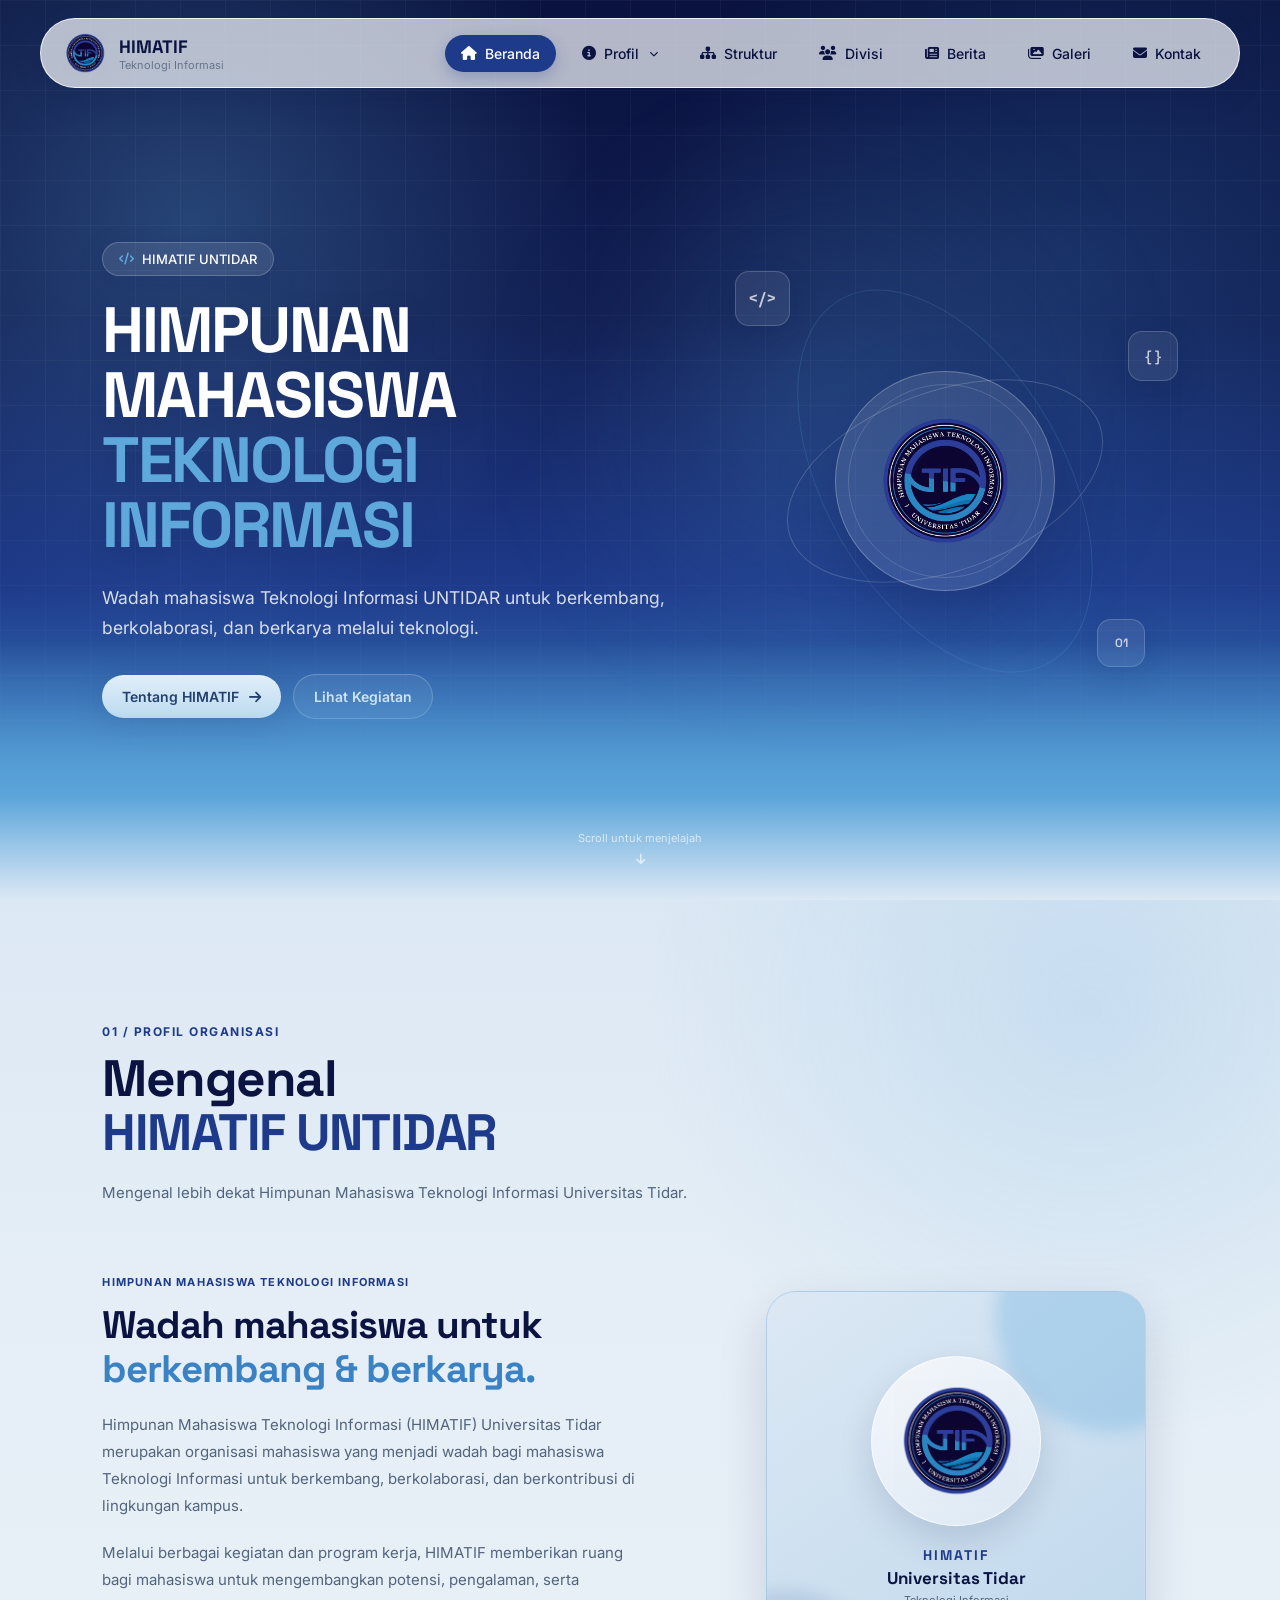
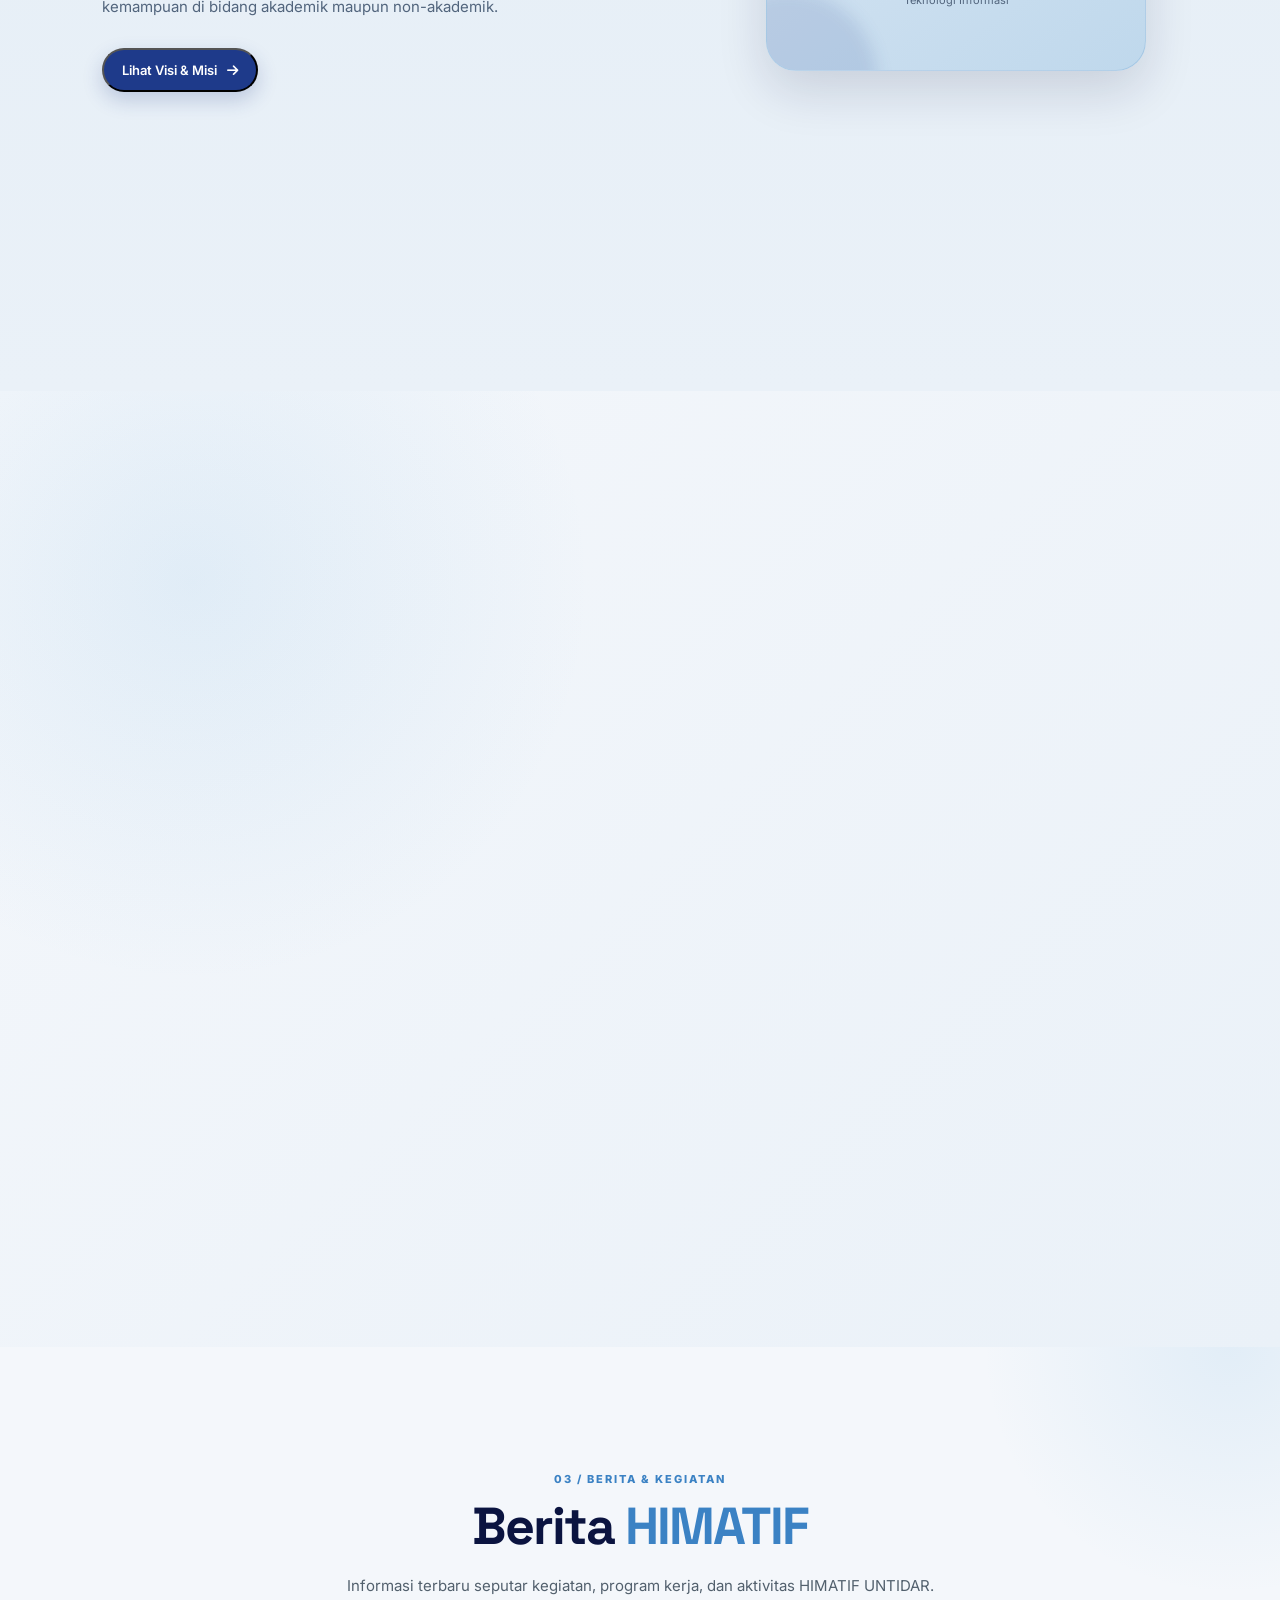
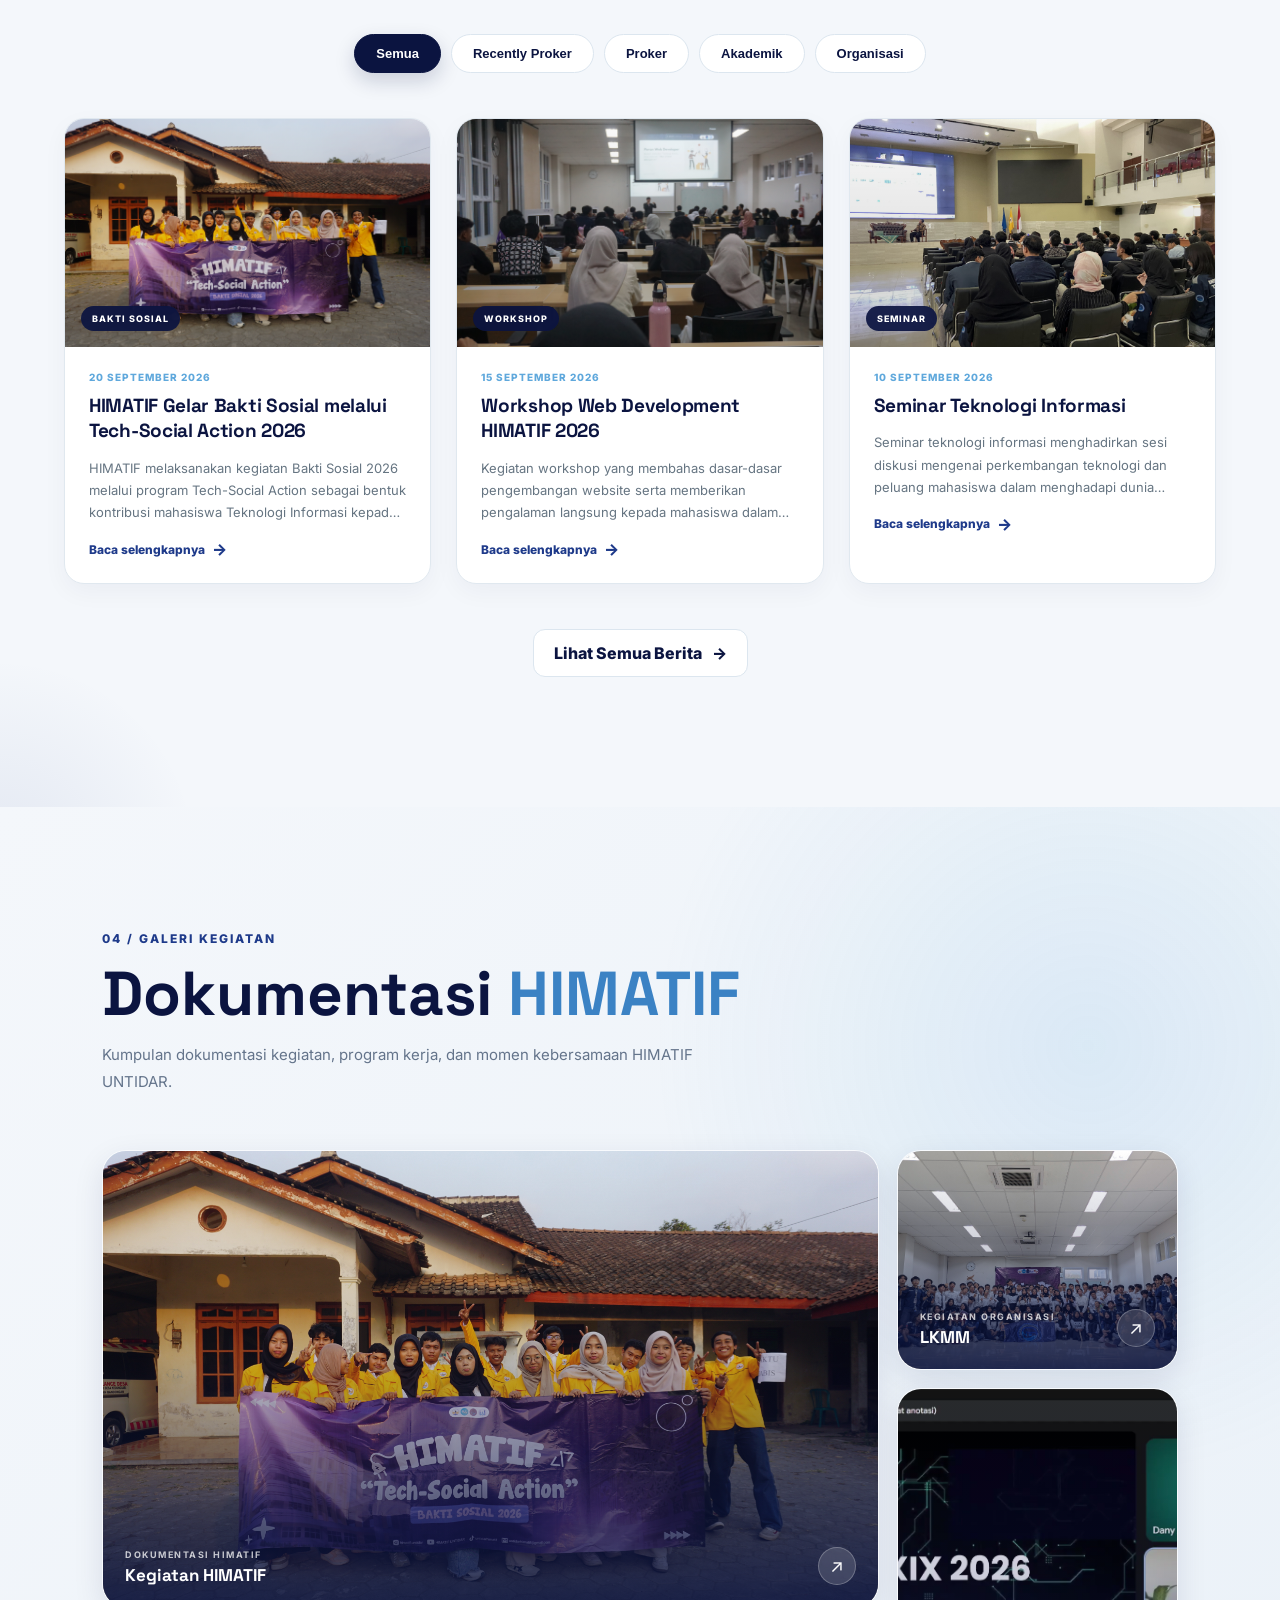
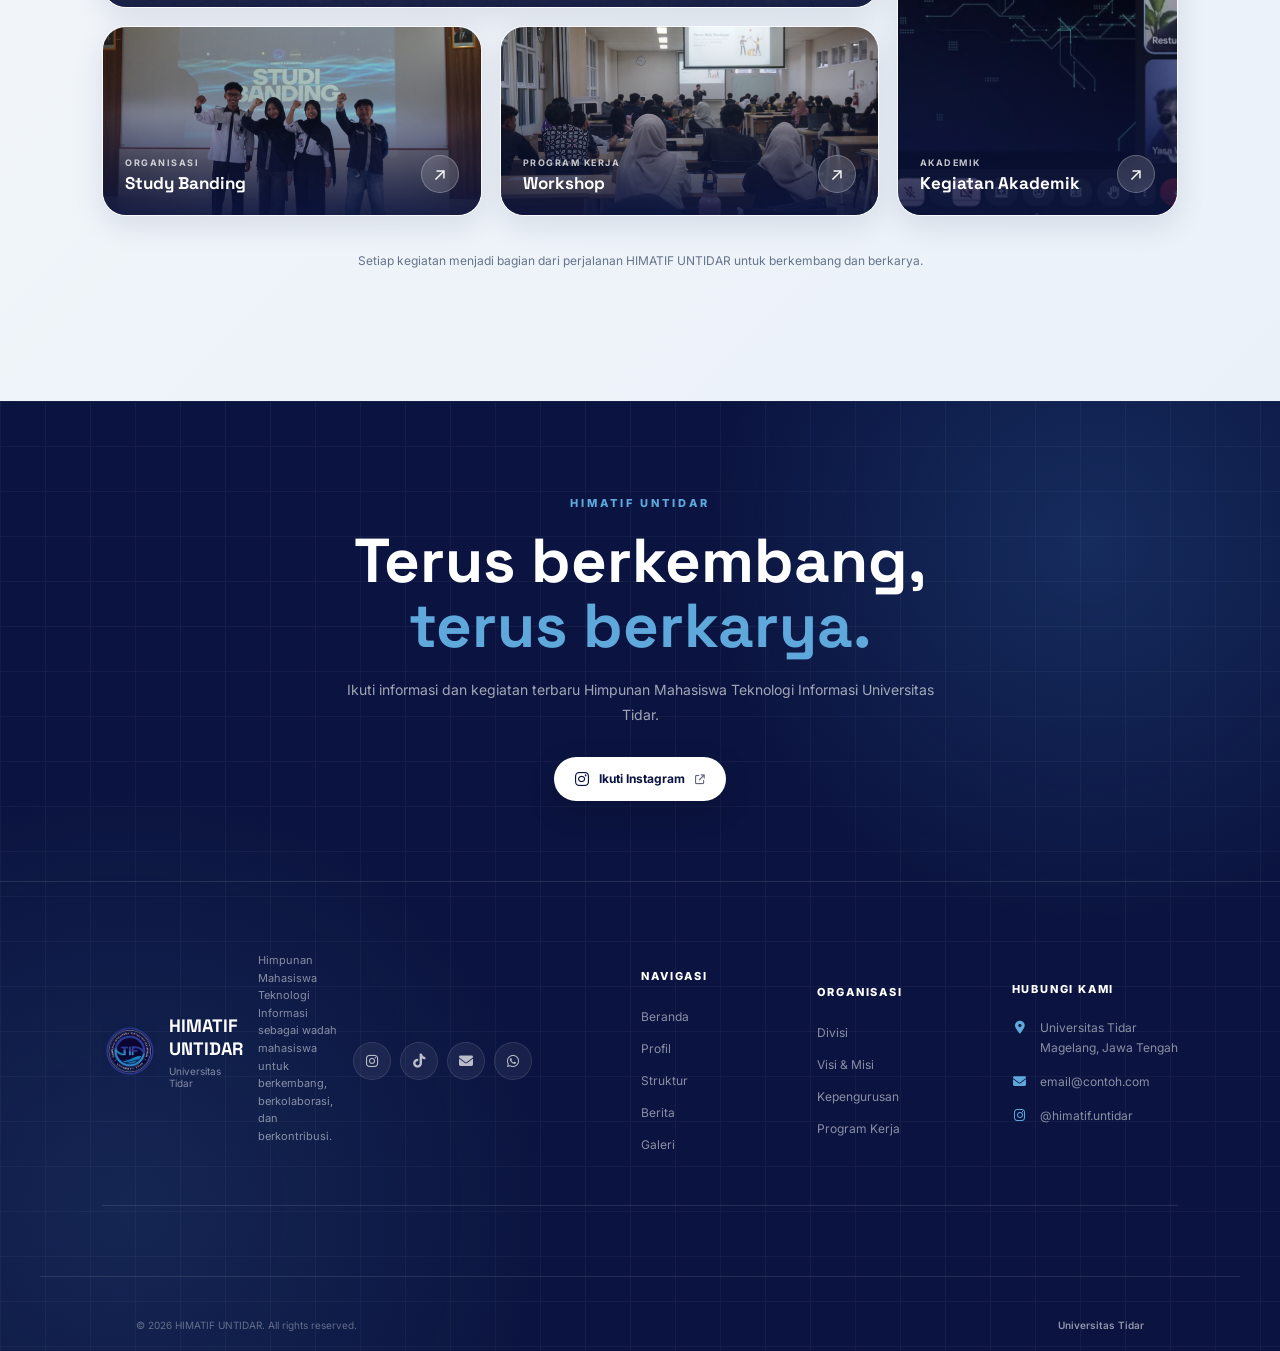
==== index.html @ c596a83c "Add files via upload" ====
<!doctype html>
<html lang="id">
  <head>
    <meta charset="UTF-8" />
    <meta name="viewport" content="width=device-width, initial-scale=1.0" />

    <title>HIMATIF UNTIDAR</title>

    <!-- Google Fonts -->
    <link rel="preconnect" href="https://fonts.googleapis.com" />
    <link rel="preconnect" href="https://fonts.gstatic.com" crossorigin />
    <link rel="shortcut icon" href="assets/14. LOGO HIMATIF.png" type="image/x-icon">

    <link
      href="https://fonts.googleapis.com/css2?family=Inter:wght@400;500;600;700&family=Space+Grotesk:wght@400;500;600;700&display=swap"
      rel="stylesheet"
    />

    <!-- Font Awesome -->
    <link
      rel="stylesheet"
      href="https://cdnjs.cloudflare.com/ajax/libs/font-awesome/6.7.0/css/all.min.css"
    />

    <!-- CSS -->
    <link rel="stylesheet" href="css/style.css" />
  </head>
  <body>
    <header>
      <nav class="dock" id="navbar">
        <!-- LOGO -->
        <a href="#beranda" class="logo">
          <img src="assets/14. LOGO HIMATIF.png" alt="Logo HMTI" />

          <div>
            <h3>HIMATIF</h3>
            <span>Teknologi Informasi</span>
          </div>
        </a>

        <!-- NAVIGATION MENU -->
        <ul class="nav-menu">
          <!-- BERANDA -->
          <li>
            <a href="#beranda" class="nav-link active">
              <i class="fa-solid fa-house"></i>
              <span>Beranda</span>
            </a>
          </li>

          <!-- PROFIL -->
          <li class="nav-dropdown">
            <a href="#profil" class="nav-link">
              <i class="fa-solid fa-circle-info"></i>
              <span>Profil</span>
              <i class="fa-solid fa-chevron-down dropdown-icon"></i>
            </a>

            <ul class="dropdown-menu">
              <li>
                <a href="#tentang">
                  <i class="fa-solid fa-building"></i>
                  <span>Tentang HIMATIF</span>
                </a>
              </li>

              <li>
                <a href="#" id="visionMissionNav">
                  <i class="fa-solid fa-bullseye"></i>
                  <span>Visi &amp; Misi</span>
                </a>
              </li>
            </ul>
          </li>

          <!-- STRUKTUR ORGANISASI -->
          <li>
            <a href="#struktur" class="nav-link">
              <i class="fa-solid fa-sitemap"></i>
              <span>Struktur</span>
            </a>
          </li>

          <!-- DIVISI -->
          <li>
            <a href="divisi.html" class="nav-link">
              <i class="fa-solid fa-users"></i>
              <span>Divisi</span>
            </a>
          </li>

          <!-- PROGRAM KERJA -->
          <li>
            <a href="#berita" class="nav-link">
              <i class="fa-solid fa-newspaper"></i>
              <span>Berita</span>
            </a>
          </li>

          <!-- DOKUMENTASI -->
          <li>
            <a href="#galeri" class="nav-link">
              <i class="fa-solid fa-images"></i>
              <span>Galeri</span>
            </a>
          </li>

          <!-- KONTAK -->
          <li>
            <a href="kontak.html" class="nav-link">
              <i class="fa-solid fa-envelope"></i>
              <span>Kontak</span>
            </a>
          </li>
        </ul>

        <!-- HAMBURGER -->
        <div class="hamburger" id="hamburger">
          <i class="fa-solid fa-bars"></i>
        </div>
      </nav>
    </header>

    <section class="hero" id="beranda">
      <!-- =========================
       HERO BACKGROUND
  ========================== -->

      <div class="hero-glow glow-left"></div>
      <div class="hero-glow glow-right"></div>

      <!-- =========================
       HERO CONTENT
  ========================== -->

      <div class="hero-content">
        <!-- Badge -->

        <div class="hero-badge">
          <i class="fa-solid fa-code"></i>
          HIMATIF UNTIDAR
        </div>

        <!-- Heading -->

        <h1>
          HIMPUNAN MAHASISWA
          <span>TEKNOLOGI INFORMASI</span>
        </h1>

        <!-- Description -->

        <p>
          Wadah mahasiswa Teknologi Informasi UNTIDAR untuk berkembang,
          berkolaborasi, dan berkarya melalui teknologi.
        </p>

        <!-- CTA -->

        <div class="hero-actions">
          <a href="#tentang" class="hero-button primary">
            Tentang HIMATIF
            <i class="fa-solid fa-arrow-right"></i>
          </a>

          <a href="#berita" class="hero-button secondary"> Lihat Kegiatan </a>
        </div>
      </div>

      <!-- =========================
       HERO VISUAL
  ========================== -->

      <div class="hero-visual">
        <!-- Decorative Elements -->

        <div class="hero-tech tech-1">&lt;/&gt;</div>

        <div class="hero-tech tech-2">{ }</div>

        <div class="hero-tech tech-3">01</div>

        <!-- Orbit -->

        <div class="hero-orbit orbit-1"></div>
        <div class="hero-orbit orbit-2"></div>

        <!-- Logo -->

        <div class="hero-logo">
          <img src="assets/14. LOGO HIMATIF.png" alt="Logo HMTI UNTIDAR" />
        </div>
      </div>

      <!-- =========================
       BOTTOM FADE
  ========================== -->

      <div class="hero-bottom"></div>

      <!-- =========================
       SCROLL INDICATOR
  ========================== -->

      <a href="#tentang" class="scroll-indicator">
        <span>Scroll untuk menjelajah</span>

        <i class="fa-solid fa-arrow-down"></i>
      </a>
    </section>
    <!-- ==========================================
     PROFIL ORGANISASI
========================================== -->

    <section class="about" id="tentang">
      <div class="about-container">
        <!-- ==========================================
         SECTION HEADER
    =========================================== -->

        <div class="section-heading reveal">
          <span class="section-number"> 01 / PROFIL ORGANISASI </span>

          <h2>
            Mengenal
            <span>HIMATIF UNTIDAR</span>
          </h2>

          <p>
            Mengenal lebih dekat Himpunan Mahasiswa Teknologi Informasi
            Universitas Tidar.
          </p>
        </div>

        <!-- ==========================================
              ABOUT CONTENT
    =========================================== -->

        <div class="about-content">
          <!-- TEXT -->
          <div class="about-text reveal-left">
            <span class="about-label">
              HIMPUNAN MAHASISWA TEKNOLOGI INFORMASI
            </span>

            <h3>
              Wadah mahasiswa untuk
              <span>berkembang & berkarya.</span>
            </h3>

            <p>
              Himpunan Mahasiswa Teknologi Informasi (HIMATIF) Universitas Tidar
              merupakan organisasi mahasiswa yang menjadi wadah bagi mahasiswa
              Teknologi Informasi untuk berkembang, berkolaborasi, dan
              berkontribusi di lingkungan kampus.
            </p>

            <p>
              Melalui berbagai kegiatan dan program kerja, HIMATIF memberikan ruang
              bagi mahasiswa untuk mengembangkan potensi, pengalaman, serta
              kemampuan di bidang akademik maupun non-akademik.
            </p>

            <button type="button" class="about-button" id="visionMissionButton">
              Lihat Visi & Misi
              <i class="fa-solid fa-arrow-right"></i>
            </button>
          </div>

          <!-- ==========================================
                  VISI & MISI MODAL
            ========================================== -->

          <div class="vision-modal" id="visionModal">
            <div class="vision-modal-overlay"></div>

            <div class="vision-modal-content">
              <button
                type="button"
                class="vision-modal-close"
                id="visionModalClose"
                aria-label="Tutup Visi dan Misi"
              >
                <i class="fa-solid fa-xmark"></i>
              </button>

              <div class="vision-modal-header">
                <span>HIMATIF UNTIDAR</span>

                <h2>Visi &amp; Misi</h2>

                <p>
                  Visi dan misi Himpunan Mahasiswa Teknologi Informasi
                  Universitas Tidar.
                </p>
              </div>

              <div class="vision-modal-images">
                <div class="vision-image">
                  <span>MISI</span>

                  <img
                    src="assets/13. MISI HIMATIF.png"
                    alt="Misi HMTI UNTIDAR"
                  />
                </div>

                <div class="vision-image">
                  <span>VISI</span>

                  <img
                    src="assets/12. VISI HIMATIF.png"
                    alt="Visi HMTI UNTIDAR"
                  />
                </div>
              </div>
            </div>
          </div>

          <!-- VISUAL -->
          <div class="about-visual reveal-right">
            <div class="about-card">
              <!-- Decorative circle -->
              <div class="about-decoration decoration-one"></div>
              <div class="about-decoration decoration-two"></div>

              <!-- Logo -->
              <div class="about-logo">
                <img
                  src="assets/14. LOGO HIMATIF.png"
                  alt="Logo HMTI UNTIDAR"
                />
              </div>

              <!-- Identity -->
              <div class="about-card-text">
                <span>HIMATIF</span>

                <strong> Universitas Tidar </strong>

                <small> Teknologi Informasi </small>
              </div>
            </div>
          </div>
        </div>

        <!-- ==========================================
         HIGHLIGHTS
    =========================================== -->

        <div class="about-highlights reveal">
          <!-- ITEM 1 -->
          <div class="highlight-item">
            <div class="highlight-icon">
              <i class="fa-solid fa-users"></i>
            </div>

            <div class="highlight-text">
              <strong>Mahasiswa</strong>

              <span> Wadah mahasiswa TI </span>
            </div>
          </div>

          <!-- ITEM 2 -->
          <div class="highlight-item">
            <div class="highlight-icon">
              <i class="fa-solid fa-code"></i>
            </div>

            <div class="highlight-text">
              <strong>Teknologi</strong>

              <span> Berorientasi pada TI </span>
            </div>
          </div>

          <!-- ITEM 3 -->
          <div class="highlight-item">
            <div class="highlight-icon">
              <i class="fa-solid fa-handshake"></i>
            </div>

            <div class="highlight-text">
              <strong>Kolaborasi</strong>

              <span> Berkembang bersama </span>
            </div>
          </div>
        </div>
      </div>
    </section>

    <!-- ==========================================
     STRUKTUR ORGANISASI
========================================== -->

    <section class="structure" id="struktur">
      <div class="structure-container">
        <!-- SECTION HEADING -->
        <div class="section-heading reveal">
          <span class="section-number">02 / STRUKTUR ORGANISASI</span>

          <h2>
            Struktur
            <span>Kepengurusan</span>
          </h2>

          <p>
            Mengenal jajaran pengurus HIMATIF UNTIDAR dalam menjalankan organisasi
            dan berbagai kegiatan.
          </p>
        </div>

        <!-- STRUCTURE GRID -->
        <!-- STRUCTURE CARDS -->
<div class="structure-grid">

  <!-- ========================= KETUA ========================= -->
  <article class="structure-card reveal">
    <div class="structure-card-inner">

      <!-- FRONT -->
      <div class="structure-card-front">
        <div class="structure-image">
          <img src="assets/1. Ketua.png" alt="Ketua HMTI UNTIDAR">
          <div class="structure-number">01</div>
          
        </div>

        
      </div>

      <!-- BACK -->
      <div class="structure-card-back">
        <span class="structure-position">KETUA</span>
        <h3>Nama Ketua</h3>

        <div class="biodata">
          <div class="biodata-item">
            <span>Nama Lengkap</span>
            <strong>Nama Ketua</strong>
          </div>

          <div class="biodata-item">
            <span>NIM</span>
            <strong>XXXXXXXX</strong>
          </div>

          <div class="biodata-item">
            <span>Program Studi</span>
            <strong>Teknologi Informasi</strong>
          </div>

          <div class="biodata-item">
            <span>Angkatan</span>
            <strong>2024</strong>
          </div>
        </div>
      </div>

    </div>
  </article>


  <!-- ====================== WAKIL KETUA ====================== -->
  <article class="structure-card reveal">
    <div class="structure-card-inner">

      <!-- FRONT -->
      <div class="structure-card-front">
        <div class="structure-image">
          <img src="assets/2. Wakil Ketua.png" alt="Wakil Ketua HMTI UNTIDAR">
          <div class="structure-number">02</div>
        </div>

       
      </div>

      <!-- BACK -->
      <div class="structure-card-back">
        <span class="structure-position">WAKIL KETUA</span>
        <h3>Nama Wakil Ketua</h3>

        <div class="biodata">
          <div class="biodata-item">
            <span>Nama Lengkap</span>
            <strong>Nama Wakil Ketua</strong>
          </div>

          <div class="biodata-item">
            <span>NIM</span>
            <strong>XXXXXXXX</strong>
          </div>

          <div class="biodata-item">
            <span>Program Studi</span>
            <strong>Teknologi Informasi</strong>
          </div>

          <div class="biodata-item">
            <span>Angkatan</span>
            <strong>2024</strong>
          </div>
        </div>
      </div>

    </div>
  </article>


  <!-- ======================= SEKRETARIS ======================= -->
  <article class="structure-card reveal">
    <div class="structure-card-inner">

      <!-- FRONT -->
      <div class="structure-card-front">
        <div class="structure-image">
          <img src="assets/4. Sekertaris.png" alt="Sekretaris HMTI UNTIDAR">
          <div class="structure-number">03</div>
        </div>

      </div>

      <!-- BACK -->
      <div class="structure-card-back">
        <span class="structure-position">SEKRETARIS</span>

        <div class="biodata">
          <div class="biodata-person">
            <span class="person-number">01</span>
            <strong>Nama Sekretaris 1</strong>
            <small>NIM : XXXXXXXX</small>
          </div>

          <div class="biodata-person">
            <span class="person-number">02</span>
            <strong>Nama Sekretaris 2</strong>
            <small>NIM : XXXXXXXX</small>
          </div>
        </div>
      </div>

    </div>
  </article>


  <!-- ======================== BENDAHARA ======================= -->
  <article class="structure-card reveal">
    <div class="structure-card-inner">

      <!-- FRONT -->
      <div class="structure-card-front">
        <div class="structure-image">
          <img src="assets/3. Bendahara.png" alt="Bendahara HMTI UNTIDAR">
          <div class="structure-number">04</div>
        </div>
      </div>

      <!-- BACK -->
      <div class="structure-card-back">
        <span class="structure-position">BENDAHARA</span>

        <div class="biodata">
          <div class="biodata-person">
            <span class="person-number">01</span>
            <strong>Nama Bendahara 1</strong>
            <small>NIM : XXXXXXXX</small>
          </div>

          <div class="biodata-person">
            <span class="person-number">02</span>
            <strong>Nama Bendahara 2</strong>
            <small>NIM : XXXXXXXX</small>
          </div>
        </div>
      </div>

    </div>
  </article>

</div>
    </section>


    <!-- =====================================================
     SECTION BERITA
===================================================== -->

<section class="news-section" id="berita">

    <div class="news-container">

        <!-- HEADER -->
        <div class="news-header">

            <span class="news-label">
                03 / BERITA & KEGIATAN
            </span>

            <h2>
                Berita <span>HIMATIF</span>
            </h2>

            <p>
                Informasi terbaru seputar kegiatan, program kerja,
                dan aktivitas HIMATIF UNTIDAR.
            </p>

        </div>


        <!-- FILTER -->
        <div class="news-filter" role="tablist">

            <button
                class="filter-btn active"
                data-filter="all"
                type="button"
            >
                Semua
            </button>

            <button
                class="filter-btn"
                data-filter="recent"
                type="button"
            >
                Recently Proker
            </button>

            <button
                class="filter-btn"
                data-filter="proker"
                type="button"
            >
                Proker
            </button>

            <button
                class="filter-btn"
                data-filter="akademik"
                type="button"
            >
                Akademik
            </button>

            <button
                class="filter-btn"
                data-filter="organisasi"
                type="button"
            >
                Organisasi
            </button>

        </div>


        <!-- NEWS GRID -->
        <div class="news-grid" id="newsGrid">


            <!-- ================= NEWS 1 ================= -->

            <article
                class="news-card"
                data-category="recent proker"
            >

                <div class="news-image">

                    <img
                        src="assets/Bakti Sosial.JPG"
                        alt="Bakti Sosial HMTI Tech-Social Action 2026"
                    >

                    <span class="news-category">
                        BAKTI SOSIAL
                    </span>

                </div>


                <div class="news-content">

                    <div class="news-date">
                        20 SEPTEMBER 2026
                    </div>

                    <h3>
                        HIMATIF Gelar Bakti Sosial
                        melalui Tech-Social Action 2026
                    </h3>

                    <p class="news-short">
                        HIMATIF melaksanakan kegiatan Bakti Sosial 2026
                        melalui program Tech-Social Action sebagai bentuk
                        kontribusi mahasiswa Teknologi Informasi kepada
                        masyarakat serta meningkatkan kepedulian sosial
                        mahasiswa.
                    </p>

                      <p class="news-full news-description">
                          HIMATIF melaksanakan kegiatan Bakti Sosial 2026
                          melalui program Tech-Social Action sebagai bentuk
                          kontribusi mahasiswa Teknologi Informasi kepada
                          masyarakat.

                          Kegiatan ini menjadi salah satu bentuk kepedulian
                          mahasiswa terhadap lingkungan sosial sekaligus
                          menjadi wadah bagi anggota HIMATIF untuk berkolaborasi
                          dan memberikan kontribusi nyata kepada masyarakat.

                          Melalui kegiatan ini, mahasiswa tidak hanya
                          mengembangkan kemampuan dalam berorganisasi,
                          tetapi juga belajar mengenai pentingnya kepedulian,
                          kerja sama, dan kontribusi sosial.
                      </p>

                      <button
                          class="news-read-more"
                          type="button"
                      >
                          Baca selengkapnya
                          <span>→</span>
                      </button>

                </div>

            </article>


            <!-- ================= NEWS 2 ================= -->

            <article
                class="news-card"
                data-category="recent proker proker"
            >

                <div class="news-image">

                    <img
                        src="assets/Workshop.JPG"
                        alt="Workshop HMTI"
                    >

                    <span class="news-category">
                        WORKSHOP
                    </span>

                </div>


                <div class="news-content">

                    <div class="news-date">
                        15 SEPTEMBER 2026
                    </div>

                    <h3>
                        Workshop Web Development
                        HIMATIF 2026
                    </h3>

                    <p class="news-short">
                        Kegiatan workshop yang membahas dasar-dasar
                        pengembangan website serta memberikan pengalaman
                        langsung kepada mahasiswa dalam membangun sebuah
                        website.
                    </p>

                      <p class="news-full news-description">
                          Lorem ipsum, dolor sit amet consectetur adipisicing elit.
                           Laboriosam veritatis laborum tenetur necessitatibus, natus suscipit tempore 
                           exercitationem ratione nostrum obcaecati rem perferendis explicabo non cumque hic 
                           tempora molestiae recusandae officia.
                          Molestiae doloribus consectetur suscipit adipisci, doloremque earum commodi libero 
                          blanditiis cum reiciendis voluptas eos ea repellendus architecto, reprehenderit quaerat 
                          temporibus exercitationem animi. Necessitatibus nulla maiores deserunt explicabo rem ullam 
                          temporibus.
                      </p>

                   <button
                          class="news-read-more"
                          type="button"
                      >
                          Baca selengkapnya
                          <span>→</span>
                      </button>

                </div>

            </article>


            <!-- ================= NEWS 3 ================= -->

            <article
                class="news-card"
                data-category="proker"
            >

                <div class="news-image">

                    <img
                        src="assets/Kuliah.jpg"
                        alt="Seminar Teknologi HMTI"
                    >

                    <span class="news-category">
                        SEMINAR
                    </span>

                </div>


                <div class="news-content">

                    <div class="news-date">
                        10 SEPTEMBER 2026
                    </div>

                    <h3>
                        Seminar Teknologi Informasi
                    </h3>

                    <p class="news-short">
                        Seminar teknologi informasi menghadirkan sesi
                        diskusi mengenai perkembangan teknologi dan
                        peluang mahasiswa dalam menghadapi dunia industri.
                    </p>

                   <p class="news-full news-description">
                          Lorem ipsum, dolor sit amet consectetur adipisicing elit.
                           Laboriosam veritatis laborum tenetur necessitatibus, natus suscipit tempore 
                           exercitationem ratione nostrum obcaecati rem perferendis explicabo non cumque hic 
                           tempora molestiae recusandae officia.
                          Molestiae doloribus consectetur suscipit adipisci, doloremque earum commodi libero 
                          blanditiis cum reiciendis voluptas eos ea repellendus architecto, reprehenderit quaerat 
                          temporibus exercitationem animi. Necessitatibus nulla maiores deserunt explicabo rem ullam 
                          temporibus.
                      </p>

                   <button
                          class="news-read-more"
                          type="button"
                      >
                          Baca selengkapnya
                          <span>→</span>
                      </button>

                </div>

            </article>


            <!-- ================= NEWS 4 ================= -->

            <article
                class="news-card"
                data-category="akademik"
            >

                <div class="news-image">

                    <img
                        src="assets/Sosialisasi Gemastik.png"
                        alt="Kegiatan akademik HMTI"
                    >

                    <span class="news-category">
                        AKADEMIK
                    </span>

                </div>


                <div class="news-content">

                    <div class="news-date">
                        05 SEPTEMBER 2026
                    </div>

                    <h3>
                        Sosialisasi GemastikI
                    </h3>

                    <p class="news-short">
                        Sharing session menjadi ruang bagi mahasiswa
                        untuk bertukar pengalaman mengenai perkuliahan,
                        pembelajaran, dan pengembangan kemampuan di bidang
                        Teknologi Informasi.
                    </p>

                    <p class="news-full news-description">
                          Lorem ipsum, dolor sit amet consectetur adipisicing elit.
                           Laboriosam veritatis laborum tenetur necessitatibus, natus suscipit tempore 
                           exercitationem ratione nostrum obcaecati rem perferendis explicabo non cumque hic 
                           tempora molestiae recusandae officia.
                          Molestiae doloribus consectetur suscipit adipisci, doloremque earum commodi libero 
                          blanditiis cum reiciendis voluptas eos ea repellendus architecto, reprehenderit quaerat 
                          temporibus exercitationem animi. Necessitatibus nulla maiores deserunt explicabo rem ullam 
                          temporibus.
                      </p>

                   <button
                          class="news-read-more"
                          type="button"
                      >
                          Baca selengkapnya
                          <span>→</span>
                      </button>

                </div>

            </article>


            <!-- ================= NEWS 5 ================= -->

            <article
                class="news-card"
                data-category="organisasi"
            >

                <div class="news-image">

                    <img
                        src="assets/Studi Banding.JPG"
                        alt="Kegiatan organisasi HMTI"
                    >

                    <span class="news-category">
                        ORGANISASI
                    </span>

                </div>


                <div class="news-content">

                    <div class="news-date">
                        28 AGUSTUS 2026
                    </div>

                    <h3>
                        Study Banding
                    </h3>

                    <p class="news-short">
                        Kegiatan organisasi menjadi salah satu sarana
                        untuk mempererat hubungan antaranggota serta
                        membangun lingkungan organisasi yang kolaboratif.
                    </p>

                    <p class="news-full news-description">
                          Lorem ipsum, dolor sit amet consectetur adipisicing elit.
                           Laboriosam veritatis laborum tenetur necessitatibus, natus suscipit tempore 
                           exercitationem ratione nostrum obcaecati rem perferendis explicabo non cumque hic 
                           tempora molestiae recusandae officia.
                          Molestiae doloribus consectetur suscipit adipisci, doloremque earum commodi libero 
                          blanditiis cum reiciendis voluptas eos ea repellendus architecto, reprehenderit quaerat 
                          temporibus exercitationem animi. Necessitatibus nulla maiores deserunt explicabo rem ullam 
                          temporibus.
                      </p>

                   <button
                          class="news-read-more"
                          type="button"
                      >
                          Baca selengkapnya
                          <span>→</span>
                      </button>

                </div>

            </article>


            <!-- ================= NEWS 6 ================= -->

            <article
                class="news-card"
                data-category="proker"
            >

                <div class="news-image">

                    <img
                        src="assets/LKMM.jpg"
                        alt="Event HMTI"
                    >

                    <span class="news-category">
                        EVENT
                    </span>

                </div>


                <div class="news-content">

                    <div class="news-date">
                        20 AGUSTUS 2026
                    </div>

                    <h3>
                        HIMATIF Mengadakan Event
                        Teknologi dan Kreativitas
                    </h3>

                    <p class="news-short">
                        Event HIMATIF menjadi wadah bagi mahasiswa untuk
                        menunjukkan kreativitas, bekerja sama, dan
                        mengembangkan kemampuan melalui kegiatan berbasis
                        teknologi.
                    </p>

                     <p class="news-full news-description">
                          Lorem ipsum, dolor sit amet consectetur adipisicing elit.
                           Laboriosam veritatis laborum tenetur necessitatibus, natus suscipit tempore 
                           exercitationem ratione nostrum obcaecati rem perferendis explicabo non cumque hic 
                           tempora molestiae recusandae officia.
                          Molestiae doloribus consectetur suscipit adipisci, doloremque earum commodi libero 
                          blanditiis cum reiciendis voluptas eos ea repellendus architecto, reprehenderit quaerat 
                          temporibus exercitationem animi. Necessitatibus nulla maiores deserunt explicabo rem ullam 
                          temporibus.
                      </p>

                   <button
                          class="news-read-more"
                          type="button"
                      >
                          Baca selengkapnya
                          <span>→</span>
                      </button>

                </div>

            </article>

        </div>


        <!-- EMPTY STATE -->

        <div
            class="news-empty"
            id="newsEmpty"
        >
            <span>×</span>

            <h3>
                Belum ada berita
            </h3>

            <p>
                Belum terdapat berita pada kategori ini.
            </p>
        </div>


        <!-- LOAD MORE / ALL NEWS -->

        <div class="news-more">

            <button
                type="button"
                class="news-more-btn"
                id="newsMoreBtn"
            >
                <span class="news-more-text">
                    Lihat Semua Berita
                </span>

                <span class="news-more-icon">
                    →
                </span>
            </button>

        </div>

    </div>

</section>
<!-- =====================================================
     SECTION GALERI
===================================================== -->

<section class="gallery-section" id="galeri">

    <div class="gallery-container">

        <!-- =================================================
             HEADER
        ================================================= -->

        <div class="gallery-header reveal">

            <span class="gallery-label">
                04 / GALERI KEGIATAN
            </span>

            <h2>
                Dokumentasi <span>HIMATIF</span>
            </h2>

            <p>
                Kumpulan dokumentasi kegiatan, program kerja,
                dan momen kebersamaan HIMATIF UNTIDAR.
            </p>

        </div>


        <!-- =================================================
             GALLERY GRID
        ================================================= -->

        <div class="gallery-grid">


            <!-- =================================================
                 GALLERY 01 — FEATURED
            ================================================= -->

            <article
                class="gallery-item gallery-item-1"
                data-title="Kegiatan HMTI"
                data-category="DOKUMENTASI HMTI"
            >

                <div class="gallery-slideshow">

                    <img
                        src="assets/Bakti Sosial.JPG"
                        alt="Bakti Sosial HMTI"
                        class="gallery-slide active"
                    >

                    <img
                        src="assets/LKMM.jpg"
                        alt="LKMM HMTI"
                        class="gallery-slide"
                    >

                    <img
                        src="assets/Workshop.JPG"
                        alt="Workshop HMTI"
                        class="gallery-slide"
                    >

                </div>

                <div class="gallery-overlay">

                    <div class="gallery-info">

                        <span>DOKUMENTASI HIMATIF</span>

                        <h3>
                            Kegiatan HIMATIF
                        </h3>

                    </div>

                    <span class="gallery-arrow">
                        ↗
                    </span>

                </div>

            </article>


            <!-- =================================================
                 GALLERY 02
            ================================================= -->

            <article
                class="gallery-item gallery-item-2"
                data-title="LKMM"
                data-category="KEGIATAN ORGANISASI"
            >

                <div class="gallery-slideshow">

                    <img
                        src="assets/LKMM.jpg"
                        alt="LKMM HMTI"
                        class="gallery-slide active"
                    >

                    <img
                        src="assets/Bakti Sosial.JPG"
                        alt="Bakti Sosial HMTI"
                        class="gallery-slide"
                    >

                    <img
                        src="assets/Sosialisasi Gemastik.png"
                        alt="Sosialisasi Gemastik HMTI"
                        class="gallery-slide"
                    >

                </div>

                <div class="gallery-overlay">

                    <div class="gallery-info">

                        <span>KEGIATAN ORGANISASI</span>

                        <h3>
                            LKMM
                        </h3>

                    </div>

                    <span class="gallery-arrow">
                        ↗
                    </span>

                </div>

            </article>


            <!-- =================================================
                 GALLERY 03
            ================================================= -->

            <article
                class="gallery-item gallery-item-3"
                data-title="Kegiatan Akademik"
                data-category="AKADEMIK"
            >

                <div class="gallery-slideshow">

                    <img
                        src="assets/Sosialisasi Gemastik.png"
                        alt="Sosialisasi Gemastik HMTI"
                        class="gallery-slide active"
                    >

                    <img
                        src="assets/Workshop.JPG"
                        alt="Workshop HMTI"
                        class="gallery-slide"
                    >

                    <img
                        src="assets/Kuliah.jpg"
                        alt="Seminar HMTI"
                        class="gallery-slide"
                    >

                </div>

                <div class="gallery-overlay">

                    <div class="gallery-info">

                        <span>AKADEMIK</span>

                        <h3>
                            Kegiatan Akademik
                        </h3>

                    </div>

                    <span class="gallery-arrow">
                        ↗
                    </span>

                </div>

            </article>


            <!-- =================================================
                 GALLERY 04
            ================================================= -->

            <article
                class="gallery-item gallery-item-4"
                data-title="Study Banding"
                data-category="ORGANISASI"
            >

                <div class="gallery-slideshow">

                    <img
                        src="assets/Studi Banding.JPG"
                        alt="Study Banding HMTI"
                        class="gallery-slide active"
                    >

                    <img
                        src="assets/Bakti Sosial.JPG"
                        alt="Bakti Sosial HMTI"
                        class="gallery-slide"
                    >

                    <img
                        src="assets/LKMM.jpg"
                        alt="LKMM HMTI"
                        class="gallery-slide"
                    >

                </div>

                <div class="gallery-overlay">

                    <div class="gallery-info">

                        <span>ORGANISASI</span>

                        <h3>
                            Study Banding
                        </h3>

                    </div>

                    <span class="gallery-arrow">
                        ↗
                    </span>

                </div>

            </article>


            <!-- =================================================
                 GALLERY 05
            ================================================= -->

            <article
                class="gallery-item gallery-item-5"
                data-title="Workshop"
                data-category="PROGRAM KERJA"
            >

                <div class="gallery-slideshow">

                    <img
                        src="assets/Workshop.JPG"
                        alt="Workshop HMTI"
                        class="gallery-slide active"
                    >

                    <img
                        src="assets/Kuliah.jpg"
                        alt="Seminar HMTI"
                        class="gallery-slide"
                    >

                    <img
                        src="assets/Sosialisasi Gemastik.png"
                        alt="Sosialisasi Gemastik HMTI"
                        class="gallery-slide"
                    >

                </div>

                <div class="gallery-overlay">

                    <div class="gallery-info">

                        <span>PROGRAM KERJA</span>

                        <h3>
                            Workshop
                        </h3>

                    </div>

                    <span class="gallery-arrow">
                        ↗
                    </span>

                </div>

            </article>

        </div>


        <!-- =================================================
             FOOTER
        ================================================= -->

        <div class="gallery-footer">

            <p>
                Setiap kegiatan menjadi bagian dari perjalanan
                HIMATIF UNTIDAR untuk berkembang dan berkarya.
            </p>

        </div>

    </div>

</section>


<!-- =====================================================
     GALLERY LIGHTBOX
===================================================== -->

<div
    class="gallery-lightbox"
    id="galleryLightbox"
>

    <button
        class="gallery-lightbox-close"
        id="galleryLightboxClose"
        type="button"
        aria-label="Tutup galeri"
    >
        <i class="fa-solid fa-xmark"></i>
    </button>


    <button
        class="gallery-lightbox-prev"
        id="galleryLightboxPrev"
        type="button"
        aria-label="Foto sebelumnya"
    >
        <i class="fa-solid fa-chevron-left"></i>
    </button>


    <div class="gallery-lightbox-content">

        <img
            src=""
            alt=""
            id="galleryLightboxImage"
        >

        <div class="gallery-lightbox-caption">

            <span id="galleryLightboxCategory">
                DOKUMENTASI HIMATIF
            </span>

            <h3 id="galleryLightboxTitle">
                Kegiatan HIMATIF
            </h3>

        </div>

    </div>


    <button
        class="gallery-lightbox-next"
        id="galleryLightboxNext"
        type="button"
        aria-label="Foto berikutnya"
    >
        <i class="fa-solid fa-chevron-right"></i>
    </button>

</div>

<!-- =====================================================
     FOOTER
===================================================== -->

<footer class="site-footer">

    <!-- =================================================
         FOOTER CTA
    ================================================= -->

    <div class="footer-cta">

        <div class="footer-cta-content">

            <span class="footer-cta-label">
                HIMATIF UNTIDAR
            </span>

            <h2>
                Terus berkembang,
                <span>terus berkarya.</span>
            </h2>

            <p>
                Ikuti informasi dan kegiatan terbaru
                Himpunan Mahasiswa Teknologi Informasi
                Universitas Tidar.
            </p>

            <a
                href="#"
                class="footer-cta-button"
                target="_blank"
            >
                <i class="fa-brands fa-instagram"></i>

                <span>
                    Ikuti Instagram
                </span>

                <i class="fa-solid fa-arrow-up-right-from-square"></i>
            </a>

        </div>

    </div>


    <!-- =================================================
         FOOTER MAIN
    ================================================= -->

    <div class="footer-main">

        <div class="footer-container">


            <!-- =================================================
                 BRAND
            ================================================= -->

            <div class="footer-brand">

                <a
                    href="#beranda"
                    class="footer-logo"
                >

                    <img
                        src="assets/14. LOGO HIMATIF.png"
                        alt="Logo HMTI UNTIDAR"
                    >

                    <div>

                        <h3>
                            HIMATIF UNTIDAR
                        </h3>

                        <span>
                            Universitas Tidar
                        </span>

                    </div>

                </a>


                <p class="footer-description">
                    Himpunan Mahasiswa Teknologi Informasi
                    sebagai wadah mahasiswa untuk berkembang,
                    berkolaborasi, dan berkontribusi.
                </p>


                <!-- SOCIAL MEDIA -->

                <div class="footer-social">

                    <a
                        href="#"
                        target="_blank"
                        aria-label="Instagram HMTI"
                    >
                        <i class="fa-brands fa-instagram"></i>
                    </a>


                    <a
                        href="#"
                        target="_blank"
                        aria-label="TikTok HMTI"
                    >
                        <i class="fa-brands fa-tiktok"></i>
                    </a>


                    <a
                        href="#"
                        target="_blank"
                        aria-label="Email HMTI"
                    >
                        <i class="fa-solid fa-envelope"></i>
                    </a>


                    <a
                        href="#"
                        target="_blank"
                        aria-label="WhatsApp HMTI"
                    >
                        <i class="fa-brands fa-whatsapp"></i>
                    </a>

                </div>

            </div>


            <!-- =================================================
                 NAVIGASI
            ================================================= -->

            <div class="footer-column">

                <h4>
                    NAVIGASI
                </h4>

                <ul>

                    <li>
                        <a href="#beranda">
                            Beranda
                        </a>
                    </li>

                    <li>
                        <a href="#tentang">
                            Profil
                        </a>
                    </li>

                    <li>
                        <a href="#struktur">
                            Struktur
                        </a>
                    </li>

                    <li>
                        <a href="#berita">
                            Berita
                        </a>
                    </li>

                    <li>
                        <a href="#galeri">
                            Galeri
                        </a>
                    </li>

                </ul>

            </div>


            <!-- =================================================
                 ORGANISASI
            ================================================= -->

            <div class="footer-column">

                <h4>
                    ORGANISASI
                </h4>

                <ul>

                    <li>
                        <a href="divisi.html">
                            Divisi
                        </a>
                    </li>

                    <li>
                        <a
                            href="#"
                            id="footerVisionMission"
                        >
                            Visi &amp; Misi
                        </a>
                    </li>

                    <li>
                        <a href="#struktur">
                            Kepengurusan
                        </a>
                    </li>

                    <li>
                        <a href="#berita">
                            Program Kerja
                        </a>
                    </li>

                </ul>

            </div>


            <!-- =================================================
                 KONTAK
            ================================================= -->

            <div class="footer-column footer-contact">

                <h4>
                    HUBUNGI KAMI
                </h4>


                <div class="footer-contact-item">

                    <i class="fa-solid fa-location-dot"></i>

                    <span>
                        Universitas Tidar<br>
                        Magelang, Jawa Tengah
                    </span>

                </div>


                <div class="footer-contact-item">

                    <i class="fa-solid fa-envelope"></i>

                    <a href="mailto:email@contoh.com">
                        email@contoh.com
                    </a>

                </div>


                <div class="footer-contact-item">

                    <i class="fa-brands fa-instagram"></i>

                    <a
                        href="#"
                        target="_blank"
                    >
                        @himatif.untidar
                    </a>

                </div>

            </div>

        </div>

    </div>


    <!-- =================================================
         FOOTER BOTTOM
    ================================================= -->

    <div class="footer-bottom">

        <div class="footer-bottom-container">

            <p>
                &copy;
                <span id="footerYear"></span>
                HIMATIF UNTIDAR.
                All rights reserved.
            </p>

            <span class="footer-university">
                Universitas Tidar
            </span>

        </div>

    </div>

</footer>



    <script src="js/script.js"></script>
  </body>
</html>
---- css/style.css ----
/* =====================================================
   HMTI UNTIDAR
   Profile Website
   Author : Hafidz
   File   : style.css
===================================================== */

/* =====================================================
   1. RESET
===================================================== */

* {
  margin: 0;
  padding: 0;
  box-sizing: border-box;
}

html {
  scroll-behavior: smooth;
}

body {
  min-height: 100vh;

  font-family: var(--font-body);
  color: var(--navy);

  background: var(--background);
}

body.modal-open {
  overflow: hidden;
}

/* =====================================================
   2. ROOT / DESIGN SYSTEM
===================================================== */

:root {
  /* ---------- Brand Colors ---------- */

  --navy: #0b1440;
  --blue-dark: #1e3a8a;
  --blue: #3b82c4;
  --blue-light: #5fa8dc;

  /* ---------- Neutral Colors ---------- */

  --white: #ffffff;
  --background: #f4f7fb;
  --gray: #64748b;

  /* ---------- Glass Effect ---------- */

  --glass: rgba(244, 247, 251, 0.72);
  --glass-border: rgba(255, 255, 255, 0.8);

  /* ---------- Shadow ---------- */

  --shadow-sm: 0 4px 12px rgba(11, 20, 64, 0.08);
  --shadow-md: 0 10px 30px rgba(11, 20, 64, 0.12);
  --shadow-lg: 0 15px 40px rgba(11, 20, 64, 0.16);

  /* ---------- Border Radius ---------- */

  --radius-sm: 10px;
  --radius-md: 20px;
  --radius-lg: 30px;
  --radius-full: 999px;

  /* ---------- Typography ---------- */

  --font-heading: "Space Grotesk", sans-serif;
  --font-body: "Inter", sans-serif;

  /* ---------- Transition ---------- */

  --transition-fast: 0.2s ease;
  --transition: 0.3s ease;
  --transition-slow: 0.5s ease;
}

/* =====================================================
   3. GLOBAL TYPOGRAPHY
===================================================== */

h1,
h2,
h3,
h4,
h5,
h6 {
  font-family: var(--font-heading);
}

a {
  text-decoration: none;
}

button,
a {
  -webkit-tap-highlight-color: transparent;
}
/* =====================================================
   4. HERO SECTION
===================================================== */

.hero {
  position: relative;

  min-height: 100vh;

  display: grid;
  grid-template-columns: 1.1fr 0.9fr;
  align-items: center;

  gap: 40px;

  padding: 140px 8% 160px;

  overflow: hidden;

  color: var(--white);

  background:
    radial-gradient(
      circle at 15% 25%,
      rgba(95, 168, 220, 0.3),
      transparent 32%
    ),
    radial-gradient(
      circle at 85% 30%,
      rgba(59, 130, 196, 0.22),
      transparent 35%
    ),
    linear-gradient(
      180deg,
      #0b1440 0%,
      #101c50 35%,
      #1e3a8a 65%,
      #3b82c4 88%,
      #5fa8dc 100%
    );

  isolation: isolate;
}

/* =====================================================
   HERO GRID
===================================================== */

.hero::before {
  content: "";

  position: absolute;

  inset: 0;

  z-index: -2;

  pointer-events: none;

  opacity: 0.07;

  background-image:
    linear-gradient(rgba(255, 255, 255, 0.5) 1px, transparent 1px),
    linear-gradient(90deg, rgba(255, 255, 255, 0.5) 1px, transparent 1px);

  background-size: 45px 45px;

  mask-image: linear-gradient(to bottom, black 0%, black 55%, transparent 100%);

  -webkit-mask-image: linear-gradient(
    to bottom,
    black 0%,
    black 55%,
    transparent 100%
  );
}

/* =====================================================
   HERO GLOW
===================================================== */

.hero::after {
  content: "";

  position: absolute;

  width: 650px;
  height: 650px;

  top: 45%;
  left: 65%;

  transform: translate(-50%, -50%);

  border-radius: 50%;

  background: radial-gradient(circle, rgba(95, 168, 220, 0.2), transparent 65%);

  filter: blur(50px);

  pointer-events: none;

  z-index: -1;
}

/* =====================================================
   HERO CONTENT
===================================================== */

.hero-content {
  position: relative;

  z-index: 3;

  width: 100%;

  max-width: 760px;

  text-align: left;

  justify-self: start;
}

/* =====================================================
   HERO BADGE
===================================================== */

.hero-badge {
  display: inline-flex;

  align-items: center;

  gap: 8px;

  margin-bottom: 22px;

  padding: 8px 16px;

  color: var(--white);

  font-family: var(--font-body);

  font-size: 13px;

  font-weight: 500;

  background: rgba(255, 255, 255, 0.1);

  border: 1px solid rgba(255, 255, 255, 0.2);

  border-radius: var(--radius-full);

  backdrop-filter: blur(12px);

  -webkit-backdrop-filter: blur(12px);

  box-shadow: 0 8px 30px rgba(11, 20, 64, 0.12);
}

.hero-badge i {
  color: var(--blue-light);

  font-size: 12px;
}

/* =====================================================
   HERO HEADING
===================================================== */

.hero h1 {
  max-width: 800px;

  color: var(--white);

  font-family: var(--font-heading);

  font-size: clamp(2.8rem, 5vw, 5rem);

  font-weight: 700;

  line-height: 1.02;

  letter-spacing: -2px;

  text-shadow: 0 8px 30px rgba(11, 20, 64, 0.2);
}

.hero h1 span {
  display: block;

  color: var(--blue-light);
}

/* =====================================================
   HERO DESCRIPTION
===================================================== */

.hero p {
  max-width: 600px;

  margin-top: 24px;

  color: rgba(255, 255, 255, 0.82);

  font-family: var(--font-body);

  font-size: clamp(0.95rem, 1.5vw, 1.1rem);

  font-weight: 400;

  line-height: 1.7;
}

/* =====================================================
   HERO ACTIONS
===================================================== */

.hero-actions {
  display: flex;

  align-items: center;

  gap: 12px;

  margin-top: 32px;
}

/* =====================================================
   HERO BUTTON
===================================================== */

.hero-button {
  display: inline-flex;

  align-items: center;
  justify-content: center;

  gap: 10px;

  padding: 13px 20px;

  border-radius: var(--radius-full);

  font-family: var(--font-body);

  font-size: 14px;

  font-weight: 600;

  transition:
    transform var(--transition),
    background var(--transition),
    box-shadow var(--transition);
}

.hero-button.primary {
  color: var(--navy);

  background: var(--white);

  box-shadow: 0 10px 30px rgba(11, 20, 64, 0.22);
}

.hero-button.primary:hover {
  transform: translateY(-4px);

  box-shadow: 0 15px 35px rgba(11, 20, 64, 0.3);
}

.hero-button.secondary {
  color: var(--white);

  background: rgba(255, 255, 255, 0.08);

  border: 1px solid rgba(255, 255, 255, 0.25);

  backdrop-filter: blur(12px);

  -webkit-backdrop-filter: blur(12px);
}

.hero-button.secondary:hover {
  background: rgba(255, 255, 255, 0.16);

  transform: translateY(-4px);
}

/* =====================================================
   HERO VISUAL
===================================================== */

.hero-visual {
  position: relative;

  width: min(100%, 480px);
  aspect-ratio: 1 / 1;

  justify-self: center;

  z-index: 2;
}

/* =====================================================
   HERO LOGO
===================================================== */

.hero-logo {
  position: absolute;

  top: 50%;
  left: 50%;

  width: 220px;
  height: 220px;

  display: flex;

  align-items: center;
  justify-content: center;

  transform: translate(-50%, -50%);

  background: rgba(255, 255, 255, 0.1);

  border: 1px solid rgba(255, 255, 255, 0.25);

  border-radius: 50%;

  backdrop-filter: blur(15px);

  -webkit-backdrop-filter: blur(15px);

  box-shadow: 0 20px 60px rgba(11, 20, 64, 0.25);

  animation: floatingLogo 5s ease-in-out infinite;
}

.hero-logo::before {
  content: "";

  position: absolute;

  inset: 12px;

  border: 1px solid rgba(255, 255, 255, 0.15);

  border-radius: 50%;
}

.hero-logo img {
  position: relative;

  width: 145px;
  height: 145px;

  object-fit: contain;
}

/* =====================================================
   LOGO FLOATING
===================================================== */

@keyframes floatingLogo {
  0%,
  100% {
    transform: translate(-50%, -50%) translateY(0);
  }

  50% {
    transform: translate(-50%, -50%) translateY(-12px);
  }
}

/* =====================================================
   ORBIT
===================================================== */

.hero-orbit {
  position: absolute;

  top: 50%;
  left: 50%;

  border: 1px solid rgba(255, 255, 255, 0.18);

  border-radius: 50%;

  transform: translate(-50%, -50%) rotate(-20deg);
}

.orbit-1 {
  width: 330px;
  height: 180px;

  animation: orbitRotate 15s linear infinite;
}

.orbit-2 {
  width: 420px;
  height: 240px;

  transform: translate(-50%, -50%) rotate(60deg);

  border-color: rgba(95, 168, 220, 0.2);

  animation: orbitRotateReverse 20s linear infinite;
}

/* =====================================================
   ORBIT ANIMATION
===================================================== */

@keyframes orbitRotate {
  from {
    transform: translate(-50%, -50%) rotate(-20deg);
  }

  to {
    transform: translate(-50%, -50%) rotate(340deg);
  }
}

@keyframes orbitRotateReverse {
  from {
    transform: translate(-50%, -50%) rotate(60deg);
  }

  to {
    transform: translate(-50%, -50%) rotate(-300deg);
  }
}

/* =====================================================
   FLOATING TECH ELEMENTS
===================================================== */

.hero-tech {
  position: absolute;

  display: flex;

  align-items: center;
  justify-content: center;

  color: rgba(255, 255, 255, 0.75);

  font-family: var(--font-heading);

  font-size: 14px;

  font-weight: 600;

  background: rgba(255, 255, 255, 0.08);

  border: 1px solid rgba(255, 255, 255, 0.18);

  border-radius: 14px;

  backdrop-filter: blur(10px);

  -webkit-backdrop-filter: blur(10px);

  box-shadow: 0 10px 30px rgba(11, 20, 64, 0.15);

  animation: floatingTech 4s ease-in-out infinite;
}

.tech-1 {
  top: 5%;
  left: 5%;

  width: 55px;
  height: 55px;

  font-size: 17px;

  animation-delay: -1s;
}

.tech-2 {
  top: 18%;
  right: 0;

  width: 50px;
  height: 50px;

  animation-delay: -2s;
}

.tech-3 {
  right: 7%;
  bottom: 10%;

  width: 48px;
  height: 48px;

  font-size: 12px;

  animation-delay: -3s;
}

@keyframes floatingTech {
  0%,
  100% {
    transform: translateY(0);
  }

  50% {
    transform: translateY(-12px);
  }
}

/* =====================================================
   HERO BOTTOM FADE
===================================================== */

.hero-bottom {
  position: absolute;
  right: 0;
  bottom: 0;
  left: 0;

  height: 260px;

  background: linear-gradient(
    to bottom,
    rgba(95, 168, 220, 0) 0%,
    rgba(95, 168, 220, 0.35) 25%,
    rgba(95, 168, 220, 0.7) 45%,
    rgba(95, 168, 220, 0.9) 60%,
    #dce8f4 100%
  );

  z-index: 4;
  pointer-events: none;
}

/* =====================================================
   SCROLL INDICATOR
===================================================== */

.scroll-indicator {
  position: absolute;

  bottom: 35px;
  left: 50%;

  z-index: 5;

  display: flex;

  flex-direction: column;

  align-items: center;

  gap: 8px;

  transform: translateX(-50%);

  color: rgba(255, 255, 255, 0.65);

  font-family: var(--font-body);

  font-size: 11px;

  white-space: nowrap;

  transition:
    color var(--transition),
    transform var(--transition);
}

.scroll-indicator i {
  font-size: 12px;

  animation: scrollArrow 1.8s ease-in-out infinite;
}

.scroll-indicator:hover {
  color: var(--white);

  transform: translateX(-50%) translateY(-3px);
}

@keyframes scrollArrow {
  0%,
  100% {
    transform: translateY(0);
  }

  50% {
    transform: translateY(5px);
  }
}

/* =====================================================
   TABLET
===================================================== */

@media (max-width: 992px) {
  .hero {
    grid-template-columns: 1fr 0.8fr;

    gap: 20px;

    padding: 130px 6% 150px;
  }

  .hero h1 {
    font-size: clamp(2.5rem, 5vw, 4rem);
  }

  .hero-visual {
    width: min(100%, 380px);
  }

  .hero-logo {
    width: 180px;
    height: 180px;
  }

  .hero-logo img {
    width: 120px;
    height: 120px;
  }

  .orbit-1 {
    width: 280px;
    height: 150px;
  }

  .orbit-2 {
    width: 350px;
    height: 200px;
  }
}

/* =====================================================
   MOBILE
===================================================== */

@media (max-width: 768px) {
  .hero {
    min-height: 100svh;

    display: flex;

    flex-direction: column;

    align-items: center;

    gap: 0;

    padding: 130px 24px 150px;

    text-align: center;
  }

  .hero-content {
    width: 100%;

    display: flex;

    flex-direction: column;

    align-items: center;

    text-align: center;
  }

  .hero h1 {
    font-size: clamp(2.2rem, 10vw, 3.5rem);

    letter-spacing: -1px;
  }

  .hero p {
    max-width: 520px;

    font-size: 0.95rem;
  }

  .hero-actions {
    justify-content: center;

    flex-wrap: wrap;
  }

  /* ---------- Visual ---------- */

  .hero-visual {
    width: 280px;

    margin-top: 60px;
  }

  .hero-logo {
    width: 145px;
    height: 145px;
  }

  .hero-logo img {
    width: 95px;
    height: 95px;
  }

  .orbit-1 {
    width: 220px;
    height: 120px;
  }

  .orbit-2 {
    width: 270px;
    height: 150px;
  }

  .tech-1 {
    width: 45px;
    height: 45px;
  }

  .tech-2 {
    width: 42px;
    height: 42px;
  }

  .tech-3 {
    width: 40px;
    height: 40px;
  }

  .hero-bottom {
    height: 200px;
  }

  .scroll-indicator {
    bottom: 25px;
  }
}

/* =====================================================
   SMALL PHONE
===================================================== */

@media (max-width: 420px) {
  .hero {
    padding: 120px 20px 130px;
  }

  .hero-badge {
    font-size: 12px;

    padding: 7px 13px;
  }

  .hero h1 {
    font-size: 2.1rem;

    line-height: 1.08;
  }

  .hero p {
    font-size: 0.88rem;
  }

  .hero-button {
    padding: 12px 17px;

    font-size: 13px;
  }

  .hero-visual {
    width: 240px;

    margin-top: 45px;
  }

  .hero-logo {
    width: 125px;
    height: 125px;
  }

  .hero-logo img {
    width: 82px;
    height: 82px;
  }

  .orbit-1 {
    width: 190px;
    height: 105px;
  }

  .orbit-2 {
    width: 230px;
    height: 130px;
  }

  .scroll-indicator span {
    display: none;
  }
}

/* =====================================================
   SMALL PHONE
===================================================== */

@media (max-width: 420px) {
  .hero {
    padding: 120px 20px 130px;
  }

  .hero-badge {
    font-size: 12px;

    padding: 7px 13px;
  }

  .hero h1 {
    font-size: 2.1rem;

    line-height: 1.08;
  }

  .hero p {
    font-size: 0.88rem;
  }

  .hero-button {
    padding: 12px 17px;

    font-size: 13px;
  }

  .hero-visual {
    width: 240px;
    height: 240px;

    margin-top: 45px;
  }

  .hero-logo {
    width: 125px;
    height: 125px;
  }

  .hero-logo img {
    width: 82px;
    height: 82px;
  }

  .orbit-1 {
    width: 190px;
    height: 105px;
  }

  .orbit-2 {
    width: 230px;
    height: 130px;
  }

  .scroll-indicator span {
    display: none;
  }
}
/* =====================================================
   SMALL PHONE
===================================================== */

@media (max-width: 420px) {
  .hero {
    padding-right: 20px;
    padding-left: 20px;
  }

  .hero::before {
    background-size: 25px 25px;
  }

  .hero h1 {
    font-size: 2rem;

    line-height: 1.1;
  }

  .hero p {
    font-size: 0.9rem;
  }
}

/* =====================================================
   5. NAVBAR
===================================================== */

header {
  position: fixed;

  top: 18px;
  left: 0;

  width: 100%;

  display: flex;
  justify-content: center;

  z-index: 999;
}

.dock {
  width: min(1200px, 94%);

  display: flex;
  align-items: center;
  justify-content: space-between;

  padding: 12px 22px;

  background: var(--glass);

  border: 1px solid var(--glass-border);
  border-radius: var(--radius-full);

  backdrop-filter: blur(18px);
  -webkit-backdrop-filter: blur(18px);

  box-shadow: var(--shadow-md);

  transition:
    padding var(--transition),
    background var(--transition),
    box-shadow var(--transition);
}

/* ---------- Navbar ketika Scroll ---------- */

.dock.scrolled {
  padding: 8px 18px;

  background: rgba(244, 247, 251, 0.85);

  box-shadow: var(--shadow-lg);
}

/* =====================================================
   6. LOGO
===================================================== */

.logo {
  display: flex;
  align-items: center;

  gap: 12px;

  color: var(--navy);
}

.logo img {
  width: 44px;
  height: 44px;

  object-fit: contain;

  transition: transform var(--transition);
}

.logo:hover img {
  transform: scale(1.08);
}

.logo h3 {
  color: var(--navy);

  font-family: var(--font-heading);
  font-size: 18px;
  font-weight: 700;
}

.logo span {
  display: block;

  color: var(--gray);

  font-family: var(--font-body);
  font-size: 11px;
}

/* =====================================================
   7. NAVIGATION MENU
===================================================== */

.nav-menu {
  display: flex;
  align-items: center;

  gap: 10px;

  list-style: none;
}

.nav-link {
  display: flex;
  align-items: center;
  justify-content: center;

  gap: 8px;

  padding: 10px 16px;

  border-radius: var(--radius-full);

  color: var(--navy);

  font-family: var(--font-body);
  font-size: 14px;
  font-weight: 500;

  transition:
    color var(--transition),
    background var(--transition),
    transform var(--transition),
    box-shadow var(--transition);
}

/* =====================================================
   8. NAVIGATION HOVER
===================================================== */

.nav-link:hover {
  color: var(--blue-dark);

  background: rgba(95, 168, 220, 0.15);

  transform: translateY(-5px) scale(1.05);

  box-shadow: var(--shadow-sm);
}

/* =====================================================
   9. ACTIVE NAVIGATION
===================================================== */

.nav-link.active {
  color: var(--white);

  background: var(--blue-dark);

  box-shadow: 0 6px 15px rgba(30, 58, 138, 0.25);
}

.nav-link.active:hover {
  color: var(--white);

  background: var(--blue);

  transform: translateY(-5px) scale(1.05);
}

/* ---------- Navigation Icon ---------- */

.nav-link i {
  font-size: 14px;

  transition: transform var(--transition);
}

.nav-link:hover i {
  transform: scale(1.1);
}

/* =====================================================
   NAVBAR DROPDOWN
===================================================== */

.nav-dropdown {
  position: relative;
}

/* Icon panah */
.dropdown-icon {
  margin-left: 2px;
  font-size: 9px !important;
  transition: transform var(--transition);
}

/* Putar panah saat hover */
.nav-dropdown:hover .dropdown-icon {
  transform: rotate(180deg);
}

/* =====================================================
   DROPDOWN MENU
===================================================== */

.dropdown-menu {
  position: absolute;
  top: calc(100% + 12px);
  left: 50%;

  width: 210px;

  display: flex;
  flex-direction: column;
  gap: 5px;

  padding: 8px;

  list-style: none;

  background: rgba(244, 247, 251, 0.9);
  border: 1px solid var(--glass-border);
  border-radius: var(--radius-md);

  backdrop-filter: blur(18px);
  -webkit-backdrop-filter: blur(18px);

  box-shadow: var(--shadow-lg);

  opacity: 0;
  visibility: hidden;

  transform: translateX(-50%) translateY(-8px);

  transition:
    opacity var(--transition),
    visibility var(--transition),
    transform var(--transition);
}

/* Dropdown muncul saat hover */
.nav-dropdown:hover .dropdown-menu {
  opacity: 1;
  visibility: visible;
  transform: translateX(-50%) translateY(0);
}

/* =====================================================
   DROPDOWN LINK
===================================================== */

.dropdown-menu a {
  display: flex;
  align-items: center;
  gap: 12px;

  padding: 11px 13px;

  color: var(--navy);

  font-family: var(--font-body);
  font-size: 13px;
  font-weight: 500;

  border-radius: var(--radius-sm);

  transition:
    color var(--transition-fast),
    background var(--transition-fast),
    transform var(--transition-fast);
}

.dropdown-menu a i {
  width: 18px;

  color: var(--blue-dark);

  font-size: 13px;

  text-align: center;

  transition: transform var(--transition-fast);
}

/* Hover dropdown item */
.dropdown-menu a:hover {
  color: var(--blue-dark);
  background: rgba(95, 168, 220, 0.15);
  transform: translateX(4px);
}

.dropdown-menu a:hover i {
  transform: scale(1.1);
}

/* =====================================================
   10. HAMBURGER
===================================================== */

.hamburger {
  display: none;

  width: 42px;
  height: 42px;

  align-items: center;
  justify-content: center;

  color: var(--navy);

  border-radius: 50%;

  cursor: pointer;

  transition:
    color var(--transition),
    background var(--transition),
    transform var(--transition);
}

.hamburger:hover {
  color: var(--blue-dark);

  background: rgba(95, 168, 220, 0.15);

  transform: scale(1.05);
}

/* =====================================================
   11. TABLET
===================================================== */

@media (max-width: 992px) {
  /* Hide subtitle */

  .logo span {
    display: none;
  }

  /* Icon-only navigation */

  .nav-link span {
    display: none;
  }

  .nav-link {
    width: 46px;
    height: 46px;

    padding: 0;
  }
  .dropdown-icon {
    display: none;
  }

  .dropdown-menu {
    width: 190px;
  }
}

/* =====================================================
   12. MOBILE
===================================================== */

@media (max-width: 768px) {
  /* ---------- Navbar ---------- */

  .dock {
    width: 92%;

    padding: 10px 16px;
  }

  /* ---------- Hamburger ---------- */

  .hamburger {
    display: flex;
  }

  /* ---------- Hide Logo Text ---------- */

  .logo div {
    display: none;
  }

  /* ---------- Mobile Menu ---------- */

  .nav-menu {
    position: absolute;

    top: 72px;
    left: 50%;

    width: 94%;

    display: flex;
    flex-direction: column;
    align-items: stretch;

    gap: 8px;

    padding: 18px;

    background: rgba(244, 247, 251, 0.88);

    border: 1px solid var(--glass-border);
    border-radius: var(--radius-lg);

    backdrop-filter: blur(20px);
    -webkit-backdrop-filter: blur(20px);

    box-shadow: var(--shadow-lg);

    opacity: 0;
    visibility: hidden;

    transform: translateX(-50%) translateY(-10px);

    transition:
      opacity var(--transition),
      visibility var(--transition),
      transform var(--transition);
  }

  /* ---------- Mobile Menu Active ---------- */

  .nav-menu.show {
    opacity: 1;
    visibility: visible;

    transform: translateX(-50%) translateY(0);
  }

  /* ---------- Mobile Navigation Link ---------- */

  .nav-link {
    width: 100%;

    justify-content: flex-start;

    padding: 14px 18px;

    border-radius: var(--radius-md);
  }

  .nav-link span {
    display: block;
  }

  .nav-link:hover {
    transform: translateX(5px);
  }

  .nav-dropdown {
    width: 100%;
  }

  .nav-dropdown > .nav-link {
    width: 100%;
  }

  .dropdown-icon {
    display: block;
    margin-left: auto;
    font-size: 10px !important;
  }

  .nav-dropdown.open .dropdown-icon {
    transform: rotate(180deg);
  }

  .dropdown-menu {
    position: static;

    width: 100%;

    margin-top: 5px;
    padding: 5px;

    background: rgba(255, 255, 255, 0.45);

    border: none;
    border-radius: var(--radius-sm);

    box-shadow: none;

    transform: none;

    opacity: 0;
    visibility: hidden;

    max-height: 0;
    overflow: hidden;

    transition:
      opacity var(--transition),
      max-height var(--transition),
      visibility var(--transition);
  }

  /*
     Pada mobile dropdown dibuka
     menggunakan class .open
  */
  .nav-dropdown.open .dropdown-menu {
    opacity: 1;
    visibility: visible;

    max-height: 150px;
  }

  .dropdown-menu a {
    padding: 11px 18px 11px 45px;

    font-size: 13px;
  }

  .dropdown-menu a:hover {
    transform: translateX(3px);
  }

  .nav-dropdown:hover .dropdown-menu {
    opacity: 0;
    visibility: hidden;
    transform: none;
  }

  .nav-dropdown.open .dropdown-menu {
    opacity: 1;
    visibility: visible;
  }
}

/* =====================================================
   13. SMALL PHONE
===================================================== */

@media (max-width: 420px) {
  header {
    top: 12px;
  }

  .dock {
    width: 94%;
  }

  .logo img {
    width: 38px;
    height: 38px;
  }

  .nav-menu {
    top: 66px;

    width: 96%;
  }
}

/* =====================================================
   PAGE LOAD ANIMATION
===================================================== */

.page-load {
  opacity: 0;
}

/* =====================================================
   NAVBAR ANIMATION
===================================================== */

header {
  animation: navbarEnter 0.8s ease forwards;
}

@keyframes navbarEnter {
  from {
    opacity: 0;
    transform: translateY(-25px);
  }

  to {
    opacity: 1;
    transform: translateY(0);
  }
}

/* =====================================================
   HERO CONTENT ANIMATION
===================================================== */

.hero-content {
  animation: heroContentEnter 1s ease 0.2s both;
}

@keyframes heroContentEnter {
  from {
    opacity: 0;
    transform: translateX(-40px);
  }

  to {
    opacity: 1;
    transform: translateX(0);
  }
}

/* =====================================================
   HERO VISUAL ANIMATION
===================================================== */

.hero-visual {
  animation: heroVisualEnter 1s ease 0.4s both;
}

@keyframes heroVisualEnter {
  from {
    opacity: 0;
    transform: translateX(40px);
  }

  to {
    opacity: 1;
    transform: translateX(0);
  }
}

/* =====================================================
   SCROLL INDICATOR
===================================================== */

.scroll-indicator {
  opacity: 0;

  animation: scrollIndicatorEnter 0.8s ease 1s forwards;
}

@keyframes scrollIndicatorEnter {
  from {
    opacity: 0;
  }

  to {
    opacity: 1;
  }
}

/* =====================================================
   REDUCE MOTION
===================================================== */

@media (prefers-reduced-motion: reduce) {
  *,
  *::before,
  *::after {
    animation-duration: 0.01ms !important;
    animation-iteration-count: 1 !important;
    transition-duration: 0.01ms !important;
  }
}

/* =====================================================
   ABOUT / PROFIL ORGANISASI
===================================================== */

.about {
  position: relative;
  overflow: hidden;
  padding: 120px 8% 130px;

  background:
    radial-gradient(
      circle at 85% 10%,
      rgba(95, 168, 220, 0.18),
      transparent 30%
    ),
    linear-gradient(180deg, #dce8f4 0%, #e5eef6 35%, #eaf1f8 100%);
}

.about-container {
  width: min(1200px, 100%);
  margin: 0 auto;
}

/* =====================================================
   SECTION HEADER
===================================================== */

.section-heading {
  max-width: 700px;
}

.section-number {
  display: inline-block;

  color: var(--blue-dark);

  font-family: var(--font-body);
  font-size: 12px;
  font-weight: 700;
  letter-spacing: 1.5px;
  text-transform: uppercase;
}

.section-heading h2 {
  margin-top: 12px;

  color: var(--navy);

  font-family: var(--font-heading);
  font-size: clamp(2.2rem, 4vw, 4rem);
  font-weight: 700;
  line-height: 1.05;
  letter-spacing: -1.5px;
}

.section-heading h2 span {
  display: block;
  color: var(--blue-dark);
}

.section-heading p {
  max-width: 600px;
  margin-top: 20px;

  color: #52657d;

  font-family: var(--font-body);
  font-size: 15px;
  line-height: 1.7;
}

/* =====================================================
   ABOUT CONTENT
===================================================== */

.about-content {
  display: grid;
  grid-template-columns: 1fr 0.8fr;
  align-items: center;

  gap: 80px;
  margin-top: 65px;
}

/* =====================================================
   ABOUT TEXT
===================================================== */

.about-label {
  display: inline-block;
  margin-bottom: 14px;

  color: var(--blue-dark);

  font-family: var(--font-body);
  font-size: 11px;
  font-weight: 700;
  letter-spacing: 1.2px;
}

.about-text h3 {
  max-width: 600px;

  color: var(--navy);

  font-family: var(--font-heading);
  font-size: clamp(1.8rem, 3vw, 2.7rem);
  line-height: 1.15;
  letter-spacing: -1px;
}

.about-text h3 span {
  color: var(--blue);
}

.about-text p {
  max-width: 620px;
  margin-top: 20px;

  color: #52657d;

  font-family: var(--font-body);
  font-size: 15px;
  line-height: 1.8;
}

/* =====================================================
   ABOUT BUTTON
===================================================== */

.about-button {
  display: inline-flex;
  align-items: center;
  gap: 10px;

  margin-top: 28px;
  padding: 12px 18px;

  color: var(--white);
  background: var(--blue-dark);

  border-radius: var(--radius-full);

  font-family: var(--font-body);
  font-size: 13px;
  font-weight: 600;

  box-shadow: 0 8px 20px rgba(30, 58, 138, 0.22);

  transition:
    transform var(--transition),
    background var(--transition),
    box-shadow var(--transition);
}

.about-button i {
  transition: transform var(--transition);
}

.about-button:hover {
  background: var(--blue);

  transform: translateY(-3px);

  box-shadow: 0 12px 25px rgba(30, 58, 138, 0.28);
}

.about-button:hover i {
  transform: translateX(4px);
}

/* =====================================================
   ABOUT VISUAL
===================================================== */

.about-visual {
  display: flex;
  justify-content: center;
}

/* =====================================================
   ABOUT CARD
===================================================== */

.about-card {
  position: relative;

  width: min(100%, 380px);
  aspect-ratio: 1 / 1;

  display: flex;
  flex-direction: column;
  align-items: center;
  justify-content: center;

  overflow: hidden;

  /* Blue-toned card */
  background: linear-gradient(145deg, #dce8f4 0%, #bfd8ec 100%);

  border: 1px solid rgba(59, 130, 196, 0.2);

  border-radius: var(--radius-lg);

  box-shadow: 0 20px 50px rgba(11, 20, 64, 0.14);

  transition:
    transform var(--transition-slow),
    box-shadow var(--transition-slow);
}

.about-card:hover {
  transform: translateY(-8px);

  box-shadow: 0 30px 65px rgba(11, 20, 64, 0.18);
}

/* =====================================================
   CARD DECORATION
===================================================== */

.about-decoration {
  position: absolute;

  border-radius: 50%;

  pointer-events: none;
}

.decoration-one {
  width: 230px;
  height: 230px;

  top: -90px;
  right: -80px;

  background: rgba(95, 168, 220, 0.3);

  filter: blur(8px);
}

.decoration-two {
  width: 180px;
  height: 180px;

  bottom: -100px;
  left: -70px;

  background: rgba(30, 58, 138, 0.12);

  filter: blur(8px);
}

/* =====================================================
   ABOUT LOGO
===================================================== */

.about-logo {
  position: relative;
  z-index: 2;

  width: 170px;
  height: 170px;

  display: flex;
  align-items: center;
  justify-content: center;

  /* Tidak putih penuh */
  background: linear-gradient(145deg, #f4f7fb, #dce8f4);

  border: 1px solid rgba(255, 255, 255, 0.65);

  border-radius: 50%;

  box-shadow: 0 15px 35px rgba(11, 20, 64, 0.13);

  transition: transform var(--transition);
}

.about-card:hover .about-logo {
  transform: scale(1.04);
}

.about-logo img {
  position: relative;

  width: 125px;
  height: 125px;

  object-fit: contain;
}

/* =====================================================
   CARD TEXT
===================================================== */

.about-card-text {
  position: relative;
  z-index: 2;

  display: flex;
  flex-direction: column;
  align-items: center;

  margin-top: 20px;
}

.about-card-text span {
  color: var(--blue-dark);

  font-family: var(--font-heading);
  font-size: 14px;
  font-weight: 700;
  letter-spacing: 2px;
}

.about-card-text strong {
  margin-top: 3px;

  color: var(--navy);

  font-family: var(--font-heading);
  font-size: 17px;
}

.about-card-text small {
  margin-top: 4px;

  color: #52657d;

  font-family: var(--font-body);
  font-size: 11px;
}

/* =====================================================
   HIGHLIGHTS
===================================================== */

.about-highlights {
  display: grid;
  grid-template-columns: repeat(3, 1fr);

  margin-top: 75px;

  border-top: 1px solid rgba(11, 20, 64, 0.12);

  border-bottom: 1px solid rgba(11, 20, 64, 0.12);
}

.highlight-item {
  display: flex;
  align-items: center;

  gap: 14px;

  padding: 25px 20px;

  transition:
    background var(--transition),
    transform var(--transition);
}

.highlight-item:hover {
  background: rgba(255, 255, 255, 0.25);

  transform: translateY(-3px);
}

.highlight-icon {
  width: 42px;
  height: 42px;

  flex-shrink: 0;

  display: flex;
  align-items: center;
  justify-content: center;

  color: var(--white);

  background: linear-gradient(135deg, var(--blue-dark), var(--blue));

  border-radius: 12px;

  box-shadow: 0 6px 15px rgba(30, 58, 138, 0.18);

  transition:
    color var(--transition),
    background var(--transition),
    transform var(--transition);
}

.highlight-item:hover .highlight-icon {
  color: var(--white);

  background: linear-gradient(135deg, var(--blue), var(--blue-light));

  transform: scale(1.05);
}

.highlight-icon i {
  font-size: 16px;
}

.highlight-text strong {
  display: block;

  color: var(--navy);

  font-family: var(--font-heading);
  font-size: 14px;
}

.highlight-text span {
  display: block;

  margin-top: 3px;

  color: #52657d;

  font-family: var(--font-body);
  font-size: 12px;
}

/* =====================================================
   SCROLL REVEAL
===================================================== */

.reveal,
.reveal-left,
.reveal-right {
  opacity: 0;

  transition:
    opacity 0.8s ease,
    transform 0.8s ease;
}

.reveal {
  transform: translateY(30px);
}

.reveal-left {
  transform: translateX(-50px);
}

.reveal-right {
  transform: translateX(50px);
}

.reveal.show,
.reveal-left.show,
.reveal-right.show {
  opacity: 1;

  transform: translate(0);
}

/* =====================================================
   TABLET
===================================================== */

@media (max-width: 992px) {
  .about {
    padding: 100px 6% 110px;
  }

  .about-content {
    gap: 50px;
  }

  .about-card {
    width: min(100%, 320px);
  }

  .about-logo {
    width: 145px;
    height: 145px;
  }

  .about-logo img {
    width: 105px;
    height: 105px;
  }
}

/* =====================================================
   MOBILE
===================================================== */

@media (max-width: 768px) {
  .about {
    padding: 90px 24px 100px;
  }

  .section-heading {
    text-align: center;
    margin: 0 auto;
  }

  .section-heading p {
    margin-left: auto;
    margin-right: auto;
  }

  .about-content {
    grid-template-columns: 1fr;

    gap: 55px;

    margin-top: 50px;
  }

  .about-text {
    text-align: center;
  }

  .about-label {
    font-size: 10px;
  }

  .about-text p {
    margin-left: auto;
    margin-right: auto;
  }

  .about-button {
    margin-top: 25px;
  }

  .about-visual {
    order: -1;
  }

  .about-card {
    width: min(100%, 330px);
  }

  .about-highlights {
    grid-template-columns: 1fr;

    margin-top: 60px;
  }

  .highlight-item {
    padding: 20px;
  }

  .highlight-item + .highlight-item {
    border-top: 1px solid rgba(11, 20, 64, 0.08);
  }
}

/* =====================================================
   SMALL MOBILE
===================================================== */

@media (max-width: 420px) {
  .about {
    padding: 80px 20px 90px;
  }

  .section-heading h2 {
    font-size: 2.1rem;
  }

  .about-text h3 {
    font-size: 1.7rem;
  }

  .about-text p {
    font-size: 14px;
  }

  .about-card {
    width: 280px;
  }

  .about-logo {
    width: 125px;
    height: 125px;
  }

  .about-logo img {
    width: 88px;
    height: 88px;
  }
}

/* =====================================================
   REDUCED MOTION
===================================================== */

@media (prefers-reduced-motion: reduce) {
  .reveal,
  .reveal-left,
  .reveal-right {
    opacity: 1;
    transform: none;
    transition: none;
  }
}

/* =====================================================
   VISI & MISI MODAL
===================================================== */

.vision-modal {
  position: fixed;
  inset: 0;

  z-index: 2000;

  display: flex;
  align-items: center;
  justify-content: center;

  padding: 30px;

  opacity: 0;
  visibility: hidden;

  transition:
    opacity var(--transition),
    visibility var(--transition);
}

/* =====================================================
   MODAL OVERLAY
===================================================== */

.vision-modal-overlay {
  position: absolute;
  inset: 0;

  background: rgba(11, 20, 64, 0.55);

  backdrop-filter: blur(8px);
  -webkit-backdrop-filter: blur(8px);
}

/* =====================================================
   MODAL CONTENT
===================================================== */

.vision-modal-content {
  position: relative;
  z-index: 2;

  width: min(100%, 1000px);
  max-height: 90vh;

  overflow-y: auto;

  padding: 40px;

  background: linear-gradient(145deg, #eaf1f8, #dce8f4);

  border: 1px solid rgba(255, 255, 255, 0.55);

  border-radius: var(--radius-lg);

  box-shadow: 0 30px 80px rgba(11, 20, 64, 0.3);

  transform: translateY(30px) scale(0.96);

  transition:
    transform var(--transition),
    opacity var(--transition);

  opacity: 0;
  scrollbar-width: none;
  -ms-overflow-style: none;
}

/* =====================================================
   MODAL SHOW
===================================================== */

.vision-modal.show {
  opacity: 1;
  visibility: visible;
}

.vision-modal.show .vision-modal-content {
  opacity: 1;

  transform: translateY(0) scale(1);
}

.vision-modal-content::-webkit-scrollbar {
  display: none;
}

/* =====================================================
   MODAL CLOSE BUTTON
===================================================== */

.vision-modal-close {
  position: absolute;

  top: 18px;
  right: 18px;

  width: 40px;
  height: 40px;

  display: flex;
  align-items: center;
  justify-content: center;

  color: var(--navy);

  background: rgba(255, 255, 255, 0.45);

  border: 1px solid rgba(11, 20, 64, 0.08);

  border-radius: 50%;

  cursor: pointer;

  transition:
    color var(--transition),
    background var(--transition),
    transform var(--transition);
}

.vision-modal-close:hover {
  color: var(--white);

  background: var(--blue-dark);

  transform: rotate(90deg);
}

.vision-modal-close i {
  font-size: 15px;
}

/* =====================================================
   MODAL HEADER
===================================================== */

.vision-modal-header {
  text-align: center;

  max-width: 600px;

  margin: 0 auto 35px;
}

.vision-modal-header span {
  display: inline-block;

  color: var(--blue);

  font-family: var(--font-body);
  font-size: 11px;
  font-weight: 700;

  letter-spacing: 1.5px;
}

.vision-modal-header h2 {
  margin-top: 8px;

  color: var(--navy);

  font-family: var(--font-heading);
  font-size: clamp(2rem, 4vw, 3rem);
  font-weight: 700;

  letter-spacing: -1px;
}

.vision-modal-header p {
  margin-top: 10px;

  color: #52657d;

  font-family: var(--font-body);
  font-size: 14px;
  line-height: 1.6;
}

/* =====================================================
   VISI & MISI IMAGES
===================================================== */

.vision-modal-images {
  display: grid;

  grid-template-columns: repeat(2, minmax(0, 1fr));

  gap: 25px;
}

.vision-image {
  position: relative;

  overflow: hidden;

  background: #d3e2ef;

  border: 1px solid rgba(59, 130, 196, 0.15);

  border-radius: var(--radius-md);

  box-shadow: 0 10px 30px rgba(11, 20, 64, 0.1);

  transition:
    transform var(--transition),
    box-shadow var(--transition);
}

.vision-image:hover {
  transform: translateY(-5px);

  box-shadow: 0 18px 40px rgba(11, 20, 64, 0.15);
}

/* LABEL */

.vision-image span {
  position: absolute;

  top: 14px;
  left: 14px;

  z-index: 2;

  padding: 6px 11px;

  color: var(--white);

  background: rgba(11, 20, 64, 0.8);

  border-radius: var(--radius-full);

  font-family: var(--font-body);
  font-size: 10px;
  font-weight: 700;

  letter-spacing: 1px;

  backdrop-filter: blur(8px);
  -webkit-backdrop-filter: blur(8px);
}

/* IMAGE */

.vision-image img {
  display: block;

  width: 100%;
  height: auto;

  object-fit: contain;

  transition: transform var(--transition-slow);
}

.vision-image:hover img {
  transform: scale(1.02);
}

/* =====================================================
   BODY LOCK
===================================================== */

body.modal-open {
  overflow: hidden;
}

/* =====================================================
   TABLET
===================================================== */

@media (max-width: 992px) {
  .vision-modal {
    padding: 25px;
  }

  .vision-modal-content {
    width: min(100%, 800px);

    padding: 35px;

    max-height: 88vh;
  }

  .vision-modal-images {
    gap: 18px;
  }
}

/* =====================================================
   MOBILE
===================================================== */

@media (max-width: 768px) {
  .vision-modal {
    align-items: flex-start;

    padding: 20px;

    overflow-y: auto;
  }

  .vision-modal-content {
    width: 100%;

    max-height: none;

    margin: auto 0;

    padding: 55px 20px 25px;

    border-radius: 24px;
  }

  /* HEADER */

  .vision-modal-header {
    margin-bottom: 25px;
  }

  .vision-modal-header h2 {
    font-size: 2rem;
  }

  .vision-modal-header p {
    font-size: 13px;
  }

  /* IMAGES */

  .vision-modal-images {
    grid-template-columns: 1fr;

    gap: 20px;
  }

  .vision-image {
    width: 100%;
  }

  /* CLOSE */

  .vision-modal-close {
    top: 14px;
    right: 14px;

    width: 38px;
    height: 38px;
  }
}

/* =====================================================
   SMALL MOBILE
===================================================== */

@media (max-width: 420px) {
  .vision-modal {
    padding: 12px;
  }

  .vision-modal-content {
    padding: 50px 15px 20px;

    border-radius: 20px;
  }

  .vision-modal-header {
    margin-bottom: 20px;
  }

  .vision-modal-header span {
    font-size: 10px;
  }

  .vision-modal-header h2 {
    font-size: 1.7rem;
  }

  .vision-modal-header p {
    font-size: 12px;
  }

  .vision-modal-images {
    gap: 15px;
  }

  .vision-image span {
    top: 10px;
    left: 10px;

    padding: 5px 9px;

    font-size: 9px;
  }
}

/* =====================================================
   STRUKTUR ORGANISASI
===================================================== */

.structure {
  position: relative;
  overflow: hidden;
  padding: 120px 8% 130px;
  background:
    radial-gradient(
      circle at 15% 20%,
      rgba(95, 168, 220, 0.12),
      transparent 30%
    ),
    linear-gradient(135deg, #f4f7fb 0%, #eaf1f8 100%);
}

.structure-container {
  width: min(1200px, 100%);
  margin: 0 auto;
}

/* =====================================================
   GRID
===================================================== */

.structure-grid {
  display: grid;
  grid-template-columns: repeat(4, 1fr);
  gap: 22px;
  margin-top: 65px;
}

/* =====================================================
   CARD
===================================================== */

.structure-card {
  position: relative;
  height: 430px;
  perspective: 1200px;
  cursor: pointer;
}

.structure-card-inner {
  position: relative;
  width: 100%;
  height: 100%;
  transform-style: preserve-3d;
  transition: transform 0.7s cubic-bezier(0.4, 0.2, 0.2, 1);
}

.structure-card.flipped .structure-card-inner {
  transform: rotateY(180deg);
}

/* =====================================================
   FRONT & BACK
===================================================== */

.structure-card-front,
.structure-card-back {
  position: absolute;
  inset: 0;
  width: 100%;
  height: 100%;
  border-radius: 22px;
  overflow: hidden;
  backface-visibility: hidden;
  -webkit-backface-visibility: hidden;
}

/* =====================================================
   FRONT
===================================================== */

.structure-card-front {
  background: #dce8f4;
  border: 1px solid rgba(59, 130, 196, 0.12);
  box-shadow: 0 10px 30px rgba(11, 20, 64, 0.08);
}

.structure-image {
  position: relative;
  width: 100%;
  height: 100%;
}

.structure-image img {
  width: 100%;
  height: 100%;
  object-fit: cover;
  display: block;
  transition: transform 0.5s ease;
}

.structure-card:hover .structure-image img {
  transform: scale(1.04);
}

/* Overlay jabatan */

.structure-image::after {
  content: "";
  position: absolute;
  inset: auto 0 0;
  height: 95px;
  background: linear-gradient(to top, rgba(11, 20, 64, 0.92), transparent);
}

.structure-front-title {
  position: absolute;
  left: 50%;
  bottom: 28px;
  transform: translateX(-50%);
  z-index: 2;

  width: 100%;
  padding: 0 10px;

  text-align: center;
  color: #fff;

  font-family: var(--font-heading);
  font-size: 1.15rem;
  font-weight: 700;
  letter-spacing: 2px;
}

/* Nomor */

.structure-number {
  position: absolute;
  top: 14px;
  right: 14px;

  width: 36px;
  height: 36px;

  display: flex;
  align-items: center;
  justify-content: center;

  border-radius: 50%;
  background: rgba(11, 20, 64, 0.8);
  color: #fff;

  font-size: 11px;
  font-weight: 700;
  z-index: 3;
}

/* =====================================================
   BACK
===================================================== */

.structure-card-back {
  display: flex;
  flex-direction: column;
  justify-content: center;

  padding: 28px 22px;

  background: linear-gradient(145deg, #eaf1f8, #cfe0ee);
  border: 1px solid rgba(59, 130, 196, 0.18);

  transform: rotateY(180deg);
  text-align: center;
}

.structure-card-back::before {
  content: "";
  position: absolute;
  width: 180px;
  height: 180px;
  top: -80px;
  right: -70px;
  border-radius: 50%;
  background: rgba(95, 168, 220, 0.18);
  filter: blur(8px);
}

.structure-card-back::after {
  content: "";
  position: absolute;
  width: 140px;
  height: 140px;
  bottom: -70px;
  left: -60px;
  border-radius: 50%;
  background: rgba(30, 58, 138, 0.08);
  filter: blur(8px);
}

.structure-position {
  position: relative;
  z-index: 2;
  color: var(--blue-dark);
  font-size: 11px;
  font-weight: 700;
  letter-spacing: 1.5px;
}

.structure-card-back h3 {
  position: relative;
  z-index: 2;
  margin: 8px 0 22px;
  color: var(--navy);
  font-family: var(--font-heading);
  font-size: 1.35rem;
  line-height: 1.2;
}

/* =====================================================
   BIODATA
===================================================== */

.biodata {
  position: relative;
  z-index: 2;
  display: flex;
  flex-direction: column;
  gap: 12px;
}

.biodata-item {
  display: flex;
  flex-direction: column;
  gap: 3px;
  padding-bottom: 10px;
  border-bottom: 1px solid rgba(11, 20, 64, 0.08);
  text-align: left;
}

.biodata-item span {
  font-size: 9px;
  color: var(--blue);
  text-transform: uppercase;
  letter-spacing: 0.8px;
}

.biodata-item strong {
  font-size: 13px;
  color: var(--navy);
}

/* Untuk sekretaris & bendahara */

.biodata-person {
  padding: 12px;
  border-radius: 12px;
  background: rgba(255, 255, 255, 0.45);
  border: 1px solid rgba(59, 130, 196, 0.12);
  text-align: left;
}

.person-number {
  font-size: 9px;
  font-weight: 700;
  color: var(--blue-dark);
}

.biodata-person strong {
  display: block;
  margin-top: 4px;
  font-size: 13px;
  color: var(--navy);
}

.biodata-person small {
  color: #52657d;
  font-size: 10px;
}

/* =====================================================
   REVEAL
===================================================== */

.reveal {
  opacity: 0;
  transform: translateY(30px);
  transition:
    opacity 0.8s ease,
    transform 0.8s ease;
}

.reveal.show {
  opacity: 1;
  transform: translateY(0);
}

.structure-card:nth-child(1) {
  transition-delay: 0.05s;
}
.structure-card:nth-child(2) {
  transition-delay: 0.15s;
}
.structure-card:nth-child(3) {
  transition-delay: 0.25s;
}
.structure-card:nth-child(4) {
  transition-delay: 0.35s;
}

/* =====================================================
   TABLET
===================================================== */

@media (max-width: 992px) {
  .structure {
    padding: 100px 6% 110px;
  }

  .structure-grid {
    grid-template-columns: repeat(2, 1fr);
    max-width: 650px;
    margin-inline: auto;
  }
}

/* =====================================================
   MOBILE
===================================================== */

@media (max-width: 768px) {
  .structure {
    padding: 90px 24px 100px;
  }

  .structure-grid {
    grid-template-columns: repeat(2, 1fr);
    gap: 16px;
  }

  .structure-card {
    height: 390px;
  }

  .structure-front-title {
    font-size: 1rem;
    bottom: 22px;
  }

  .structure-card-back {
    padding: 22px 18px;
  }

  .structure-card-back h3 {
    font-size: 1.15rem;
  }
}

/* =====================================================
   SMALL MOBILE
===================================================== */

@media (max-width: 480px) {
  .structure {
    padding: 80px 20px 90px;
  }

  .structure-grid {
    grid-template-columns: 1fr;
    max-width: 320px;
    margin-inline: auto;
  }

  .structure-card {
    height: 460px;
  }

  .structure-front-title {
    font-size: 1.2rem;
  }
}

/* =====================================================
   BERITA & KEGIATAN
===================================================== */

.news-section {
  position: relative;

  padding: 120px 0 130px;

  background: #f4f7fb;

  overflow: hidden;
}

/* Background decoration */

.news-section::before {
  content: "";

  position: absolute;

  width: 500px;
  height: 500px;

  top: -250px;
  right: -200px;

  border-radius: 50%;

  background: radial-gradient(
    circle,
    rgba(95, 168, 220, 0.12),
    transparent 70%
  );

  pointer-events: none;
}

.news-section::after {
  content: "";

  position: absolute;

  width: 400px;
  height: 400px;

  bottom: -250px;
  left: -200px;

  border-radius: 50%;

  background: radial-gradient(circle, rgba(30, 58, 138, 0.08), transparent 70%);

  pointer-events: none;
}

/* =====================================================
   CONTAINER
===================================================== */

.news-container {
  width: min(1180px, 90%);

  margin: auto;

  position: relative;

  z-index: 2;
}

/* =====================================================
   HEADER
===================================================== */

.news-header {
  max-width: 700px;

  margin: 0 auto 35px;

  text-align: center;
}

.news-label {
  display: inline-block;

  margin-bottom: 12px;

  color: #3b82c4;

  font-size: 11px;

  font-weight: 800;

  letter-spacing: 2px;
}

.news-header h2 {
  margin: 0;

  color: #0b1440;

  font-size: clamp(36px, 5vw, 52px);

  line-height: 1.1;

  letter-spacing: -2px;
}

.news-header h2 span {
  color: #3b82c4;
}

.news-header p {
  max-width: 650px;

  margin: 18px auto 0;

  color: #52606d;

  font-size: 15px;

  line-height: 1.7;
}

/* =====================================================
   FILTER
===================================================== */

.news-filter {
  display: flex;

  align-items: center;
  justify-content: center;

  flex-wrap: wrap;

  gap: 10px;

  margin-bottom: 45px;
}

.filter-btn {
  appearance: none;

  border: 1px solid #dce6ef;

  background: #ffffff;

  color: #0b1440;

  padding: 11px 21px;

  border-radius: 50px;

  font-size: 13px;

  font-weight: 700;

  cursor: pointer;

  transition:
    background 0.25s ease,
    color 0.25s ease,
    border-color 0.25s ease,
    transform 0.25s ease,
    box-shadow 0.25s ease;
}

.filter-btn:hover {
  color: #ffffff;

  background: #3b82c4;

  border-color: #3b82c4;

  transform: translateY(-2px);
}

.filter-btn.active {
  color: #ffffff;

  background: #0b1440;

  border-color: #0b1440;

  box-shadow: 0 8px 20px rgba(11, 20, 64, 0.18);
}

.filter-btn.active:hover {
  background: #1e3a8a;

  border-color: #1e3a8a;
}

/* =====================================================
   NEWS GRID
===================================================== */

.news-grid {
  display: grid;

  grid-template-columns: repeat(3, minmax(0, 1fr));

  gap: 25px;

  transition: opacity 0.2s ease;
}

/* =====================================================
   NEWS CARD
===================================================== */

.news-card {
  min-width: 0;

  background: #ffffff;

  border: 1px solid #e0e8ef;

  border-radius: 20px;

  overflow: hidden;

  box-shadow: 0 8px 25px rgba(11, 20, 64, 0.045);

  transition:
    transform 0.35s ease,
    box-shadow 0.35s ease,
    opacity 0.3s ease;
}

.news-card:hover {
  transform: translateY(-7px);

  box-shadow: 0 20px 45px rgba(11, 20, 64, 0.11);
}

/* =====================================================
   IMAGE
===================================================== */

.news-image {
  position: relative;

  width: 100%;

  aspect-ratio: 16 / 10;

  overflow: hidden;

  background: #dce6ef;
}

.news-image img {
  display: block;

  width: 100%;
  height: 100%;

  object-fit: cover;

  transition: transform 0.5s ease;
}

.news-card:hover .news-image img {
  transform: scale(1.05);
}

/* Image overlay */

.news-image::after {
  content: "";

  position: absolute;

  inset: 0;

  background: linear-gradient(
    to bottom,
    rgba(0, 0, 0, 0.02),
    rgba(0, 0, 0, 0.18)
  );

  pointer-events: none;
}

/* =====================================================
   CATEGORY
===================================================== */

.news-category {
  position: absolute;

  left: 16px;
  bottom: 16px;

  z-index: 2;

  padding: 7px 11px;

  border-radius: 50px;

  background: rgba(11, 20, 64, 0.92);

  color: #ffffff;

  font-size: 9px;

  font-weight: 800;

  letter-spacing: 1px;

  backdrop-filter: blur(8px);
}

/* =====================================================
   CONTENT
===================================================== */

.news-content {
  padding: 24px 24px 25px;
}

.news-date {
  margin-bottom: 10px;

  color: #5fa8dc;

  font-size: 10px;

  font-weight: 800;

  letter-spacing: 1px;
}

.news-content h3 {
  margin: 0;

  color: #0b1440;

  font-size: 19px;

  line-height: 1.35;

  letter-spacing: -0.3px;
}

/* =====================================================
   DESCRIPTION
===================================================== */

.news-description {
  margin: 13px 0 0;

  color: #667582;

  font-size: 13px;

  line-height: 1.7;

  display: -webkit-box;

  -webkit-line-clamp: 3;

  -webkit-box-orient: vertical;

  overflow: hidden;
}

/* =====================================================
   READ MORE
===================================================== */

.news-link {
  display: inline-flex;

  align-items: center;

  gap: 7px;

  margin-top: 20px;

  color: #1e3a8a;

  font-size: 12px;

  font-weight: 800;

  transition:
    gap 0.25s ease,
    color 0.25s ease;
}

.news-link span {
  font-size: 16px;

  line-height: 1;
}

.news-link:hover {
  gap: 11px;

  color: #3b82c4;
}

/* =====================================================
   HIDDEN CARD
===================================================== */

.news-card.hidden {
  display: none;
}

/* =====================================================
   EMPTY STATE
===================================================== */

.news-empty {
  display: none;

  padding: 60px 20px;

  text-align: center;
}

.news-empty.show {
  display: block;
}

.news-empty > span {
  display: flex;

  align-items: center;
  justify-content: center;

  width: 45px;
  height: 45px;

  margin: 0 auto 15px;

  border-radius: 50%;

  background: #e8f0f6;

  color: #3b82c4;

  font-size: 22px;
}

.news-empty h3 {
  margin: 0;

  color: #0b1440;

  font-size: 20px;
}

.news-empty p {
  margin-top: 7px;

  color: #71808c;

  font-size: 13px;
}

/* =====================================================
   MORE BUTTON
===================================================== */

.news-more {
  display: flex;

  justify-content: center;

  margin-top: 45px;
}

.news-more-btn {
  display: inline-flex;

  align-items: center;

  gap: 9px;

  padding: 13px 20px;

  border: 1px solid #dce6ef;

  border-radius: 10px;

  background: #ffffff;

  color: #0b1440;

  font-size: 12px;

  font-weight: 800;

  transition:
    background 0.25s ease,
    color 0.25s ease,
    transform 0.25s ease,
    border-color 0.25s ease;
}

.news-more-btn span {
  font-size: 16px;
}

.news-more-btn:hover {
  background: #0b1440;

  border-color: #0b1440;

  color: #ffffff;

  transform: translateY(-3px);
}

/* =====================================================
   NEWS MORE BUTTON
===================================================== */

.news-more {
  display: flex;
  justify-content: center;
  margin-top: 45px;
}

.news-more-btn {
  display: inline-flex;
  align-items: center;
  justify-content: center;
  gap: 10px;

  min-width: 190px;

  padding: 13px 20px;

  border: 1px solid #dce6ef;
  border-radius: 12px;

  background: #ffffff;
  color: #0b1440;

  font-family: var(--font-body);
  font-size: 12px;
  font-weight: 800;

  cursor: pointer;

  transition:
    background 0.25s ease,
    color 0.25s ease,
    border-color 0.25s ease,
    transform 0.25s ease,
    box-shadow 0.25s ease;
}

.news-more-btn:hover {
  background: #0b1440;
  border-color: #0b1440;
  color: #ffffff;

  transform: translateY(-3px);

  box-shadow: 0 10px 25px rgba(11, 20, 64, 0.15);
}

.news-more-icon {
  display: inline-flex;
  align-items: center;
  justify-content: center;

  font-size: 16px;

  transition: transform 0.3s ease;
}

/* Saat semua berita terbuka */

.news-more-btn.expanded .news-more-icon {
  transform: rotate(180deg);
}

/* =====================================================
   HIDDEN BY LIMIT
===================================================== */

.news-card.limit-hidden {
  display: none;
}

/* =====================================================
   CARD SHOW ANIMATION
===================================================== */

.news-card.show-more-animation {
  animation: showMoreNews 0.4s ease both;
}

@keyframes showMoreNews {
  from {
    opacity: 0;
    transform: translateY(15px);
  }

  to {
    opacity: 1;
    transform: translateY(0);
  }
}

/* =====================================================
   MOBILE
===================================================== */

@media (max-width: 650px) {
  .news-more {
    margin-top: 35px;
  }

  .news-more-btn {
    min-width: 180px;

    padding: 12px 18px;

    font-size: 11px;
  }
}

/* =====================================================
   FILTER ANIMATION
===================================================== */

.news-card.filter-show {
  animation: newsCardIn 0.45s ease both;
}

@keyframes newsCardIn {
  from {
    opacity: 0;

    transform: translateY(15px) scale(0.98);
  }

  to {
    opacity: 1;

    transform: translateY(0) scale(1);
  }
}

/* =====================================================
   TABLET
===================================================== */

@media (max-width: 1000px) {
  .news-section {
    padding: 100px 0 110px;
  }

  .news-grid {
    grid-template-columns: repeat(2, minmax(0, 1fr));

    gap: 20px;
  }

  .news-content {
    padding: 22px;
  }
}

/* =====================================================
   MOBILE
===================================================== */

@media (max-width: 650px) {
  .news-section {
    padding: 80px 0 90px;
  }

  .news-container {
    width: min(92%, 500px);
  }

  .news-header {
    margin-bottom: 28px;
  }

  .news-label {
    font-size: 9px;

    letter-spacing: 1.6px;
  }

  .news-header h2 {
    font-size: 36px;

    letter-spacing: -1.5px;
  }

  .news-header p {
    margin-top: 14px;

    font-size: 13px;

    line-height: 1.6;
  }

  /* Filter horizontal scroll */

  .news-filter {
    justify-content: flex-start;

    flex-wrap: nowrap;

    overflow-x: auto;

    padding: 4px 2px 12px;

    margin-bottom: 30px;

    scrollbar-width: none;

    -ms-overflow-style: none;
  }

  .news-filter::-webkit-scrollbar {
    display: none;
  }

  .filter-btn {
    flex: 0 0 auto;

    padding: 10px 17px;

    font-size: 11px;
  }

  /* One card per row */

  .news-grid {
    grid-template-columns: 1fr;

    gap: 20px;
  }

  .news-image {
    aspect-ratio: 16 / 10;
  }

  .news-content {
    padding: 21px;
  }

  .news-content h3 {
    font-size: 18px;
  }

  .news-description {
    font-size: 12.5px;

    -webkit-line-clamp: 3;
  }

  .news-link {
    margin-top: 17px;

    font-size: 11px;
  }

  .news-more {
    margin-top: 35px;
  }
}

/* =====================================================
   SMALL MOBILE
===================================================== */

@media (max-width: 400px) {
  .news-header h2 {
    font-size: 32px;
  }

  .filter-btn {
    padding: 9px 14px;

    font-size: 10px;
  }

  .news-category {
    left: 12px;
    bottom: 12px;

    padding: 6px 9px;

    font-size: 8px;
  }

  .news-content {
    padding: 18px;
  }
}

/* =====================================================
   NEWS DESCRIPTION
===================================================== */

.news-description {
  margin-top: 13px;

  color: #667582;

  font-size: 13px;

  line-height: 1.7;
}

/* Text pendek */

.news-short {
  margin: 13px 0 0;

  color: #667582;

  font-size: 13px;

  line-height: 1.7;

  display: -webkit-box;

  -webkit-line-clamp: 3;

  -webkit-box-orient: vertical;

  overflow: hidden;
}

/* Text lengkap */

.news-full {
  display: none;

  margin: 0;

  white-space: pre-line;
}

/* Saat card dibuka */

.news-card.expanded .news-short {
  display: none;
}

.news-card.expanded .news-full {
  display: block;

  animation: newsTextOpen 0.35s ease;
}

/* =====================================================
   READ MORE BUTTON
===================================================== */

.news-read-more {
  display: inline-flex;

  align-items: center;

  gap: 7px;

  margin-top: 18px;

  padding: 0;

  border: none;

  background: transparent;

  color: #1e3a8a;

  font-family: inherit;

  font-size: 12px;

  font-weight: 800;

  cursor: pointer;

  transition:
    color 0.25s ease,
    gap 0.25s ease;
}

.news-read-more span {
  font-size: 16px;

  line-height: 1;

  transition: transform 0.25s ease;
}

.news-read-more:hover {
  color: #3b82c4;

  gap: 11px;
}

/* Saat expanded */

.news-card.expanded .news-read-more span {
  transform: rotate(-90deg);
}

/* =====================================================
   EXPAND ANIMATION
===================================================== */

@keyframes newsTextOpen {
  from {
    opacity: 0;

    transform: translateY(-5px);
  }

  to {
    opacity: 1;

    transform: translateY(0);
  }
}

/* =====================================================
   SECTION GALERI
===================================================== */

.gallery-section {
  position: relative;

  overflow: hidden;

  padding: 120px 8% 130px;

  background:
    radial-gradient(
      circle at 85% 20%,
      rgba(95, 168, 220, 0.14),
      transparent 30%
    ),
    linear-gradient(135deg, #f4f7fb 0%, #eaf1f8 100%);
}

/* =====================================================
   CONTAINER
===================================================== */

.gallery-container {
  width: min(1200px, 100%);

  margin: 0 auto;

  position: relative;

  z-index: 2;
}

/* =====================================================
   HEADER
===================================================== */

.gallery-header {
  max-width: 700px;

  margin-bottom: 55px;
}

.gallery-label {
  display: inline-block;

  margin-bottom: 15px;

  color: var(--blue-dark);

  font-family: var(--font-body);

  font-size: 12px;

  font-weight: 800;

  letter-spacing: 2px;
}

.gallery-header h2 {
  margin-bottom: 15px;

  color: var(--navy);

  font-family: var(--font-heading);

  font-size: clamp(38px, 5vw, 62px);

  font-weight: 700;

  line-height: 1.05;
}

.gallery-header h2 span {
  color: var(--blue);
}

.gallery-header p {
  max-width: 600px;

  color: var(--gray);

  font-family: var(--font-body);

  font-size: 15px;

  line-height: 1.8;
}

/* =====================================================
   GALLERY GRID

   Layout:

   ┌──────────────────────┬─────────────┐
   │                      │             │
   │                      │     02      │
   │         01           │             │
   │                      ├─────────────┤
   │                      │             │
   ├────────────┬─────────┤     03      │
   │     04     │    05   │             │
   └────────────┴─────────┴─────────────┘
===================================================== */

.gallery-grid {
  display: grid;

  grid-template-columns:
    1.35fr
    1.35fr
    1fr;

  grid-template-rows:
    220px
    220px
    190px;

  gap: 18px;
}

/* =====================================================
   POSISI MASING-MASING FOTO
===================================================== */

/* FOTO 01 — BESAR */

.gallery-item-1 {
  grid-column: 1 / 3;

  grid-row: 1 / 3;
}

/* FOTO 02 — KANAN ATAS */

.gallery-item-2 {
  grid-column: 3;

  grid-row: 1;
}

/* FOTO 03 — KANAN BAWAH */

.gallery-item-3 {
  grid-column: 3;

  grid-row: 2 / 4;
}

/* FOTO 04 — KIRI BAWAH */

.gallery-item-4 {
  grid-column: 1;

  grid-row: 3;
}

/* FOTO 05 — TENGAH BAWAH */

.gallery-item-5 {
  grid-column: 2;

  grid-row: 3;
}

/* =====================================================
   GALLERY ITEM
===================================================== */

.gallery-item {
  position: relative;

  min-width: 0;

  overflow: hidden;

  border-radius: 24px;

  cursor: pointer;

  background: #dce8f4;

  border: 1px solid rgba(255, 255, 255, 0.8);

  box-shadow: 0 10px 30px rgba(11, 20, 64, 0.1);

  transition:
    transform 0.35s ease,
    box-shadow 0.35s ease;
}

.gallery-item:hover {
  transform: translateY(-6px);

  box-shadow: 0 20px 45px rgba(11, 20, 64, 0.18);
}

/* =====================================================
   SLIDESHOW
===================================================== */

.gallery-slideshow {
  position: absolute;

  inset: 0;

  width: 100%;
  height: 100%;

  overflow: hidden;
}

/* =====================================================
   IMAGE
===================================================== */

.gallery-slide {
  position: absolute;

  inset: 0;

  width: 100%;
  height: 100%;

  display: block;

  object-fit: cover;

  opacity: 0;

  transform: scale(1.05);

  transition:
    opacity 1s ease,
    transform 5s ease;
}

/* FOTO AKTIF */

.gallery-slide.active {
  opacity: 1;

  transform: scale(1);
}

/* =====================================================
   IMAGE OVERLAY
===================================================== */

.gallery-slideshow::after {
  content: "";

  position: absolute;

  inset: 0;

  z-index: 2;

  pointer-events: none;

  background: linear-gradient(
    to top,
    rgba(11, 20, 64, 0.88),
    rgba(11, 20, 64, 0.2) 55%,
    transparent 100%
  );
}

/* =====================================================
   OVERLAY CONTENT
===================================================== */

.gallery-overlay {
  position: absolute;

  inset: 0;

  z-index: 5;

  display: flex;

  align-items: flex-end;

  justify-content: space-between;

  padding: 22px;

  pointer-events: none;
}

/* =====================================================
   TEXT
===================================================== */

.gallery-info span {
  display: block;

  margin-bottom: 5px;

  color: rgba(255, 255, 255, 0.75);

  font-family: var(--font-body);

  font-size: 9px;

  font-weight: 700;

  letter-spacing: 1.5px;
}

.gallery-info h3 {
  color: #fff;

  font-family: var(--font-heading);

  font-size: 17px;

  font-weight: 700;

  line-height: 1.2;
}

/* =====================================================
   ARROW
===================================================== */

.gallery-arrow {
  display: flex;

  align-items: center;
  justify-content: center;

  width: 38px;
  height: 38px;

  flex-shrink: 0;

  color: #fff;

  font-size: 18px;

  border-radius: 50%;

  background: rgba(255, 255, 255, 0.15);

  border: 1px solid rgba(255, 255, 255, 0.25);

  backdrop-filter: blur(10px);

  transition:
    transform 0.3s ease,
    background 0.3s ease;
}

.gallery-item:hover .gallery-arrow {
  transform: translate(3px, -3px);

  background: rgba(255, 255, 255, 0.25);
}

/* =====================================================
   FOOTER
===================================================== */

.gallery-footer {
  margin-top: 35px;

  text-align: center;
}

.gallery-footer p {
  color: var(--gray);

  font-family: var(--font-body);

  font-size: 12px;

  line-height: 1.7;
}

/* =====================================================
   LIGHTBOX
===================================================== */

.gallery-lightbox {
  position: fixed;

  inset: 0;

  z-index: 2000;

  display: flex;

  align-items: center;

  justify-content: center;

  padding: 40px;

  background: rgba(5, 10, 30, 0.92);

  backdrop-filter: blur(15px);

  opacity: 0;

  visibility: hidden;

  transition:
    opacity 0.3s ease,
    visibility 0.3s ease;
}

.gallery-lightbox.show {
  opacity: 1;

  visibility: visible;
}

/* =====================================================
   LIGHTBOX CONTENT
===================================================== */

.gallery-lightbox-content {
  position: relative;

  width: min(1000px, 85vw);

  max-height: 90vh;

  display: flex;

  flex-direction: column;

  align-items: center;

  justify-content: center;
}

.gallery-lightbox-content img {
  width: 100%;

  max-height: 75vh;

  object-fit: contain;

  border-radius: 14px;

  box-shadow: 0 25px 80px rgba(0, 0, 0, 0.35);
}

/* =====================================================
   LIGHTBOX CAPTION
===================================================== */

.gallery-lightbox-caption {
  width: 100%;

  margin-top: 18px;

  text-align: center;
}

.gallery-lightbox-caption span {
  color: var(--blue-light);

  font-family: var(--font-body);

  font-size: 10px;

  font-weight: 700;

  letter-spacing: 2px;
}

.gallery-lightbox-caption h3 {
  margin-top: 5px;

  color: #fff;

  font-family: var(--font-heading);

  font-size: 20px;
}

/* =====================================================
   LIGHTBOX BUTTON
===================================================== */

.gallery-lightbox-close,
.gallery-lightbox-prev,
.gallery-lightbox-next {
  position: absolute;

  z-index: 10;

  display: flex;

  align-items: center;
  justify-content: center;

  width: 46px;
  height: 46px;

  border: 1px solid rgba(255, 255, 255, 0.15);

  border-radius: 50%;

  color: #fff;

  background: rgba(255, 255, 255, 0.08);

  backdrop-filter: blur(10px);

  cursor: pointer;

  transition:
    background 0.25s ease,
    transform 0.25s ease;
}

.gallery-lightbox-close:hover,
.gallery-lightbox-prev:hover,
.gallery-lightbox-next:hover {
  background: rgba(255, 255, 255, 0.18);
}

/* =====================================================
   CLOSE
===================================================== */

.gallery-lightbox-close {
  top: 30px;

  right: 35px;
}

.gallery-lightbox-close:hover {
  transform: rotate(90deg);
}

/* =====================================================
   PREVIOUS
===================================================== */

.gallery-lightbox-prev {
  left: 35px;

  top: 50%;

  transform: translateY(-50%);
}

.gallery-lightbox-prev:hover {
  transform: translateY(-50%) scale(1.08);
}

/* =====================================================
   NEXT
===================================================== */

.gallery-lightbox-next {
  right: 35px;

  top: 50%;

  transform: translateY(-50%);
}

.gallery-lightbox-next:hover {
  transform: translateY(-50%) scale(1.08);
}

/* =====================================================
   RESPONSIVE TABLET
===================================================== */

@media (max-width: 900px) {
  .gallery-section {
    padding: 100px 6% 110px;
  }

  .gallery-grid {
    grid-template-columns: 1fr 1fr;

    grid-template-rows:
      300px
      220px
      220px;
  }

  .gallery-item-1 {
    grid-column: 1 / 3;

    grid-row: 1;
  }

  .gallery-item-2 {
    grid-column: 1;

    grid-row: 2;
  }

  .gallery-item-3 {
    grid-column: 2;

    grid-row: 2;
  }

  .gallery-item-4 {
    grid-column: 1;

    grid-row: 3;
  }

  .gallery-item-5 {
    grid-column: 2;

    grid-row: 3;
  }
}

/* =====================================================
   RESPONSIVE MOBILE
===================================================== */

@media (max-width: 650px) {
  .gallery-section {
    padding: 90px 5% 100px;
  }

  .gallery-header {
    margin-bottom: 35px;
  }

  .gallery-header h2 {
    font-size: 40px;
  }

  .gallery-header p {
    font-size: 13px;
  }

  .gallery-grid {
    grid-template-columns: 1fr;

    grid-template-rows: repeat(5, 240px);

    gap: 14px;
  }

  .gallery-item-1 {
    grid-column: 1;

    grid-row: 1;
  }

  .gallery-item-2 {
    grid-column: 1;

    grid-row: 2;
  }

  .gallery-item-3 {
    grid-column: 1;

    grid-row: 3;
  }

  .gallery-item-4 {
    grid-column: 1;

    grid-row: 4;
  }

  .gallery-item-5 {
    grid-column: 1;

    grid-row: 5;
  }

  .gallery-overlay {
    padding: 18px;
  }

  .gallery-info h3 {
    font-size: 15px;
  }

  .gallery-lightbox {
    padding: 20px;
  }

  .gallery-lightbox-content {
    width: 90vw;
  }

  .gallery-lightbox-close {
    top: 20px;

    right: 20px;
  }

  .gallery-lightbox-prev {
    left: 10px;
  }

  .gallery-lightbox-next {
    right: 10px;
  }
}

/* =====================================================
   FOOTER
===================================================== */

.site-footer {
    position: relative;

    overflow: hidden;

    color: #ffffff;

    background:
        radial-gradient(
            circle at 85% 15%,
            rgba(59, 130, 196, .22),
            transparent 28%
        ),
        radial-gradient(
            circle at 10% 85%,
            rgba(95, 168, 220, .12),
            transparent 30%
        ),
        #0B1440;
}


/* =====================================================
   BACKGROUND GRID
===================================================== */

.site-footer::before {
    content: "";

    position: absolute;

    inset: 0;

    pointer-events: none;

    opacity: .045;

    background-image:
        linear-gradient(
            rgba(255,255,255,.8) 1px,
            transparent 1px
        ),
        linear-gradient(
            90deg,
            rgba(255,255,255,.8) 1px,
            transparent 1px
        );

    background-size: 45px 45px;
}


/* =====================================================
   FOOTER CTA
===================================================== */

.footer-cta {
    position: relative;

    padding: 90px 8% 80px;

    border-bottom:
        1px solid rgba(255,255,255,.10);
}


.footer-cta-content {
    position: relative;

    width: min(850px, 100%);

    margin: 0 auto;

    text-align: center;

    z-index: 2;
}


.footer-cta-label {
    display: inline-block;

    margin-bottom: 18px;

    color: var(--blue-light);

    font-family: var(--font-body);

    font-size: 11px;

    font-weight: 800;

    letter-spacing: 3px;
}


.footer-cta h2 {
    margin-bottom: 18px;

    color: #ffffff;

    font-family: var(--font-heading);

    font-size: clamp(38px, 5vw, 62px);

    line-height: 1.05;

    font-weight: 700;
}


.footer-cta h2 span {
    display: inline-block;

    color: var(--blue-light);
}


.footer-cta p {
    width: min(620px, 100%);

    margin: 0 auto 30px;

    color: rgba(255,255,255,.62);

    font-family: var(--font-body);

    font-size: 14px;

    line-height: 1.8;
}


/* =====================================================
   CTA BUTTON
===================================================== */

.footer-cta-button {
    display: inline-flex;

    align-items: center;

    gap: 10px;

    padding: 13px 20px;

    color: var(--navy);

    background: #ffffff;

    border: 1px solid rgba(255,255,255,.8);

    border-radius: var(--radius-full);

    font-family: var(--font-body);

    font-size: 12px;

    font-weight: 700;

    box-shadow:
        0 10px 30px rgba(0,0,0,.15);

    transition:
        transform .3s ease,
        background .3s ease,
        color .3s ease,
        box-shadow .3s ease;
}


.footer-cta-button i:first-child {
    font-size: 16px;
}


.footer-cta-button i:last-child {
    font-size: 10px;

    opacity: .65;

    transition:
        transform .3s ease;
}


.footer-cta-button:hover {
    color: #ffffff;

    background: var(--blue);

    transform:
        translateY(-4px);

    box-shadow:
        0 15px 35px rgba(59,130,196,.25);
}


.footer-cta-button:hover i:last-child {
    transform:
        translate(3px,-3px);
}


/* =====================================================
   FOOTER MAIN
===================================================== */

.footer-main {
    position: relative;

    padding: 70px 8%;

    z-index: 2;
}


.footer-container {
    width: min(1200px, 100%);

    margin: 0 auto;

    display: grid;

    grid-template-columns:
        2fr
        1fr
        1fr
        1.3fr;

    gap: 60px;
}


/* =====================================================
   FOOTER BRAND
===================================================== */

.footer-logo {
    display: inline-flex;

    align-items: center;

    gap: 12px;

    color: #ffffff;

    margin-bottom: 20px;
}


.footer-logo img {
    width: 48px;

    height: 48px;

    object-fit: contain;

    transition:
        transform .3s ease;
}


.footer-logo:hover img {
    transform:
        rotate(-5deg)
        scale(1.05);
}


.footer-logo h3 {
    color: #ffffff;

    font-family: var(--font-heading);

    font-size: 18px;

    font-weight: 700;
}


.footer-logo span {
    display: block;

    margin-top: 2px;

    color: rgba(255,255,255,.48);

    font-family: var(--font-body);

    font-size: 10px;
}


.footer-description {
    max-width: 330px;

    margin-bottom: 25px;

    color: rgba(255,255,255,.58);

    font-family: var(--font-body);

    font-size: 12px;

    line-height: 1.8;
}


/* =====================================================
   SOCIAL MEDIA
===================================================== */

.footer-social {
    display: flex;

    align-items: center;

    gap: 9px;
}


.footer-social a {
    display: flex;

    align-items: center;

    justify-content: center;

    width: 38px;

    height: 38px;

    color: rgba(255,255,255,.7);

    background: rgba(255,255,255,.06);

    border:
        1px solid rgba(255,255,255,.10);

    border-radius: 50%;

    font-size: 14px;

    transition:
        transform .3s ease,
        color .3s ease,
        background .3s ease,
        border-color .3s ease;
}


.footer-social a:hover {
    color: #ffffff;

    background: var(--blue);

    border-color: var(--blue);

    transform:
        translateY(-4px);
}


/* =====================================================
   FOOTER COLUMN
===================================================== */

.footer-column h4 {
    margin-bottom: 22px;

    color: #ffffff;

    font-family: var(--font-body);

    font-size: 11px;

    font-weight: 800;

    letter-spacing: 1.8px;
}


.footer-column ul {
    display: flex;

    flex-direction: column;

    gap: 12px;

    margin: 0;

    padding: 0;

    list-style: none;
}


.footer-column li a {
    color: rgba(255,255,255,.52);

    font-family: var(--font-body);

    font-size: 12px;

    transition:
        color .25s ease,
        transform .25s ease;
}


.footer-column li a:hover {
    color: var(--blue-light);

    transform:
        translateX(4px);
}


/* =====================================================
   CONTACT
===================================================== */

.footer-contact {
    display: flex;

    flex-direction: column;
}


.footer-contact-item {
    display: flex;

    align-items: flex-start;

    gap: 12px;

    margin-bottom: 15px;
}


.footer-contact-item > i {
    width: 16px;

    margin-top: 3px;

    color: var(--blue-light);

    font-size: 13px;

    text-align: center;
}


.footer-contact-item span,
.footer-contact-item a {
    color: rgba(255,255,255,.52);

    font-family: var(--font-body);

    font-size: 12px;

    line-height: 1.6;

    transition:
        color .25s ease;
}


.footer-contact-item a:hover {
    color: var(--blue-light);
}


/* =====================================================
   FOOTER BOTTOM
===================================================== */

.footer-bottom {
    position: relative;

    border-top:
        1px solid rgba(255,255,255,.10);

    z-index: 2;
}


.footer-bottom-container {
    width: min(1200px, 100%);

    margin: 0 auto;

    padding: 20px 8%;

    display: flex;

    align-items: center;

    justify-content: space-between;

    gap: 20px;
}


.footer-bottom p,
.footer-university {
    color: rgba(255,255,255,.38);

    font-family: var(--font-body);

    font-size: 10px;
}


.footer-university {
    color: rgba(255,255,255,.55);

    font-weight: 600;
}


/* =====================================================
   RESPONSIVE TABLET
===================================================== */

@media (max-width: 1000px) {

    .footer-container {
        grid-template-columns:
            1.5fr
            1fr
            1fr;

        gap: 45px;
    }


    .footer-brand {
        grid-column: 1 / 4;
    }


    .footer-description {
        max-width: 500px;
    }

}


/* =====================================================
   RESPONSIVE MOBILE
===================================================== */

@media (max-width: 650px) {

    .footer-cta {
        padding: 75px 6% 65px;
    }


    .footer-cta h2 {
        font-size: 38px;
    }


    .footer-cta p {
        font-size: 12px;
    }


    .footer-main {
        padding: 55px 7%;
    }


    .footer-container {
        display: grid;

        grid-template-columns: 1fr;

        gap: 40px;
    }


    .footer-brand {
        grid-column: auto;
    }


    .footer-column h4 {
        margin-bottom: 16px;
    }


    .footer-bottom-container {
        padding: 18px 7%;

        flex-direction: column;

        align-items: flex-start;

        gap: 7px;
    }

}


/* ==========================================
   CONTACT PAGE
========================================== */


/* ==========================================
   CONTACT SECTION
========================================== */

.contact-section {
    position: relative;

    padding: 120px 7%;

    background:
        radial-gradient(
            circle at 0% 30%,
            rgba(95,168,220,0.12),
            transparent 28%
        ),
        #f4f7fb;
}

.contact-container {
    width: min(1200px, 100%);
    margin: 0 auto;
}


/* ==========================================
   CONTACT HEADING
========================================== */

.contact-heading {
    max-width: 700px;
    margin-bottom: 55px;
}

.contact-heading h2 {
    font-size: clamp(2.3rem, 5vw, 4rem);
    line-height: 1;
}

.contact-heading h2 span {
    color: var(--blue);
}

.contact-heading p {
    max-width: 600px;
}


/* ==========================================
   CONTACT WRAPPER
========================================== */

.contact-wrapper {
    display: grid;

    grid-template-columns:
        minmax(0, 1.15fr)
        minmax(340px, 0.85fr);

    gap: 30px;

    align-items: stretch;
}


/* ==========================================
   CONTACT FORM CARD
========================================== */

.contact-form-card {
    padding: 40px;

    background: rgba(255,255,255,0.78);

    border: 1px solid rgba(59,130,196,0.10);
    border-radius: 28px;

    box-shadow:
        0 20px 60px rgba(11,20,64,0.08);

    backdrop-filter: blur(14px);
    -webkit-backdrop-filter: blur(14px);
}

.contact-card-heading {
    display: flex;
    align-items: flex-start;
    gap: 18px;

    margin-bottom: 35px;
}

.contact-card-number {
    display: inline-flex;
    align-items: center;
    justify-content: center;

    min-width: 42px;
    height: 42px;

    border-radius: 50%;

    background: var(--navy);
    color: #ffffff;

    font-family: var(--font-heading);
    font-size: 13px;
    font-weight: 700;
}

.contact-card-label {
    display: block;

    margin-bottom: 5px;

    color: var(--blue);

    font-size: 10px;
    font-weight: 800;

    letter-spacing: 2px;
}

.contact-card-heading h3 {
    color: var(--navy);

    font-size: 24px;
}


/* ==========================================
   FORM
========================================== */

.form-group {
    margin-bottom: 22px;
}

.form-group label {
    display: block;

    margin-bottom: 9px;

    color: var(--navy);

    font-size: 13px;
    font-weight: 700;
}

.input-wrapper,
.textarea-wrapper {
    position: relative;
}

.input-wrapper > i,
.textarea-wrapper > i {
    position: absolute;

    top: 50%;
    left: 18px;

    color: #94a3b8;

    font-size: 14px;

    transform: translateY(-50%);
    transition: color var(--transition);
}

.textarea-wrapper > i {
    top: 20px;
    transform: none;
}

.input-wrapper input,
.textarea-wrapper textarea {
    width: 100%;

    border: 1px solid #dbe4ef;
    border-radius: 14px;

    outline: none;

    background: #f8fafc;
    color: var(--navy);

    font-family: var(--font-body);
    font-size: 13px;

    transition:
        border-color var(--transition),
        background var(--transition),
        box-shadow var(--transition);
}

.input-wrapper input {
    height: 52px;
    padding: 0 18px 0 48px;
}

.textarea-wrapper textarea {
    min-height: 145px;

    padding: 17px 18px 17px 48px;

    resize: vertical;

    line-height: 1.7;
}

.input-wrapper input::placeholder,
.textarea-wrapper textarea::placeholder {
    color: #a1adba;
}

.input-wrapper input:focus,
.textarea-wrapper textarea:focus {
    border-color: var(--blue);

    background: #ffffff;

    box-shadow:
        0 0 0 4px rgba(59,130,196,0.10);
}

.input-wrapper:focus-within > i,
.textarea-wrapper:focus-within > i {
    color: var(--blue);
}


/* ==========================================
   FORM ERROR
========================================== */

.form-error {
    display: block;

    min-height: 0;

    margin-top: 6px;

    color: #dc2626;

    font-size: 11px;
}

.form-group.error input,
.form-group.error textarea {
    border-color: #dc2626;
}

.form-group.success input,
.form-group.success textarea {
    border-color: #22c55e;
}


/* ==========================================
   FORM STATUS
========================================== */

.form-status {
    min-height: 20px;

    margin-bottom: 12px;

    font-size: 12px;
    font-weight: 600;
}

.form-status.success {
    color: #15803d;
}

.form-status.error {
    color: #dc2626;
}


/* ==========================================
   SUBMIT BUTTON
========================================== */

.contact-submit {
    width: 100%;

    display: flex;
    align-items: center;
    justify-content: space-between;

    padding: 16px 20px;

    border: none;
    border-radius: 14px;

    background: var(--navy);
    color: #ffffff;

    font-family: var(--font-body);
    font-size: 13px;
    font-weight: 700;

    cursor: pointer;

    transition:
        background var(--transition),
        transform var(--transition),
        box-shadow var(--transition);
}

.contact-submit i {
    transition: transform var(--transition);
}

.contact-submit:hover {
    background: var(--blue-dark);

    transform: translateY(-2px);

    box-shadow:
        0 10px 25px rgba(30,58,138,0.20);
}

.contact-submit:hover i {
    transform: translateX(5px);
}


/* ==========================================
   CONTACT INFORMATION
========================================== */

.contact-info-card {
    position: relative;

    padding: 40px;

    overflow: hidden;

    border-radius: 28px;

    background:
        radial-gradient(
            circle at 100% 0%,
            rgba(95,168,220,0.25),
            transparent 30%
        ),
        linear-gradient(
            145deg,
            #0b1440,
            #14265d
        );

    color: #ffffff;

    box-shadow:
        0 20px 60px rgba(11,20,64,0.18);
}

.contact-info-card::before {
    content: "";

    position: absolute;

    width: 220px;
    height: 220px;

    right: -100px;
    bottom: -100px;

    border: 1px solid rgba(255,255,255,0.10);
    border-radius: 50%;
}

.contact-info-top {
    position: relative;
    z-index: 1;

    margin-bottom: 35px;
}

.contact-info-top .contact-card-number {
    margin-bottom: 20px;

    background: rgba(255,255,255,0.12);

    color: #8ec9ef;
}

.contact-info-top .contact-card-label {
    color: #8ec9ef;
}

.contact-info-top h3 {
    margin-top: 8px;

    color: #ffffff;

    font-size: 28px;
}

.contact-info-top p {
    margin-top: 12px;

    color: rgba(255,255,255,0.62);

    font-size: 13px;
    line-height: 1.7;
}


/* ==========================================
   CONTACT INFO ITEM
========================================== */

.contact-info-item {
    position: relative;
    z-index: 1;

    display: flex;
    align-items: flex-start;
    gap: 16px;

    padding: 18px 0;

    border-top: 1px solid rgba(255,255,255,0.10);

    color: #ffffff;
}

.contact-info-icon {
    flex-shrink: 0;

    width: 42px;
    height: 42px;

    display: flex;
    align-items: center;
    justify-content: center;

    border-radius: 12px;

    background: rgba(95,168,220,0.12);

    color: #8ec9ef;

    font-size: 14px;

    transition:
        background var(--transition),
        transform var(--transition);
}

.contact-info-item > div:nth-child(2) {
    min-width: 0;
}

.contact-info-item span {
    display: block;

    margin-bottom: 4px;

    color: #8ec9ef;

    font-size: 9px;
    font-weight: 800;

    letter-spacing: 2px;
}

.contact-info-item h4 {
    color: #ffffff;

    font-family: var(--font-body);
    font-size: 13px;
    font-weight: 600;

    word-break: break-word;
}

.contact-info-item p {
    margin-top: 3px;

    color: rgba(255,255,255,0.50);

    font-size: 11px;
    line-height: 1.5;
}

.contact-info-link {
    transition:
        background var(--transition),
        padding var(--transition);
}

.contact-info-link:hover {
    padding-left: 8px;
}

.contact-info-link:hover .contact-info-icon {
    background: rgba(95,168,220,0.22);

    transform: translateY(-2px);
}

.contact-external {
    margin-left: auto;

    padding-top: 8px;

    color: rgba(255,255,255,0.35);

    font-size: 11px;

    transition:
        color var(--transition),
        transform var(--transition);
}

.contact-info-link:hover .contact-external {
    color: #8ec9ef;

    transform: translate(3px, -3px);
}


/* ==========================================
   SOCIAL LINKS
========================================== */

.contact-social {
    position: relative;
    z-index: 1;

    display: flex;
    align-items: center;
    justify-content: space-between;

    margin-top: 15px;
    padding-top: 22px;

    border-top: 1px solid rgba(255,255,255,0.10);
}

.contact-social > span {
    color: rgba(255,255,255,0.45);

    font-size: 9px;
    font-weight: 800;

    letter-spacing: 2px;
}

.contact-social-links {
    display: flex;
    gap: 8px;
}

.contact-social-links a {
    width: 34px;
    height: 34px;

    display: flex;
    align-items: center;
    justify-content: center;

    border: 1px solid rgba(255,255,255,0.10);
    border-radius: 50%;

    color: rgba(255,255,255,0.65);

    font-size: 12px;

    transition:
        background var(--transition),
        color var(--transition),
        transform var(--transition);
}

.contact-social-links a:hover {
    background: #5fa8dc;

    color: #0b1440;

    transform: translateY(-4px);
}


/* ==========================================
   CONTACT CTA
========================================== */

.contact-cta {
    position: relative;

    overflow: hidden;

    padding: 110px 7%;

    background:
        linear-gradient(
            135deg,
            #07102f,
            #0b1440 50%,
            #1e3a8a
        );

    text-align: center;
}

.contact-cta-decoration {
    position: absolute;

    width: 500px;
    height: 500px;

    top: -300px;
    right: -100px;

    border: 1px solid rgba(255,255,255,0.08);
    border-radius: 50%;
}

.contact-cta-content {
    position: relative;
    z-index: 1;

    max-width: 750px;

    margin: 0 auto;
}

.contact-cta-content > span {
    color: #8ec9ef;

    font-size: 10px;
    font-weight: 800;

    letter-spacing: 3px;
}

.contact-cta h2 {
    margin-top: 15px;

    color: #ffffff;

    font-size: clamp(2.3rem, 5vw, 4rem);
    line-height: 1.05;
}

.contact-cta h2 strong {
    color: #5fa8dc;
}

.contact-cta p {
    max-width: 550px;

    margin: 20px auto 30px;

    color: rgba(255,255,255,0.62);

    font-size: 14px;
    line-height: 1.7;
}

.contact-cta-button {
    display: inline-flex;
    align-items: center;
    gap: 10px;

    padding: 13px 20px;

    border-radius: 999px;

    background: #ffffff;
    color: var(--navy);

    font-size: 12px;
    font-weight: 700;

    transition:
        transform var(--transition),
        box-shadow var(--transition);
}

.contact-cta-button:hover {
    transform: translateY(-4px);

    box-shadow:
        0 12px 30px rgba(0,0,0,0.20);
}


/* ==========================================
   CONTACT RESPONSIVE
========================================== */

@media (max-width: 900px) {

    .contact-wrapper {
        grid-template-columns: 1fr;
    }

    .contact-info-card {
        min-height: auto;
    }

}




@media (max-width: 768px) {

    .contact-section {
        padding: 80px 6%;
    }

    .contact-form-card,
    .contact-info-card {
        padding: 28px 22px;

        border-radius: 22px;
    }

    .contact-card-heading {
        margin-bottom: 28px;
    }

    .contact-info-top h3 {
        font-size: 24px;
    }

    .contact-cta {
        padding: 80px 7%;
    }

}


@media (max-width: 480px) {

    .contact-heading h2 {
        font-size: 2.3rem;
    }

    .contact-card-heading h3 {
        font-size: 20px;
    }

    .contact-info-item h4 {
        font-size: 12px;
    }

    .contact-social {
        align-items: flex-start;
        flex-direction: column;
        gap: 15px;
    }

}

/* =========================================================
   DIVISI PAGE
========================================================= */

.division-section {
    position: relative;
    min-height: 100vh;
    padding: 145px 7% 100px;
    background:
        radial-gradient(
            circle at 15% 20%,
            rgba(95, 168, 220, 0.13),
            transparent 30%
        ),
        radial-gradient(
            circle at 85% 75%,
            rgba(30, 58, 138, 0.08),
            transparent 30%
        ),
        var(--background);
    overflow: hidden;
}


/* =========================================================
   BACKGROUND DECORATION
========================================================= */

.division-section::before {
    content: "";
    position: absolute;

    width: 520px;
    height: 520px;

    top: -260px;
    right: -180px;

    border: 1px solid rgba(59, 130, 196, 0.08);
    border-radius: 50%;

    pointer-events: none;
}

.division-section::after {
    content: "";
    position: absolute;

    width: 380px;
    height: 380px;

    bottom: -220px;
    left: -180px;

    border: 1px solid rgba(95, 168, 220, 0.08);
    border-radius: 50%;

    pointer-events: none;
}


/* =========================================================
   CONTAINER
========================================================= */

.division-container {
    position: relative;
    z-index: 2;

    width: min(1200px, 100%);
    margin: 0 auto;
}


/* =========================================================
   HEADING
========================================================= */

.division-heading {
    max-width: 700px;
    margin: 0 auto 60px;
    text-align: center;
}

.division-heading .section-number {
    display: inline-block;

    margin-bottom: 14px;

    color: var(--blue);
    font-family: var(--font-body);
    font-size: 11px;
    font-weight: 700;

    letter-spacing: 2px;
}

.division-heading h1 {
    margin-bottom: 18px;

    color: var(--navy);
    font-family: var(--font-heading);
    font-size: clamp(38px, 5vw, 62px);
    font-weight: 700;
    line-height: 1.05;
}

.division-heading h1 span {
    color: var(--blue-dark);
}

.division-heading p {
    max-width: 620px;
    margin: 0 auto;

    color: var(--gray);
    font-family: var(--font-body);
    font-size: 14px;
    line-height: 1.8;
}


/* =========================================================
   DIVISION GRID
========================================================= */

.division-grid {
    display: grid;

    grid-template-columns: repeat(3, minmax(0, 1fr));

    gap: 26px;
}


/* =========================================================
   CARD
========================================================= */

.division-card {
    position: relative;

    height: 500px;

    perspective: 1400px;

    cursor: pointer;

    -webkit-tap-highlight-color: transparent;
}


/*
    Card nomor 7 berada di tengah
*/

.division-card-last {
    grid-column: 2;
}


/* =========================================================
   CARD INNER
========================================================= */

.division-card-inner {
    position: relative;

    width: 100%;
    height: 100%;

    transform-style: preserve-3d;

    transition:
        transform 0.8s cubic-bezier(0.4, 0.2, 0.2, 1);
}


/*
    Saat JavaScript memberikan class flipped
*/

.division-card.flipped .division-card-inner {
    transform: rotateY(180deg);
}


/* =========================================================
   FRONT & BACK
========================================================= */

.division-card-front,
.division-card-back {
    position: absolute;

    inset: 0;

    width: 100%;
    height: 100%;

    overflow: hidden;

    border-radius: 24px;

    backface-visibility: hidden;
    -webkit-backface-visibility: hidden;
}


/* =========================================================
   FRONT
========================================================= */

.division-card-front {
    background: #dce8f4;

    border: 1px solid rgba(59, 130, 196, 0.12);

    box-shadow:
        0 12px 35px rgba(11, 20, 64, 0.10);

    transition:
        box-shadow 0.35s ease,
        transform 0.35s ease;
}


.division-card:hover .division-card-front {
    box-shadow:
        0 20px 45px rgba(11, 20, 64, 0.17);
}


/* =========================================================
   FRONT IMAGE
========================================================= */

.division-card-front > img {
    display: block;

    width: 100%;
    height: 100%;

    object-fit: cover;

    transition:
        transform 0.6s ease;
}


.division-card:hover .division-card-front > img {
    transform: scale(1.035);
}


/* =========================================================
   FRONT OVERLAY
========================================================= */

.division-front-overlay {
    position: absolute;

    inset: 0;

    display: flex;
    flex-direction: column;
    justify-content: space-between;

    padding: 24px;

    background:
        linear-gradient(
            to bottom,
            rgba(11, 20, 64, 0.35),
            transparent 30%,
            transparent 55%,
            rgba(11, 20, 64, 0.88)
        );

    pointer-events: none;
}


/* =========================================================
   NUMBER
========================================================= */

.division-number {
    display: flex;
    align-items: center;
    justify-content: center;

    width: 42px;
    height: 42px;

    border: 1px solid rgba(255, 255, 255, 0.45);
    border-radius: 50%;

    background: rgba(11, 20, 64, 0.35);

    color: #ffffff;

    font-family: var(--font-heading);
    font-size: 12px;
    font-weight: 700;

    backdrop-filter: blur(8px);
    -webkit-backdrop-filter: blur(8px);
}


/* =========================================================
   FRONT INFO
========================================================= */

.division-front-info {
    display: flex;
    flex-direction: column;

    margin-top: auto;
}

.division-front-info span {
    margin-bottom: 5px;

    color: rgba(255, 255, 255, 0.70);

    font-family: var(--font-body);
    font-size: 10px;
    font-weight: 600;

    letter-spacing: 2px;
}

.division-front-info h2 {
    color: #ffffff;

    font-family: var(--font-heading);
    font-size: clamp(24px, 3vw, 32px);
    font-weight: 700;

    letter-spacing: 1px;
}


/* =========================================================
   FLIP ICON
========================================================= */

.division-flip-icon {
    position: absolute;

    right: 24px;
    bottom: 25px;

    display: flex;
    align-items: center;
    justify-content: center;

    width: 38px;
    height: 38px;

    border: 1px solid rgba(255, 255, 255, 0.30);
    border-radius: 50%;

    background: rgba(11, 20, 64, 0.35);

    color: #ffffff;

    font-size: 12px;

    backdrop-filter: blur(8px);
    -webkit-backdrop-filter: blur(8px);

    transition:
        transform 0.3s ease,
        background 0.3s ease;
}


.division-card:hover .division-flip-icon {
    transform: rotate(90deg);
}


/* =========================================================
   BACK
========================================================= */

.division-card-back {
    display: flex;
    flex-direction: column;

    padding: 34px 30px;

    background:
        radial-gradient(
            circle at 90% 10%,
            rgba(95, 168, 220, 0.22),
            transparent 35%
        ),
        linear-gradient(
            145deg,
            #0B1440,
            #1E3A8A
        );

    color: #ffffff;

    transform: rotateY(180deg);

    box-shadow:
        0 15px 40px rgba(11, 20, 64, 0.18);
}


/* =========================================================
   BACK NUMBER
========================================================= */

.division-back-number {
    position: absolute;

    top: 20px;
    right: 24px;

    color: rgba(255, 255, 255, 0.08);

    font-family: var(--font-heading);
    font-size: 80px;
    font-weight: 700;

    line-height: 1;
}


/* =========================================================
   BACK HEADER
========================================================= */

.division-label {
    position: relative;
    z-index: 2;

    margin-bottom: 7px;

    color: var(--blue-light);

    font-family: var(--font-body);
    font-size: 10px;
    font-weight: 700;

    letter-spacing: 2px;
}

.division-card-back h2 {
    position: relative;
    z-index: 2;

    color: #ffffff;

    font-family: var(--font-heading);
    font-size: 28px;
    font-weight: 700;
}


/* =========================================================
   LINE
========================================================= */

.division-line {
    width: 55px;
    height: 2px;

    margin: 18px 0 22px;

    background: var(--blue-light);
}


/* =========================================================
   CONTENT
========================================================= */

.division-content {
    position: relative;
    z-index: 2;

    display: flex;
    flex-direction: column;

    gap: 22px;

    overflow-y: auto;
    padding-right: 5px;

    scrollbar-width: none;
}

.division-content::-webkit-scrollbar {
    display: none;
}


/* =========================================================
   VISI & MISI
========================================================= */

.vision-block,
.mission-block {
    display: flex;
    flex-direction: column;
}

.vision-block > span,
.mission-block > span {
    display: flex;
    align-items: center;
    gap: 8px;

    margin-bottom: 8px;

    color: var(--blue-light);

    font-family: var(--font-body);
    font-size: 10px;
    font-weight: 700;

    letter-spacing: 1.5px;
}

.vision-block p {
    color: rgba(255, 255, 255, 0.76);

    font-family: var(--font-body);
    font-size: 12px;
    line-height: 1.7;
}


/* =========================================================
   MISSION LIST
========================================================= */

.mission-block ul {
    display: flex;
    flex-direction: column;

    gap: 9px;

    margin: 0;
    padding: 0 0 0 16px;
}

.mission-block li {
    color: rgba(255, 255, 255, 0.76);

    font-family: var(--font-body);
    font-size: 12px;
    line-height: 1.6;
}


/* =========================================================
   BACK HINT
========================================================= */

.division-back-hint {
    display: flex;
    align-items: center;
    gap: 7px;

    margin-top: auto;
    padding-top: 18px;

    color: rgba(255, 255, 255, 0.45);

    font-family: var(--font-body);
    font-size: 10px;
}


/* =========================================================
   FOOTER
========================================================= */

.footer {
    position: relative;

    padding: 55px 7% 25px;

    background: #07102f;

    color: #ffffff;

    overflow: hidden;
}

.footer::before {
    content: "";

    position: absolute;

    width: 420px;
    height: 420px;

    top: -300px;
    right: -120px;

    border: 1px solid rgba(95, 168, 220, 0.12);

    border-radius: 50%;

    pointer-events: none;
}


.footer-container {
    position: relative;
    z-index: 1;

    width: min(1200px, 100%);
    margin: 0 auto;

    display: flex;
    align-items: center;
    justify-content: space-between;

    gap: 40px;

    padding-bottom: 35px;

    border-bottom: 1px solid rgba(255, 255, 255, 0.10);
}


.footer-brand {
    display: flex;
    align-items: center;

    gap: 15px;

    max-width: 430px;
}


.footer-brand img {
    width: 55px;
    height: 55px;

    object-fit: contain;

    flex-shrink: 0;
}


.footer-brand h3 {
    margin-bottom: 5px;

    color: #ffffff;

    font-family: var(--font-heading);
    font-size: 18px;
    font-weight: 700;
}


.footer-brand p {
    max-width: 360px;

    color: rgba(255, 255, 255, 0.50);

    font-family: var(--font-body);
    font-size: 11px;

    line-height: 1.6;
}


.footer-links {
    display: flex;
    align-items: center;

    gap: 25px;
}


.footer-links a {
    position: relative;

    color: rgba(255, 255, 255, 0.55);

    font-family: var(--font-body);
    font-size: 12px;
    font-weight: 500;

    transition: color var(--transition);
}


.footer-links a::after {
    content: "";

    position: absolute;

    left: 0;
    bottom: -6px;

    width: 0;
    height: 1px;

    background: var(--blue-light);

    transition: width var(--transition);
}


.footer-links a:hover {
    color: #ffffff;
}


.footer-links a:hover::after {
    width: 100%;
}


.footer-bottom {
    position: relative;
    z-index: 1;

    width: min(1200px, 100%);
    margin: 0 auto;

    padding-top: 22px;

    display: flex;
    align-items: center;
    justify-content: space-between;
}


.footer-bottom p {
    color: rgba(255, 255, 255, 0.35);

    font-family: var(--font-body);
    font-size: 10px;
}


/* =========================================================
   TABLET
========================================================= */

@media (max-width: 992px) {

    .division-section {
        padding: 135px 5% 80px;
    }

    .division-grid {
        grid-template-columns: repeat(2, minmax(0, 1fr));
    }

    .division-card-last {
        grid-column: 1 / -1;

        width: calc(50% - 13px);
        margin: 0 auto;
    }

    .division-card {
        height: 470px;
    }

}


/* =========================================================
   MOBILE
========================================================= */

@media (max-width: 768px) {

    .division-section {
        padding: 115px 6% 65px;
    }

    .division-heading {
        margin-bottom: 40px;
    }

    .division-heading h1 {
        font-size: 42px;
    }

    .division-heading p {
        font-size: 13px;
    }


    .division-grid {
        grid-template-columns: 1fr;

        gap: 20px;
    }


    .division-card,
    .division-card-last {
        width: 100%;
        height: 480px;

        grid-column: auto;

        margin: 0;
    }


    .division-card-back {
        padding: 30px 25px;
    }


    .division-front-overlay {
        padding: 20px;
    }


    .division-front-info h2 {
        font-size: 27px;
    }


    .division-back-number {
        font-size: 65px;
    }


    .footer {
        padding: 45px 6% 22px;
    }


    .footer-container {
        align-items: flex-start;

        flex-direction: column;

        gap: 30px;
    }


    .footer-links {
        width: 100%;

        flex-wrap: wrap;

        gap: 15px 22px;
    }


    .footer-bottom {
        align-items: flex-start;

        flex-direction: column;

        gap: 10px;
    }

}


/* =========================================================
   SMALL MOBILE
========================================================= */

@media (max-width: 480px) {

    .division-section {
        padding: 105px 5% 55px;
    }


    .division-heading h1 {
        font-size: 35px;
    }


    .division-heading p {
        font-size: 12px;
    }


    .division-card {
        height: 450px;
    }


    .division-card-back {
        padding: 26px 22px;
    }


    .division-card-back h2 {
        font-size: 24px;
    }


    .division-line {
        margin: 14px 0 18px;
    }


    .vision-block p,
    .mission-block li {
        font-size: 11px;
    }


    .division-back-hint {
        font-size: 9px;
    }


    .footer-brand img {
        width: 48px;
        height: 48px;
    }


    .footer-brand h3 {
        font-size: 16px;
    }


    .footer-brand p {
        font-size: 10px;
    }


    .footer-links {
        gap: 13px 18px;
    }

}
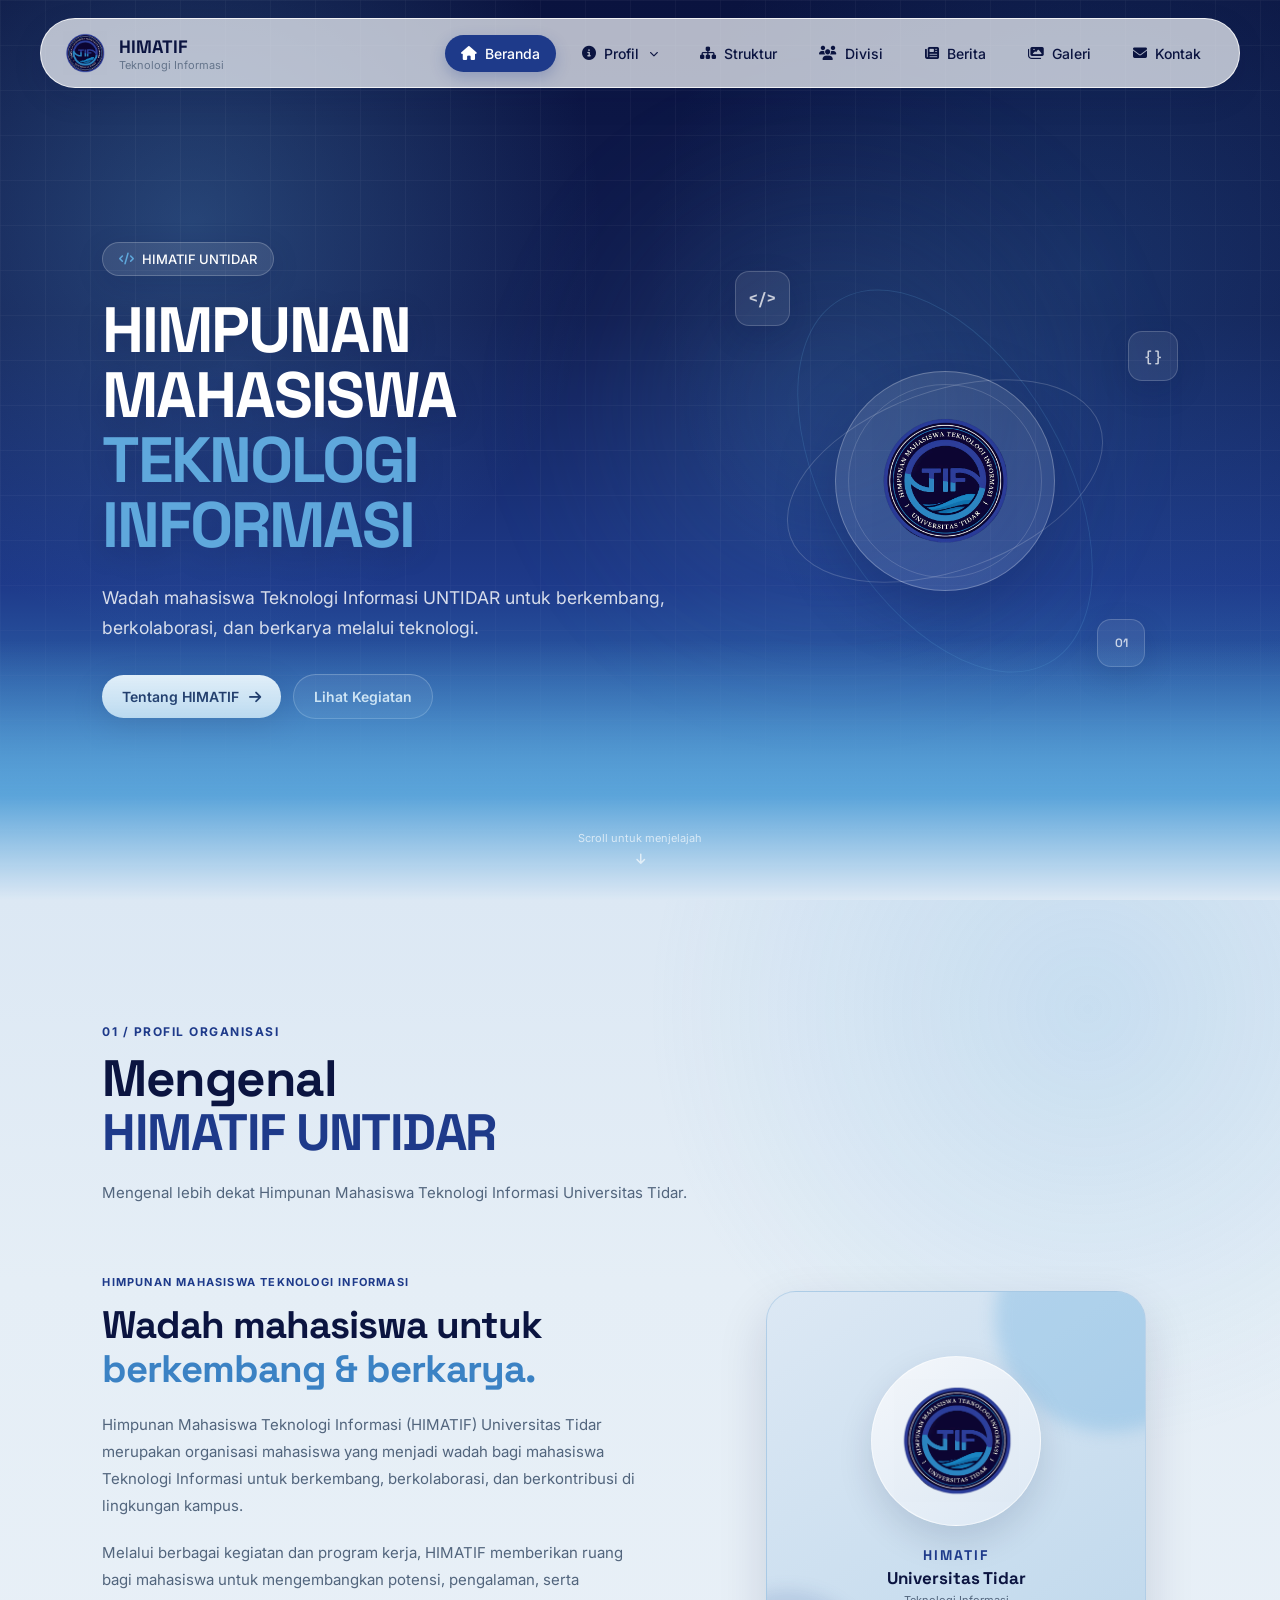
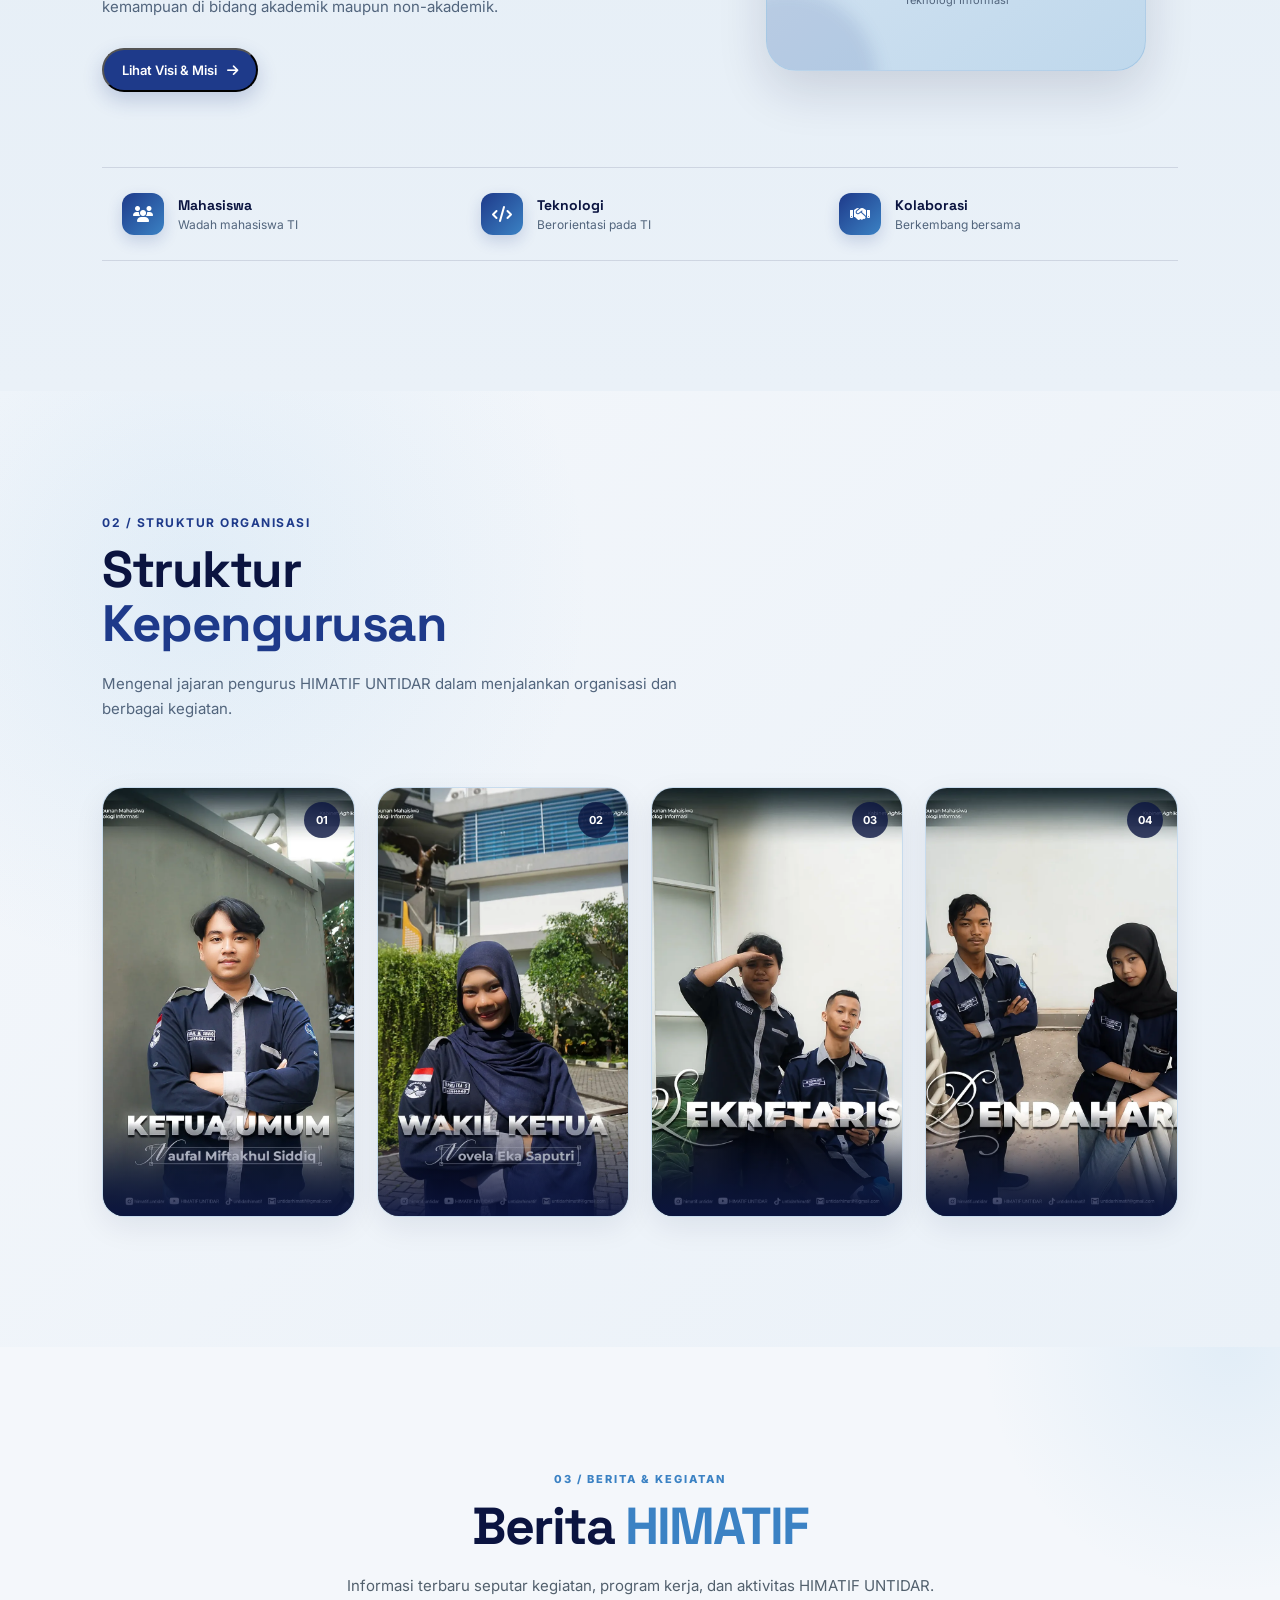
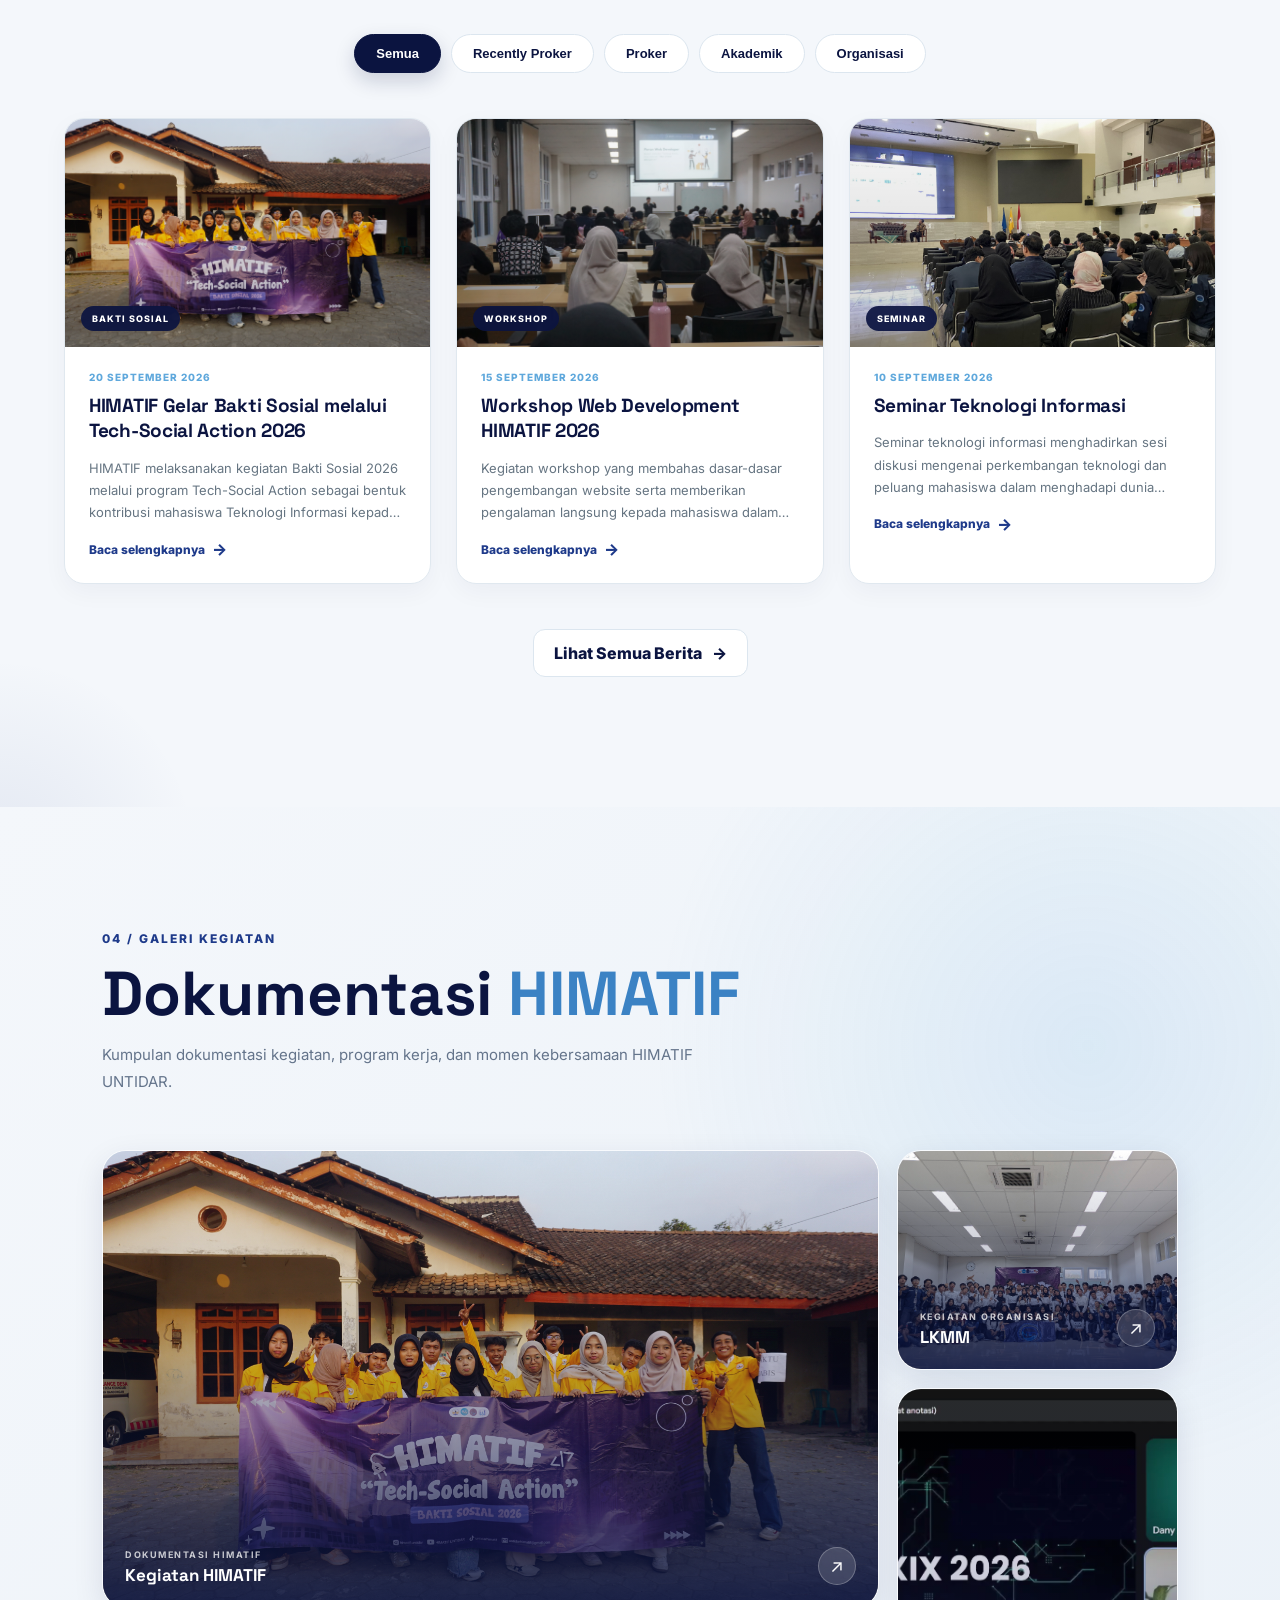
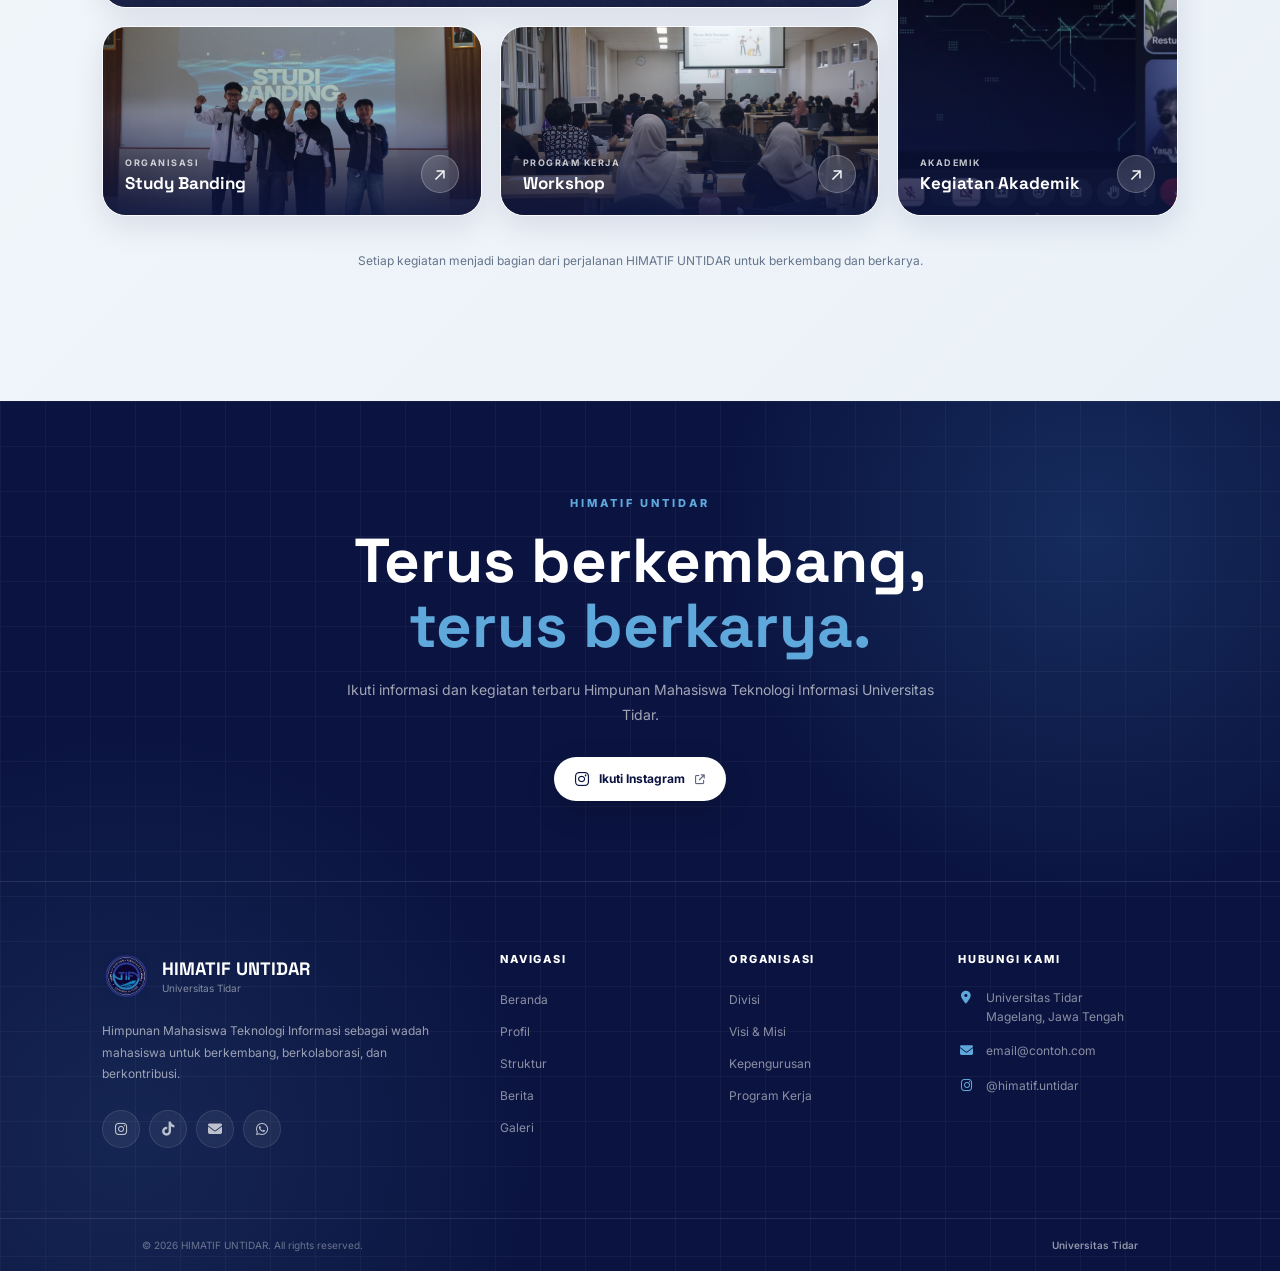
==== commit c4a3fc29: "Update index.html" ====
--- a/index.html
+++ b/index.html
@@ -297,19 +297,19 @@
 
               <div class="vision-modal-images">
                 <div class="vision-image">
+                  <span>VISI</span>
+
+                  <img
+                    src="assets/12. VISI HIMATIF.png"
+                    alt="Misi HMTI UNTIDAR"
+                  />
+                </div>
+
+                <div class="vision-image">
                   <span>MISI</span>
 
                   <img
                     src="assets/13. MISI HIMATIF.png"
-                    alt="Misi HMTI UNTIDAR"
-                  />
-                </div>
-
-                <div class="vision-image">
-                  <span>VISI</span>
-
-                  <img
-                    src="assets/12. VISI HIMATIF.png"
                     alt="Visi HMTI UNTIDAR"
                   />
                 </div>
--- a/css/style.css
+++ b/css/style.css
@@ -4679,1379 +4679,1268 @@
 ===================================================== */
 
 .site-footer {
-    position: relative;
-
-    overflow: hidden;
-
-    color: #ffffff;
-
-    background:
-        radial-gradient(
-            circle at 85% 15%,
-            rgba(59, 130, 196, .22),
-            transparent 28%
-        ),
-        radial-gradient(
-            circle at 10% 85%,
-            rgba(95, 168, 220, .12),
-            transparent 30%
-        ),
-        #0B1440;
-}
-
+  position: relative;
+
+  overflow: hidden;
+
+  color: #ffffff;
+
+  background:
+    radial-gradient(
+      circle at 85% 15%,
+      rgba(59, 130, 196, 0.22),
+      transparent 28%
+    ),
+    radial-gradient(
+      circle at 10% 85%,
+      rgba(95, 168, 220, 0.12),
+      transparent 30%
+    ),
+    #0b1440;
+}
 
 /* =====================================================
    BACKGROUND GRID
 ===================================================== */
 
 .site-footer::before {
-    content: "";
-
-    position: absolute;
-
-    inset: 0;
-
-    pointer-events: none;
-
-    opacity: .045;
-
-    background-image:
-        linear-gradient(
-            rgba(255,255,255,.8) 1px,
-            transparent 1px
-        ),
-        linear-gradient(
-            90deg,
-            rgba(255,255,255,.8) 1px,
-            transparent 1px
-        );
-
-    background-size: 45px 45px;
-}
-
+  content: "";
+
+  position: absolute;
+
+  inset: 0;
+
+  pointer-events: none;
+
+  opacity: 0.045;
+
+  background-image:
+    linear-gradient(rgba(255, 255, 255, 0.8) 1px, transparent 1px),
+    linear-gradient(90deg, rgba(255, 255, 255, 0.8) 1px, transparent 1px);
+
+  background-size: 45px 45px;
+}
 
 /* =====================================================
    FOOTER CTA
 ===================================================== */
 
 .footer-cta {
-    position: relative;
-
-    padding: 90px 8% 80px;
-
-    border-bottom:
-        1px solid rgba(255,255,255,.10);
-}
-
+  position: relative;
+
+  padding: 90px 8% 80px;
+
+  border-bottom: 1px solid rgba(255, 255, 255, 0.1);
+}
 
 .footer-cta-content {
-    position: relative;
-
-    width: min(850px, 100%);
-
-    margin: 0 auto;
-
-    text-align: center;
-
-    z-index: 2;
-}
-
+  position: relative;
+
+  width: min(850px, 100%);
+
+  margin: 0 auto;
+
+  text-align: center;
+
+  z-index: 2;
+}
 
 .footer-cta-label {
-    display: inline-block;
-
-    margin-bottom: 18px;
-
-    color: var(--blue-light);
-
-    font-family: var(--font-body);
-
-    font-size: 11px;
-
-    font-weight: 800;
-
-    letter-spacing: 3px;
-}
-
+  display: inline-block;
+
+  margin-bottom: 18px;
+
+  color: var(--blue-light);
+
+  font-family: var(--font-body);
+
+  font-size: 11px;
+
+  font-weight: 800;
+
+  letter-spacing: 3px;
+}
 
 .footer-cta h2 {
-    margin-bottom: 18px;
-
-    color: #ffffff;
-
-    font-family: var(--font-heading);
-
-    font-size: clamp(38px, 5vw, 62px);
-
-    line-height: 1.05;
-
-    font-weight: 700;
-}
-
+  margin-bottom: 18px;
+
+  color: #ffffff;
+
+  font-family: var(--font-heading);
+
+  font-size: clamp(38px, 5vw, 62px);
+
+  line-height: 1.05;
+
+  font-weight: 700;
+}
 
 .footer-cta h2 span {
-    display: inline-block;
-
-    color: var(--blue-light);
-}
-
+  display: inline-block;
+
+  color: var(--blue-light);
+}
 
 .footer-cta p {
-    width: min(620px, 100%);
-
-    margin: 0 auto 30px;
-
-    color: rgba(255,255,255,.62);
-
-    font-family: var(--font-body);
-
-    font-size: 14px;
-
-    line-height: 1.8;
-}
-
+  width: min(620px, 100%);
+
+  margin: 0 auto 30px;
+
+  color: rgba(255, 255, 255, 0.62);
+
+  font-family: var(--font-body);
+
+  font-size: 14px;
+
+  line-height: 1.8;
+}
 
 /* =====================================================
    CTA BUTTON
 ===================================================== */
 
 .footer-cta-button {
-    display: inline-flex;
-
-    align-items: center;
-
-    gap: 10px;
-
-    padding: 13px 20px;
-
-    color: var(--navy);
-
-    background: #ffffff;
-
-    border: 1px solid rgba(255,255,255,.8);
-
-    border-radius: var(--radius-full);
-
-    font-family: var(--font-body);
-
-    font-size: 12px;
-
-    font-weight: 700;
-
-    box-shadow:
-        0 10px 30px rgba(0,0,0,.15);
-
-    transition:
-        transform .3s ease,
-        background .3s ease,
-        color .3s ease,
-        box-shadow .3s ease;
-}
-
+  display: inline-flex;
+
+  align-items: center;
+
+  gap: 10px;
+
+  padding: 13px 20px;
+
+  color: var(--navy);
+
+  background: #ffffff;
+
+  border: 1px solid rgba(255, 255, 255, 0.8);
+
+  border-radius: var(--radius-full);
+
+  font-family: var(--font-body);
+
+  font-size: 12px;
+
+  font-weight: 700;
+
+  box-shadow: 0 10px 30px rgba(0, 0, 0, 0.15);
+
+  transition:
+    transform 0.3s ease,
+    background 0.3s ease,
+    color 0.3s ease,
+    box-shadow 0.3s ease;
+}
 
 .footer-cta-button i:first-child {
-    font-size: 16px;
-}
-
+  font-size: 16px;
+}
 
 .footer-cta-button i:last-child {
-    font-size: 10px;
-
-    opacity: .65;
-
-    transition:
-        transform .3s ease;
-}
-
+  font-size: 10px;
+
+  opacity: 0.65;
+
+  transition: transform 0.3s ease;
+}
 
 .footer-cta-button:hover {
-    color: #ffffff;
-
-    background: var(--blue);
-
-    transform:
-        translateY(-4px);
-
-    box-shadow:
-        0 15px 35px rgba(59,130,196,.25);
-}
-
+  color: #ffffff;
+
+  background: var(--blue);
+
+  transform: translateY(-4px);
+
+  box-shadow: 0 15px 35px rgba(59, 130, 196, 0.25);
+}
 
 .footer-cta-button:hover i:last-child {
-    transform:
-        translate(3px,-3px);
-}
-
+  transform: translate(3px, -3px);
+}
 
 /* =====================================================
    FOOTER MAIN
 ===================================================== */
 
 .footer-main {
-    position: relative;
-
-    padding: 70px 8%;
-
-    z-index: 2;
-}
-
+  position: relative;
+
+  padding: 70px 8%;
+
+  z-index: 2;
+}
 
 .footer-container {
-    width: min(1200px, 100%);
-
-    margin: 0 auto;
-
-    display: grid;
-
-    grid-template-columns:
-        2fr
-        1fr
-        1fr
-        1.3fr;
-
-    gap: 60px;
-}
-
+  width: min(1200px, 100%);
+
+  margin: 0 auto;
+
+  display: grid;
+
+  grid-template-columns:
+    2fr
+    1fr
+    1fr
+    1.3fr;
+
+  gap: 60px;
+}
 
 /* =====================================================
    FOOTER BRAND
 ===================================================== */
 
 .footer-logo {
-    display: inline-flex;
-
-    align-items: center;
-
-    gap: 12px;
-
-    color: #ffffff;
-
-    margin-bottom: 20px;
-}
-
+  display: inline-flex;
+
+  align-items: center;
+
+  gap: 12px;
+
+  color: #ffffff;
+
+  margin-bottom: 20px;
+}
 
 .footer-logo img {
-    width: 48px;
-
-    height: 48px;
-
-    object-fit: contain;
-
-    transition:
-        transform .3s ease;
-}
-
+  width: 48px;
+
+  height: 48px;
+
+  object-fit: contain;
+
+  transition: transform 0.3s ease;
+}
 
 .footer-logo:hover img {
-    transform:
-        rotate(-5deg)
-        scale(1.05);
-}
-
+  transform: rotate(-5deg) scale(1.05);
+}
 
 .footer-logo h3 {
-    color: #ffffff;
-
-    font-family: var(--font-heading);
-
-    font-size: 18px;
-
-    font-weight: 700;
-}
-
+  color: #ffffff;
+
+  font-family: var(--font-heading);
+
+  font-size: 18px;
+
+  font-weight: 700;
+}
 
 .footer-logo span {
-    display: block;
-
-    margin-top: 2px;
-
-    color: rgba(255,255,255,.48);
-
-    font-family: var(--font-body);
-
-    font-size: 10px;
-}
-
+  display: block;
+
+  margin-top: 2px;
+
+  color: rgba(255, 255, 255, 0.48);
+
+  font-family: var(--font-body);
+
+  font-size: 10px;
+}
 
 .footer-description {
-    max-width: 330px;
-
-    margin-bottom: 25px;
-
-    color: rgba(255,255,255,.58);
-
-    font-family: var(--font-body);
-
-    font-size: 12px;
-
-    line-height: 1.8;
-}
-
+  max-width: 330px;
+
+  margin-bottom: 25px;
+
+  color: rgba(255, 255, 255, 0.58);
+
+  font-family: var(--font-body);
+
+  font-size: 12px;
+
+  line-height: 1.8;
+}
 
 /* =====================================================
    SOCIAL MEDIA
 ===================================================== */
 
 .footer-social {
-    display: flex;
-
-    align-items: center;
-
-    gap: 9px;
-}
-
+  display: flex;
+
+  align-items: center;
+
+  gap: 9px;
+}
 
 .footer-social a {
-    display: flex;
-
-    align-items: center;
-
-    justify-content: center;
-
-    width: 38px;
-
-    height: 38px;
-
-    color: rgba(255,255,255,.7);
-
-    background: rgba(255,255,255,.06);
-
-    border:
-        1px solid rgba(255,255,255,.10);
-
-    border-radius: 50%;
-
-    font-size: 14px;
-
-    transition:
-        transform .3s ease,
-        color .3s ease,
-        background .3s ease,
-        border-color .3s ease;
-}
-
+  display: flex;
+
+  align-items: center;
+
+  justify-content: center;
+
+  width: 38px;
+
+  height: 38px;
+
+  color: rgba(255, 255, 255, 0.7);
+
+  background: rgba(255, 255, 255, 0.06);
+
+  border: 1px solid rgba(255, 255, 255, 0.1);
+
+  border-radius: 50%;
+
+  font-size: 14px;
+
+  transition:
+    transform 0.3s ease,
+    color 0.3s ease,
+    background 0.3s ease,
+    border-color 0.3s ease;
+}
 
 .footer-social a:hover {
-    color: #ffffff;
-
-    background: var(--blue);
-
-    border-color: var(--blue);
-
-    transform:
-        translateY(-4px);
-}
-
+  color: #ffffff;
+
+  background: var(--blue);
+
+  border-color: var(--blue);
+
+  transform: translateY(-4px);
+}
 
 /* =====================================================
    FOOTER COLUMN
 ===================================================== */
 
 .footer-column h4 {
-    margin-bottom: 22px;
-
-    color: #ffffff;
-
-    font-family: var(--font-body);
-
-    font-size: 11px;
-
-    font-weight: 800;
-
-    letter-spacing: 1.8px;
-}
-
+  margin-bottom: 22px;
+
+  color: #ffffff;
+
+  font-family: var(--font-body);
+
+  font-size: 11px;
+
+  font-weight: 800;
+
+  letter-spacing: 1.8px;
+}
 
 .footer-column ul {
-    display: flex;
-
-    flex-direction: column;
-
-    gap: 12px;
-
-    margin: 0;
-
-    padding: 0;
-
-    list-style: none;
-}
-
+  display: flex;
+
+  flex-direction: column;
+
+  gap: 12px;
+
+  margin: 0;
+
+  padding: 0;
+
+  list-style: none;
+}
 
 .footer-column li a {
-    color: rgba(255,255,255,.52);
-
-    font-family: var(--font-body);
-
-    font-size: 12px;
-
-    transition:
-        color .25s ease,
-        transform .25s ease;
-}
-
+  color: rgba(255, 255, 255, 0.52);
+
+  font-family: var(--font-body);
+
+  font-size: 12px;
+
+  transition:
+    color 0.25s ease,
+    transform 0.25s ease;
+}
 
 .footer-column li a:hover {
-    color: var(--blue-light);
-
-    transform:
-        translateX(4px);
-}
-
+  color: var(--blue-light);
+
+  transform: translateX(4px);
+}
 
 /* =====================================================
    CONTACT
 ===================================================== */
 
 .footer-contact {
-    display: flex;
-
-    flex-direction: column;
-}
-
+  display: flex;
+
+  flex-direction: column;
+}
 
 .footer-contact-item {
-    display: flex;
-
-    align-items: flex-start;
-
-    gap: 12px;
-
-    margin-bottom: 15px;
-}
-
+  display: flex;
+
+  align-items: flex-start;
+
+  gap: 12px;
+
+  margin-bottom: 15px;
+}
 
 .footer-contact-item > i {
-    width: 16px;
-
-    margin-top: 3px;
-
-    color: var(--blue-light);
-
-    font-size: 13px;
-
-    text-align: center;
-}
-
+  width: 16px;
+
+  margin-top: 3px;
+
+  color: var(--blue-light);
+
+  font-size: 13px;
+
+  text-align: center;
+}
 
 .footer-contact-item span,
 .footer-contact-item a {
-    color: rgba(255,255,255,.52);
-
-    font-family: var(--font-body);
-
-    font-size: 12px;
-
-    line-height: 1.6;
-
-    transition:
-        color .25s ease;
-}
-
+  color: rgba(255, 255, 255, 0.52);
+
+  font-family: var(--font-body);
+
+  font-size: 12px;
+
+  line-height: 1.6;
+
+  transition: color 0.25s ease;
+}
 
 .footer-contact-item a:hover {
-    color: var(--blue-light);
-}
-
+  color: var(--blue-light);
+}
 
 /* =====================================================
    FOOTER BOTTOM
 ===================================================== */
 
 .footer-bottom {
-    position: relative;
-
-    border-top:
-        1px solid rgba(255,255,255,.10);
-
-    z-index: 2;
-}
-
+  position: relative;
+
+  border-top: 1px solid rgba(255, 255, 255, 0.1);
+
+  z-index: 2;
+}
 
 .footer-bottom-container {
-    width: min(1200px, 100%);
-
-    margin: 0 auto;
-
-    padding: 20px 8%;
-
-    display: flex;
-
-    align-items: center;
-
-    justify-content: space-between;
-
-    gap: 20px;
-}
-
+  width: min(1200px, 100%);
+
+  margin: 0 auto;
+
+  padding: 20px 8%;
+
+  display: flex;
+
+  align-items: center;
+
+  justify-content: space-between;
+
+  gap: 20px;
+}
 
 .footer-bottom p,
 .footer-university {
-    color: rgba(255,255,255,.38);
-
-    font-family: var(--font-body);
-
-    font-size: 10px;
-}
-
+  color: rgba(255, 255, 255, 0.38);
+
+  font-family: var(--font-body);
+
+  font-size: 10px;
+}
 
 .footer-university {
-    color: rgba(255,255,255,.55);
-
-    font-weight: 600;
-}
-
+  color: rgba(255, 255, 255, 0.55);
+
+  font-weight: 600;
+}
 
 /* =====================================================
    RESPONSIVE TABLET
 ===================================================== */
 
 @media (max-width: 1000px) {
-
-    .footer-container {
-        grid-template-columns:
-            1.5fr
-            1fr
-            1fr;
-
-        gap: 45px;
-    }
-
-
-    .footer-brand {
-        grid-column: 1 / 4;
-    }
-
-
-    .footer-description {
-        max-width: 500px;
-    }
-
-}
-
+  .footer-container {
+    grid-template-columns:
+      1.5fr
+      1fr
+      1fr;
+
+    gap: 45px;
+  }
+
+  .footer-brand {
+    grid-column: 1 / 4;
+  }
+
+  .footer-description {
+    max-width: 500px;
+  }
+}
 
 /* =====================================================
    RESPONSIVE MOBILE
 ===================================================== */
 
 @media (max-width: 650px) {
-
-    .footer-cta {
-        padding: 75px 6% 65px;
-    }
-
-
-    .footer-cta h2 {
-        font-size: 38px;
-    }
-
-
-    .footer-cta p {
-        font-size: 12px;
-    }
-
-
-    .footer-main {
-        padding: 55px 7%;
-    }
-
-
-    .footer-container {
-        display: grid;
-
-        grid-template-columns: 1fr;
-
-        gap: 40px;
-    }
-
-
-    .footer-brand {
-        grid-column: auto;
-    }
-
-
-    .footer-column h4 {
-        margin-bottom: 16px;
-    }
-
-
-    .footer-bottom-container {
-        padding: 18px 7%;
-
-        flex-direction: column;
-
-        align-items: flex-start;
-
-        gap: 7px;
-    }
-
-}
-
+  .footer-cta {
+    padding: 75px 6% 65px;
+  }
+
+  .footer-cta h2 {
+    font-size: 38px;
+  }
+
+  .footer-cta p {
+    font-size: 12px;
+  }
+
+  .footer-main {
+    padding: 55px 7%;
+  }
+
+  .footer-container {
+    display: grid;
+
+    grid-template-columns: 1fr;
+
+    gap: 40px;
+  }
+
+  .footer-brand {
+    grid-column: auto;
+  }
+
+  .footer-column h4 {
+    margin-bottom: 16px;
+  }
+
+  .footer-bottom-container {
+    padding: 18px 7%;
+
+    flex-direction: column;
+
+    align-items: flex-start;
+
+    gap: 7px;
+  }
+}
 
 /* ==========================================
    CONTACT PAGE
 ========================================== */
 
-
 /* ==========================================
    CONTACT SECTION
 ========================================== */
 
 .contact-section {
-    position: relative;
-
-    padding: 120px 7%;
-
-    background:
-        radial-gradient(
-            circle at 0% 30%,
-            rgba(95,168,220,0.12),
-            transparent 28%
-        ),
-        #f4f7fb;
+  position: relative;
+
+  padding: 120px 7%;
+
+  background:
+    radial-gradient(
+      circle at 0% 30%,
+      rgba(95, 168, 220, 0.12),
+      transparent 28%
+    ),
+    #f4f7fb;
 }
 
 .contact-container {
-    width: min(1200px, 100%);
-    margin: 0 auto;
-}
-
+  width: min(1200px, 100%);
+  margin: 0 auto;
+}
 
 /* ==========================================
    CONTACT HEADING
 ========================================== */
 
 .contact-heading {
-    max-width: 700px;
-    margin-bottom: 55px;
+  max-width: 700px;
+  margin-bottom: 55px;
 }
 
 .contact-heading h2 {
-    font-size: clamp(2.3rem, 5vw, 4rem);
-    line-height: 1;
+  font-size: clamp(2.3rem, 5vw, 4rem);
+  line-height: 1;
 }
 
 .contact-heading h2 span {
-    color: var(--blue);
+  color: var(--blue);
 }
 
 .contact-heading p {
-    max-width: 600px;
-}
-
+  max-width: 600px;
+}
 
 /* ==========================================
    CONTACT WRAPPER
 ========================================== */
 
 .contact-wrapper {
-    display: grid;
-
-    grid-template-columns:
-        minmax(0, 1.15fr)
-        minmax(340px, 0.85fr);
-
-    gap: 30px;
-
-    align-items: stretch;
-}
-
+  display: grid;
+
+  grid-template-columns:
+    minmax(0, 1.15fr)
+    minmax(340px, 0.85fr);
+
+  gap: 30px;
+
+  align-items: stretch;
+}
 
 /* ==========================================
    CONTACT FORM CARD
 ========================================== */
 
 .contact-form-card {
-    padding: 40px;
-
-    background: rgba(255,255,255,0.78);
-
-    border: 1px solid rgba(59,130,196,0.10);
-    border-radius: 28px;
-
-    box-shadow:
-        0 20px 60px rgba(11,20,64,0.08);
-
-    backdrop-filter: blur(14px);
-    -webkit-backdrop-filter: blur(14px);
+  padding: 40px;
+
+  background: rgba(255, 255, 255, 0.78);
+
+  border: 1px solid rgba(59, 130, 196, 0.1);
+  border-radius: 28px;
+
+  box-shadow: 0 20px 60px rgba(11, 20, 64, 0.08);
+
+  backdrop-filter: blur(14px);
+  -webkit-backdrop-filter: blur(14px);
 }
 
 .contact-card-heading {
-    display: flex;
-    align-items: flex-start;
-    gap: 18px;
-
-    margin-bottom: 35px;
+  display: flex;
+  align-items: flex-start;
+  gap: 18px;
+
+  margin-bottom: 35px;
 }
 
 .contact-card-number {
-    display: inline-flex;
-    align-items: center;
-    justify-content: center;
-
-    min-width: 42px;
-    height: 42px;
-
-    border-radius: 50%;
-
-    background: var(--navy);
-    color: #ffffff;
-
-    font-family: var(--font-heading);
-    font-size: 13px;
-    font-weight: 700;
+  display: inline-flex;
+  align-items: center;
+  justify-content: center;
+
+  min-width: 42px;
+  height: 42px;
+
+  border-radius: 50%;
+
+  background: var(--navy);
+  color: #ffffff;
+
+  font-family: var(--font-heading);
+  font-size: 13px;
+  font-weight: 700;
 }
 
 .contact-card-label {
-    display: block;
-
-    margin-bottom: 5px;
-
-    color: var(--blue);
-
-    font-size: 10px;
-    font-weight: 800;
-
-    letter-spacing: 2px;
+  display: block;
+
+  margin-bottom: 5px;
+
+  color: var(--blue);
+
+  font-size: 10px;
+  font-weight: 800;
+
+  letter-spacing: 2px;
 }
 
 .contact-card-heading h3 {
-    color: var(--navy);
-
-    font-size: 24px;
-}
-
+  color: var(--navy);
+
+  font-size: 24px;
+}
 
 /* ==========================================
    FORM
 ========================================== */
 
 .form-group {
-    margin-bottom: 22px;
+  margin-bottom: 22px;
 }
 
 .form-group label {
-    display: block;
-
-    margin-bottom: 9px;
-
-    color: var(--navy);
-
-    font-size: 13px;
-    font-weight: 700;
+  display: block;
+
+  margin-bottom: 9px;
+
+  color: var(--navy);
+
+  font-size: 13px;
+  font-weight: 700;
 }
 
 .input-wrapper,
 .textarea-wrapper {
-    position: relative;
+  position: relative;
 }
 
 .input-wrapper > i,
 .textarea-wrapper > i {
-    position: absolute;
-
-    top: 50%;
-    left: 18px;
-
-    color: #94a3b8;
-
-    font-size: 14px;
-
-    transform: translateY(-50%);
-    transition: color var(--transition);
+  position: absolute;
+
+  top: 50%;
+  left: 18px;
+
+  color: #94a3b8;
+
+  font-size: 14px;
+
+  transform: translateY(-50%);
+  transition: color var(--transition);
 }
 
 .textarea-wrapper > i {
-    top: 20px;
-    transform: none;
+  top: 20px;
+  transform: none;
 }
 
 .input-wrapper input,
 .textarea-wrapper textarea {
-    width: 100%;
-
-    border: 1px solid #dbe4ef;
-    border-radius: 14px;
-
-    outline: none;
-
-    background: #f8fafc;
-    color: var(--navy);
-
-    font-family: var(--font-body);
-    font-size: 13px;
-
-    transition:
-        border-color var(--transition),
-        background var(--transition),
-        box-shadow var(--transition);
+  width: 100%;
+
+  border: 1px solid #dbe4ef;
+  border-radius: 14px;
+
+  outline: none;
+
+  background: #f8fafc;
+  color: var(--navy);
+
+  font-family: var(--font-body);
+  font-size: 13px;
+
+  transition:
+    border-color var(--transition),
+    background var(--transition),
+    box-shadow var(--transition);
 }
 
 .input-wrapper input {
-    height: 52px;
-    padding: 0 18px 0 48px;
+  height: 52px;
+  padding: 0 18px 0 48px;
 }
 
 .textarea-wrapper textarea {
-    min-height: 145px;
-
-    padding: 17px 18px 17px 48px;
-
-    resize: vertical;
-
-    line-height: 1.7;
+  min-height: 145px;
+
+  padding: 17px 18px 17px 48px;
+
+  resize: vertical;
+
+  line-height: 1.7;
 }
 
 .input-wrapper input::placeholder,
 .textarea-wrapper textarea::placeholder {
-    color: #a1adba;
+  color: #a1adba;
 }
 
 .input-wrapper input:focus,
 .textarea-wrapper textarea:focus {
-    border-color: var(--blue);
-
-    background: #ffffff;
-
-    box-shadow:
-        0 0 0 4px rgba(59,130,196,0.10);
+  border-color: var(--blue);
+
+  background: #ffffff;
+
+  box-shadow: 0 0 0 4px rgba(59, 130, 196, 0.1);
 }
 
 .input-wrapper:focus-within > i,
 .textarea-wrapper:focus-within > i {
-    color: var(--blue);
-}
-
+  color: var(--blue);
+}
 
 /* ==========================================
    FORM ERROR
 ========================================== */
 
 .form-error {
-    display: block;
-
-    min-height: 0;
-
-    margin-top: 6px;
-
-    color: #dc2626;
-
-    font-size: 11px;
+  display: block;
+
+  min-height: 0;
+
+  margin-top: 6px;
+
+  color: #dc2626;
+
+  font-size: 11px;
 }
 
 .form-group.error input,
 .form-group.error textarea {
-    border-color: #dc2626;
+  border-color: #dc2626;
 }
 
 .form-group.success input,
 .form-group.success textarea {
-    border-color: #22c55e;
-}
-
+  border-color: #22c55e;
+}
 
 /* ==========================================
    FORM STATUS
 ========================================== */
 
 .form-status {
-    min-height: 20px;
-
-    margin-bottom: 12px;
-
-    font-size: 12px;
-    font-weight: 600;
+  min-height: 20px;
+
+  margin-bottom: 12px;
+
+  font-size: 12px;
+  font-weight: 600;
 }
 
 .form-status.success {
-    color: #15803d;
+  color: #15803d;
 }
 
 .form-status.error {
-    color: #dc2626;
-}
-
+  color: #dc2626;
+}
 
 /* ==========================================
    SUBMIT BUTTON
 ========================================== */
 
 .contact-submit {
-    width: 100%;
-
-    display: flex;
-    align-items: center;
-    justify-content: space-between;
-
-    padding: 16px 20px;
-
-    border: none;
-    border-radius: 14px;
-
-    background: var(--navy);
-    color: #ffffff;
-
-    font-family: var(--font-body);
-    font-size: 13px;
-    font-weight: 700;
-
-    cursor: pointer;
-
-    transition:
-        background var(--transition),
-        transform var(--transition),
-        box-shadow var(--transition);
+  width: 100%;
+
+  display: flex;
+  align-items: center;
+  justify-content: space-between;
+
+  padding: 16px 20px;
+
+  border: none;
+  border-radius: 14px;
+
+  background: var(--navy);
+  color: #ffffff;
+
+  font-family: var(--font-body);
+  font-size: 13px;
+  font-weight: 700;
+
+  cursor: pointer;
+
+  transition:
+    background var(--transition),
+    transform var(--transition),
+    box-shadow var(--transition);
 }
 
 .contact-submit i {
-    transition: transform var(--transition);
+  transition: transform var(--transition);
 }
 
 .contact-submit:hover {
-    background: var(--blue-dark);
-
-    transform: translateY(-2px);
-
-    box-shadow:
-        0 10px 25px rgba(30,58,138,0.20);
+  background: var(--blue-dark);
+
+  transform: translateY(-2px);
+
+  box-shadow: 0 10px 25px rgba(30, 58, 138, 0.2);
 }
 
 .contact-submit:hover i {
-    transform: translateX(5px);
-}
-
+  transform: translateX(5px);
+}
 
 /* ==========================================
    CONTACT INFORMATION
 ========================================== */
 
 .contact-info-card {
-    position: relative;
-
-    padding: 40px;
-
-    overflow: hidden;
-
-    border-radius: 28px;
-
-    background:
-        radial-gradient(
-            circle at 100% 0%,
-            rgba(95,168,220,0.25),
-            transparent 30%
-        ),
-        linear-gradient(
-            145deg,
-            #0b1440,
-            #14265d
-        );
-
-    color: #ffffff;
-
-    box-shadow:
-        0 20px 60px rgba(11,20,64,0.18);
+  position: relative;
+
+  padding: 40px;
+
+  overflow: hidden;
+
+  border-radius: 28px;
+
+  background:
+    radial-gradient(
+      circle at 100% 0%,
+      rgba(95, 168, 220, 0.25),
+      transparent 30%
+    ),
+    linear-gradient(145deg, #0b1440, #14265d);
+
+  color: #ffffff;
+
+  box-shadow: 0 20px 60px rgba(11, 20, 64, 0.18);
 }
 
 .contact-info-card::before {
-    content: "";
-
-    position: absolute;
-
-    width: 220px;
-    height: 220px;
-
-    right: -100px;
-    bottom: -100px;
-
-    border: 1px solid rgba(255,255,255,0.10);
-    border-radius: 50%;
+  content: "";
+
+  position: absolute;
+
+  width: 220px;
+  height: 220px;
+
+  right: -100px;
+  bottom: -100px;
+
+  border: 1px solid rgba(255, 255, 255, 0.1);
+  border-radius: 50%;
 }
 
 .contact-info-top {
-    position: relative;
-    z-index: 1;
-
-    margin-bottom: 35px;
+  position: relative;
+  z-index: 1;
+
+  margin-bottom: 35px;
 }
 
 .contact-info-top .contact-card-number {
-    margin-bottom: 20px;
-
-    background: rgba(255,255,255,0.12);
-
-    color: #8ec9ef;
+  margin-bottom: 20px;
+
+  background: rgba(255, 255, 255, 0.12);
+
+  color: #8ec9ef;
 }
 
 .contact-info-top .contact-card-label {
-    color: #8ec9ef;
+  color: #8ec9ef;
 }
 
 .contact-info-top h3 {
-    margin-top: 8px;
-
-    color: #ffffff;
-
-    font-size: 28px;
+  margin-top: 8px;
+
+  color: #ffffff;
+
+  font-size: 28px;
 }
 
 .contact-info-top p {
-    margin-top: 12px;
-
-    color: rgba(255,255,255,0.62);
-
-    font-size: 13px;
-    line-height: 1.7;
-}
-
+  margin-top: 12px;
+
+  color: rgba(255, 255, 255, 0.62);
+
+  font-size: 13px;
+  line-height: 1.7;
+}
 
 /* ==========================================
    CONTACT INFO ITEM
 ========================================== */
 
 .contact-info-item {
-    position: relative;
-    z-index: 1;
-
-    display: flex;
-    align-items: flex-start;
-    gap: 16px;
-
-    padding: 18px 0;
-
-    border-top: 1px solid rgba(255,255,255,0.10);
-
-    color: #ffffff;
+  position: relative;
+  z-index: 1;
+
+  display: flex;
+  align-items: flex-start;
+  gap: 16px;
+
+  padding: 18px 0;
+
+  border-top: 1px solid rgba(255, 255, 255, 0.1);
+
+  color: #ffffff;
 }
 
 .contact-info-icon {
-    flex-shrink: 0;
-
-    width: 42px;
-    height: 42px;
-
-    display: flex;
-    align-items: center;
-    justify-content: center;
-
-    border-radius: 12px;
-
-    background: rgba(95,168,220,0.12);
-
-    color: #8ec9ef;
-
-    font-size: 14px;
-
-    transition:
-        background var(--transition),
-        transform var(--transition);
+  flex-shrink: 0;
+
+  width: 42px;
+  height: 42px;
+
+  display: flex;
+  align-items: center;
+  justify-content: center;
+
+  border-radius: 12px;
+
+  background: rgba(95, 168, 220, 0.12);
+
+  color: #8ec9ef;
+
+  font-size: 14px;
+
+  transition:
+    background var(--transition),
+    transform var(--transition);
 }
 
 .contact-info-item > div:nth-child(2) {
-    min-width: 0;
+  min-width: 0;
 }
 
 .contact-info-item span {
-    display: block;
-
-    margin-bottom: 4px;
-
-    color: #8ec9ef;
-
-    font-size: 9px;
-    font-weight: 800;
-
-    letter-spacing: 2px;
+  display: block;
+
+  margin-bottom: 4px;
+
+  color: #8ec9ef;
+
+  font-size: 9px;
+  font-weight: 800;
+
+  letter-spacing: 2px;
 }
 
 .contact-info-item h4 {
-    color: #ffffff;
-
-    font-family: var(--font-body);
-    font-size: 13px;
-    font-weight: 600;
-
-    word-break: break-word;
+  color: #ffffff;
+
+  font-family: var(--font-body);
+  font-size: 13px;
+  font-weight: 600;
+
+  word-break: break-word;
 }
 
 .contact-info-item p {
-    margin-top: 3px;
-
-    color: rgba(255,255,255,0.50);
-
-    font-size: 11px;
-    line-height: 1.5;
+  margin-top: 3px;
+
+  color: rgba(255, 255, 255, 0.5);
+
+  font-size: 11px;
+  line-height: 1.5;
 }
 
 .contact-info-link {
-    transition:
-        background var(--transition),
-        padding var(--transition);
+  transition:
+    background var(--transition),
+    padding var(--transition);
 }
 
 .contact-info-link:hover {
-    padding-left: 8px;
+  padding-left: 8px;
 }
 
 .contact-info-link:hover .contact-info-icon {
-    background: rgba(95,168,220,0.22);
-
-    transform: translateY(-2px);
+  background: rgba(95, 168, 220, 0.22);
+
+  transform: translateY(-2px);
 }
 
 .contact-external {
-    margin-left: auto;
-
-    padding-top: 8px;
-
-    color: rgba(255,255,255,0.35);
-
-    font-size: 11px;
-
-    transition:
-        color var(--transition),
-        transform var(--transition);
+  margin-left: auto;
+
+  padding-top: 8px;
+
+  color: rgba(255, 255, 255, 0.35);
+
+  font-size: 11px;
+
+  transition:
+    color var(--transition),
+    transform var(--transition);
 }
 
 .contact-info-link:hover .contact-external {
-    color: #8ec9ef;
-
-    transform: translate(3px, -3px);
-}
-
+  color: #8ec9ef;
+
+  transform: translate(3px, -3px);
+}
 
 /* ==========================================
    SOCIAL LINKS
 ========================================== */
 
 .contact-social {
-    position: relative;
-    z-index: 1;
-
-    display: flex;
-    align-items: center;
-    justify-content: space-between;
-
-    margin-top: 15px;
-    padding-top: 22px;
-
-    border-top: 1px solid rgba(255,255,255,0.10);
+  position: relative;
+  z-index: 1;
+
+  display: flex;
+  align-items: center;
+  justify-content: space-between;
+
+  margin-top: 15px;
+  padding-top: 22px;
+
+  border-top: 1px solid rgba(255, 255, 255, 0.1);
 }
 
 .contact-social > span {
-    color: rgba(255,255,255,0.45);
-
-    font-size: 9px;
-    font-weight: 800;
-
-    letter-spacing: 2px;
+  color: rgba(255, 255, 255, 0.45);
+
+  font-size: 9px;
+  font-weight: 800;
+
+  letter-spacing: 2px;
 }
 
 .contact-social-links {
-    display: flex;
-    gap: 8px;
+  display: flex;
+  gap: 8px;
 }
 
 .contact-social-links a {
-    width: 34px;
-    height: 34px;
-
-    display: flex;
-    align-items: center;
-    justify-content: center;
-
-    border: 1px solid rgba(255,255,255,0.10);
-    border-radius: 50%;
-
-    color: rgba(255,255,255,0.65);
-
-    font-size: 12px;
-
-    transition:
-        background var(--transition),
-        color var(--transition),
-        transform var(--transition);
+  width: 34px;
+  height: 34px;
+
+  display: flex;
+  align-items: center;
+  justify-content: center;
+
+  border: 1px solid rgba(255, 255, 255, 0.1);
+  border-radius: 50%;
+
+  color: rgba(255, 255, 255, 0.65);
+
+  font-size: 12px;
+
+  transition:
+    background var(--transition),
+    color var(--transition),
+    transform var(--transition);
 }
 
 .contact-social-links a:hover {
-    background: #5fa8dc;
-
-    color: #0b1440;
-
-    transform: translateY(-4px);
-}
-
+  background: #5fa8dc;
+
+  color: #0b1440;
+
+  transform: translateY(-4px);
+}
 
 /* ==========================================
    CONTACT CTA
 ========================================== */
 
 .contact-cta {
-    position: relative;
-
-    overflow: hidden;
-
-    padding: 110px 7%;
-
-    background:
-        linear-gradient(
-            135deg,
-            #07102f,
-            #0b1440 50%,
-            #1e3a8a
-        );
-
-    text-align: center;
+  position: relative;
+
+  overflow: hidden;
+
+  padding: 110px 7%;
+
+  background: linear-gradient(135deg, #07102f, #0b1440 50%, #1e3a8a);
+
+  text-align: center;
 }
 
 .contact-cta-decoration {
-    position: absolute;
-
-    width: 500px;
-    height: 500px;
-
-    top: -300px;
-    right: -100px;
-
-    border: 1px solid rgba(255,255,255,0.08);
-    border-radius: 50%;
+  position: absolute;
+
+  width: 500px;
+  height: 500px;
+
+  top: -300px;
+  right: -100px;
+
+  border: 1px solid rgba(255, 255, 255, 0.08);
+  border-radius: 50%;
 }
 
 .contact-cta-content {
-    position: relative;
-    z-index: 1;
-
-    max-width: 750px;
-
-    margin: 0 auto;
+  position: relative;
+  z-index: 1;
+
+  max-width: 750px;
+
+  margin: 0 auto;
 }
 
 .contact-cta-content > span {
-    color: #8ec9ef;
-
-    font-size: 10px;
-    font-weight: 800;
-
-    letter-spacing: 3px;
+  color: #8ec9ef;
+
+  font-size: 10px;
+  font-weight: 800;
+
+  letter-spacing: 3px;
 }
 
 .contact-cta h2 {
-    margin-top: 15px;
-
-    color: #ffffff;
-
-    font-size: clamp(2.3rem, 5vw, 4rem);
-    line-height: 1.05;
+  margin-top: 15px;
+
+  color: #ffffff;
+
+  font-size: clamp(2.3rem, 5vw, 4rem);
+  line-height: 1.05;
 }
 
 .contact-cta h2 strong {
-    color: #5fa8dc;
+  color: #5fa8dc;
 }
 
 .contact-cta p {
-    max-width: 550px;
-
-    margin: 20px auto 30px;
-
-    color: rgba(255,255,255,0.62);
-
-    font-size: 14px;
-    line-height: 1.7;
+  max-width: 550px;
+
+  margin: 20px auto 30px;
+
+  color: rgba(255, 255, 255, 0.62);
+
+  font-size: 14px;
+  line-height: 1.7;
 }
 
 .contact-cta-button {
-    display: inline-flex;
-    align-items: center;
-    gap: 10px;
-
-    padding: 13px 20px;
-
-    border-radius: 999px;
-
-    background: #ffffff;
-    color: var(--navy);
-
-    font-size: 12px;
-    font-weight: 700;
-
-    transition:
-        transform var(--transition),
-        box-shadow var(--transition);
+  display: inline-flex;
+  align-items: center;
+  gap: 10px;
+
+  padding: 13px 20px;
+
+  border-radius: 999px;
+
+  background: #ffffff;
+  color: var(--navy);
+
+  font-size: 12px;
+  font-weight: 700;
+
+  transition:
+    transform var(--transition),
+    box-shadow var(--transition);
 }
 
 .contact-cta-button:hover {
-    transform: translateY(-4px);
-
-    box-shadow:
-        0 12px 30px rgba(0,0,0,0.20);
-}
-
+  transform: translateY(-4px);
+
+  box-shadow: 0 12px 30px rgba(0, 0, 0, 0.2);
+}
 
 /* ==========================================
    CONTACT RESPONSIVE
 ========================================== */
 
 @media (max-width: 900px) {
-
-    .contact-wrapper {
-        grid-template-columns: 1fr;
-    }
-
-    .contact-info-card {
-        min-height: auto;
-    }
-
-}
-
-
-
+  .contact-wrapper {
+    grid-template-columns: 1fr;
+  }
+
+  .contact-info-card {
+    min-height: auto;
+  }
+}
 
 @media (max-width: 768px) {
-
-    .contact-section {
-        padding: 80px 6%;
-    }
-
-    .contact-form-card,
-    .contact-info-card {
-        padding: 28px 22px;
-
-        border-radius: 22px;
-    }
-
-    .contact-card-heading {
-        margin-bottom: 28px;
-    }
-
-    .contact-info-top h3 {
-        font-size: 24px;
-    }
-
-    .contact-cta {
-        padding: 80px 7%;
-    }
-
-}
-
+  .contact-section {
+    padding: 80px 6%;
+  }
+
+  .contact-form-card,
+  .contact-info-card {
+    padding: 28px 22px;
+
+    border-radius: 22px;
+  }
+
+  .contact-card-heading {
+    margin-bottom: 28px;
+  }
+
+  .contact-info-top h3 {
+    font-size: 24px;
+  }
+
+  .contact-cta {
+    padding: 80px 7%;
+  }
+}
 
 @media (max-width: 480px) {
-
-    .contact-heading h2 {
-        font-size: 2.3rem;
-    }
-
-    .contact-card-heading h3 {
-        font-size: 20px;
-    }
-
-    .contact-info-item h4 {
-        font-size: 12px;
-    }
-
-    .contact-social {
-        align-items: flex-start;
-        flex-direction: column;
-        gap: 15px;
-    }
-
+  .contact-heading h2 {
+    font-size: 2.3rem;
+  }
+
+  .contact-card-heading h3 {
+    font-size: 20px;
+  }
+
+  .contact-info-item h4 {
+    font-size: 12px;
+  }
+
+  .contact-social {
+    align-items: flex-start;
+    flex-direction: column;
+    gap: 15px;
+  }
 }
 
 /* =========================================================
@@ -6059,187 +5948,177 @@
 ========================================================= */
 
 .division-section {
-    position: relative;
-    min-height: 100vh;
-    padding: 145px 7% 100px;
-    background:
-        radial-gradient(
-            circle at 15% 20%,
-            rgba(95, 168, 220, 0.13),
-            transparent 30%
-        ),
-        radial-gradient(
-            circle at 85% 75%,
-            rgba(30, 58, 138, 0.08),
-            transparent 30%
-        ),
-        var(--background);
-    overflow: hidden;
-}
-
+  position: relative;
+  min-height: 100vh;
+  padding: 145px 7% 100px;
+  background:
+    radial-gradient(
+      circle at 15% 20%,
+      rgba(95, 168, 220, 0.13),
+      transparent 30%
+    ),
+    radial-gradient(
+      circle at 85% 75%,
+      rgba(30, 58, 138, 0.08),
+      transparent 30%
+    ),
+    var(--background);
+  overflow: hidden;
+}
 
 /* =========================================================
    BACKGROUND DECORATION
 ========================================================= */
 
 .division-section::before {
-    content: "";
-    position: absolute;
-
-    width: 520px;
-    height: 520px;
-
-    top: -260px;
-    right: -180px;
-
-    border: 1px solid rgba(59, 130, 196, 0.08);
-    border-radius: 50%;
-
-    pointer-events: none;
+  content: "";
+  position: absolute;
+
+  width: 520px;
+  height: 520px;
+
+  top: -260px;
+  right: -180px;
+
+  border: 1px solid rgba(59, 130, 196, 0.08);
+  border-radius: 50%;
+
+  pointer-events: none;
 }
 
 .division-section::after {
-    content: "";
-    position: absolute;
-
-    width: 380px;
-    height: 380px;
-
-    bottom: -220px;
-    left: -180px;
-
-    border: 1px solid rgba(95, 168, 220, 0.08);
-    border-radius: 50%;
-
-    pointer-events: none;
-}
-
+  content: "";
+  position: absolute;
+
+  width: 380px;
+  height: 380px;
+
+  bottom: -220px;
+  left: -180px;
+
+  border: 1px solid rgba(95, 168, 220, 0.08);
+  border-radius: 50%;
+
+  pointer-events: none;
+}
 
 /* =========================================================
    CONTAINER
 ========================================================= */
 
 .division-container {
-    position: relative;
-    z-index: 2;
-
-    width: min(1200px, 100%);
-    margin: 0 auto;
-}
-
+  position: relative;
+  z-index: 2;
+
+  width: min(1200px, 100%);
+  margin: 0 auto;
+}
 
 /* =========================================================
    HEADING
 ========================================================= */
 
 .division-heading {
-    max-width: 700px;
-    margin: 0 auto 60px;
-    text-align: center;
+  max-width: 700px;
+  margin: 0 auto 60px;
+  text-align: center;
 }
 
 .division-heading .section-number {
-    display: inline-block;
-
-    margin-bottom: 14px;
-
-    color: var(--blue);
-    font-family: var(--font-body);
-    font-size: 11px;
-    font-weight: 700;
-
-    letter-spacing: 2px;
+  display: inline-block;
+
+  margin-bottom: 14px;
+
+  color: var(--blue);
+  font-family: var(--font-body);
+  font-size: 11px;
+  font-weight: 700;
+
+  letter-spacing: 2px;
 }
 
 .division-heading h1 {
-    margin-bottom: 18px;
-
-    color: var(--navy);
-    font-family: var(--font-heading);
-    font-size: clamp(38px, 5vw, 62px);
-    font-weight: 700;
-    line-height: 1.05;
+  margin-bottom: 18px;
+
+  color: var(--navy);
+  font-family: var(--font-heading);
+  font-size: clamp(38px, 5vw, 62px);
+  font-weight: 700;
+  line-height: 1.05;
 }
 
 .division-heading h1 span {
-    color: var(--blue-dark);
+  color: var(--blue-dark);
 }
 
 .division-heading p {
-    max-width: 620px;
-    margin: 0 auto;
-
-    color: var(--gray);
-    font-family: var(--font-body);
-    font-size: 14px;
-    line-height: 1.8;
-}
-
+  max-width: 620px;
+  margin: 0 auto;
+
+  color: var(--gray);
+  font-family: var(--font-body);
+  font-size: 14px;
+  line-height: 1.8;
+}
 
 /* =========================================================
    DIVISION GRID
 ========================================================= */
 
 .division-grid {
-    display: grid;
-
-    grid-template-columns: repeat(3, minmax(0, 1fr));
-
-    gap: 26px;
-}
-
+  display: grid;
+
+  grid-template-columns: repeat(3, minmax(0, 1fr));
+
+  gap: 26px;
+}
 
 /* =========================================================
    CARD
 ========================================================= */
 
 .division-card {
-    position: relative;
-
-    height: 500px;
-
-    perspective: 1400px;
-
-    cursor: pointer;
-
-    -webkit-tap-highlight-color: transparent;
-}
-
+  position: relative;
+
+  height: 500px;
+
+  perspective: 1400px;
+
+  cursor: pointer;
+
+  -webkit-tap-highlight-color: transparent;
+}
 
 /*
     Card nomor 7 berada di tengah
 */
 
 .division-card-last {
-    grid-column: 2;
-}
-
+  grid-column: 2;
+}
 
 /* =========================================================
    CARD INNER
 ========================================================= */
 
 .division-card-inner {
-    position: relative;
-
-    width: 100%;
-    height: 100%;
-
-    transform-style: preserve-3d;
-
-    transition:
-        transform 0.8s cubic-bezier(0.4, 0.2, 0.2, 1);
-}
-
+  position: relative;
+
+  width: 100%;
+  height: 100%;
+
+  transform-style: preserve-3d;
+
+  transition: transform 0.8s cubic-bezier(0.4, 0.2, 0.2, 1);
+}
 
 /*
     Saat JavaScript memberikan class flipped
 */
 
 .division-card.flipped .division-card-inner {
-    transform: rotateY(180deg);
-}
-
+  transform: rotateY(180deg);
+}
 
 /* =========================================================
    FRONT & BACK
@@ -6247,317 +6126,293 @@
 
 .division-card-front,
 .division-card-back {
-    position: absolute;
-
-    inset: 0;
-
-    width: 100%;
-    height: 100%;
-
-    overflow: hidden;
-
-    border-radius: 24px;
-
-    backface-visibility: hidden;
-    -webkit-backface-visibility: hidden;
-}
-
+  position: absolute;
+
+  inset: 0;
+
+  width: 100%;
+  height: 100%;
+
+  overflow: hidden;
+
+  border-radius: 24px;
+
+  backface-visibility: hidden;
+  -webkit-backface-visibility: hidden;
+}
 
 /* =========================================================
    FRONT
 ========================================================= */
 
 .division-card-front {
-    background: #dce8f4;
-
-    border: 1px solid rgba(59, 130, 196, 0.12);
-
-    box-shadow:
-        0 12px 35px rgba(11, 20, 64, 0.10);
-
-    transition:
-        box-shadow 0.35s ease,
-        transform 0.35s ease;
-}
-
+  background: #dce8f4;
+
+  border: 1px solid rgba(59, 130, 196, 0.12);
+
+  box-shadow: 0 12px 35px rgba(11, 20, 64, 0.1);
+
+  transition:
+    box-shadow 0.35s ease,
+    transform 0.35s ease;
+}
 
 .division-card:hover .division-card-front {
-    box-shadow:
-        0 20px 45px rgba(11, 20, 64, 0.17);
-}
-
+  box-shadow: 0 20px 45px rgba(11, 20, 64, 0.17);
+}
 
 /* =========================================================
    FRONT IMAGE
 ========================================================= */
 
 .division-card-front > img {
-    display: block;
-
-    width: 100%;
-    height: 100%;
-
-    object-fit: cover;
-
-    transition:
-        transform 0.6s ease;
-}
-
+  display: block;
+
+  width: 100%;
+  height: 100%;
+
+  object-fit: cover;
+
+  transition: transform 0.6s ease;
+}
 
 .division-card:hover .division-card-front > img {
-    transform: scale(1.035);
-}
-
+  transform: scale(1.035);
+}
 
 /* =========================================================
    FRONT OVERLAY
 ========================================================= */
 
 .division-front-overlay {
-    position: absolute;
-
-    inset: 0;
-
-    display: flex;
-    flex-direction: column;
-    justify-content: space-between;
-
-    padding: 24px;
-
-    background:
-        linear-gradient(
-            to bottom,
-            rgba(11, 20, 64, 0.35),
-            transparent 30%,
-            transparent 55%,
-            rgba(11, 20, 64, 0.88)
-        );
-
-    pointer-events: none;
-}
-
+  position: absolute;
+
+  inset: 0;
+
+  display: flex;
+  flex-direction: column;
+  justify-content: space-between;
+
+  padding: 24px;
+
+  background: linear-gradient(
+    to bottom,
+    rgba(11, 20, 64, 0.35),
+    transparent 30%,
+    transparent 55%,
+    rgba(11, 20, 64, 0.88)
+  );
+
+  pointer-events: none;
+}
 
 /* =========================================================
    NUMBER
 ========================================================= */
 
 .division-number {
-    display: flex;
-    align-items: center;
-    justify-content: center;
-
-    width: 42px;
-    height: 42px;
-
-    border: 1px solid rgba(255, 255, 255, 0.45);
-    border-radius: 50%;
-
-    background: rgba(11, 20, 64, 0.35);
-
-    color: #ffffff;
-
-    font-family: var(--font-heading);
-    font-size: 12px;
-    font-weight: 700;
-
-    backdrop-filter: blur(8px);
-    -webkit-backdrop-filter: blur(8px);
-}
-
+  display: flex;
+  align-items: center;
+  justify-content: center;
+
+  width: 42px;
+  height: 42px;
+
+  border: 1px solid rgba(255, 255, 255, 0.45);
+  border-radius: 50%;
+
+  background: rgba(11, 20, 64, 0.35);
+
+  color: #ffffff;
+
+  font-family: var(--font-heading);
+  font-size: 12px;
+  font-weight: 700;
+
+  backdrop-filter: blur(8px);
+  -webkit-backdrop-filter: blur(8px);
+}
 
 /* =========================================================
    FRONT INFO
 ========================================================= */
 
 .division-front-info {
-    display: flex;
-    flex-direction: column;
-
-    margin-top: auto;
+  display: flex;
+  flex-direction: column;
+
+  margin-top: auto;
 }
 
 .division-front-info span {
-    margin-bottom: 5px;
-
-    color: rgba(255, 255, 255, 0.70);
-
-    font-family: var(--font-body);
-    font-size: 10px;
-    font-weight: 600;
-
-    letter-spacing: 2px;
+  margin-bottom: 5px;
+
+  color: rgba(255, 255, 255, 0.7);
+
+  font-family: var(--font-body);
+  font-size: 10px;
+  font-weight: 600;
+
+  letter-spacing: 2px;
 }
 
 .division-front-info h2 {
-    color: #ffffff;
-
-    font-family: var(--font-heading);
-    font-size: clamp(24px, 3vw, 32px);
-    font-weight: 700;
-
-    letter-spacing: 1px;
-}
-
+  color: #ffffff;
+
+  font-family: var(--font-heading);
+  font-size: clamp(24px, 3vw, 32px);
+  font-weight: 700;
+
+  letter-spacing: 1px;
+}
 
 /* =========================================================
    FLIP ICON
 ========================================================= */
 
 .division-flip-icon {
-    position: absolute;
-
-    right: 24px;
-    bottom: 25px;
-
-    display: flex;
-    align-items: center;
-    justify-content: center;
-
-    width: 38px;
-    height: 38px;
-
-    border: 1px solid rgba(255, 255, 255, 0.30);
-    border-radius: 50%;
-
-    background: rgba(11, 20, 64, 0.35);
-
-    color: #ffffff;
-
-    font-size: 12px;
-
-    backdrop-filter: blur(8px);
-    -webkit-backdrop-filter: blur(8px);
-
-    transition:
-        transform 0.3s ease,
-        background 0.3s ease;
-}
-
+  position: absolute;
+
+  right: 24px;
+  bottom: 25px;
+
+  display: flex;
+  align-items: center;
+  justify-content: center;
+
+  width: 38px;
+  height: 38px;
+
+  border: 1px solid rgba(255, 255, 255, 0.3);
+  border-radius: 50%;
+
+  background: rgba(11, 20, 64, 0.35);
+
+  color: #ffffff;
+
+  font-size: 12px;
+
+  backdrop-filter: blur(8px);
+  -webkit-backdrop-filter: blur(8px);
+
+  transition:
+    transform 0.3s ease,
+    background 0.3s ease;
+}
 
 .division-card:hover .division-flip-icon {
-    transform: rotate(90deg);
-}
-
+  transform: rotate(90deg);
+}
 
 /* =========================================================
    BACK
 ========================================================= */
 
 .division-card-back {
-    display: flex;
-    flex-direction: column;
-
-    padding: 34px 30px;
-
-    background:
-        radial-gradient(
-            circle at 90% 10%,
-            rgba(95, 168, 220, 0.22),
-            transparent 35%
-        ),
-        linear-gradient(
-            145deg,
-            #0B1440,
-            #1E3A8A
-        );
-
-    color: #ffffff;
-
-    transform: rotateY(180deg);
-
-    box-shadow:
-        0 15px 40px rgba(11, 20, 64, 0.18);
-}
-
+  display: flex;
+  flex-direction: column;
+
+  padding: 34px 30px;
+
+  background:
+    radial-gradient(
+      circle at 90% 10%,
+      rgba(95, 168, 220, 0.22),
+      transparent 35%
+    ),
+    linear-gradient(145deg, #0b1440, #1e3a8a);
+
+  color: #ffffff;
+
+  transform: rotateY(180deg);
+
+  box-shadow: 0 15px 40px rgba(11, 20, 64, 0.18);
+}
 
 /* =========================================================
    BACK NUMBER
 ========================================================= */
 
 .division-back-number {
-    position: absolute;
-
-    top: 20px;
-    right: 24px;
-
-    color: rgba(255, 255, 255, 0.08);
-
-    font-family: var(--font-heading);
-    font-size: 80px;
-    font-weight: 700;
-
-    line-height: 1;
-}
-
+  position: absolute;
+
+  top: 20px;
+  right: 24px;
+
+  color: rgba(255, 255, 255, 0.08);
+
+  font-family: var(--font-heading);
+  font-size: 80px;
+  font-weight: 700;
+
+  line-height: 1;
+}
 
 /* =========================================================
    BACK HEADER
 ========================================================= */
 
 .division-label {
-    position: relative;
-    z-index: 2;
-
-    margin-bottom: 7px;
-
-    color: var(--blue-light);
-
-    font-family: var(--font-body);
-    font-size: 10px;
-    font-weight: 700;
-
-    letter-spacing: 2px;
+  position: relative;
+  z-index: 2;
+
+  margin-bottom: 7px;
+
+  color: var(--blue-light);
+
+  font-family: var(--font-body);
+  font-size: 10px;
+  font-weight: 700;
+
+  letter-spacing: 2px;
 }
 
 .division-card-back h2 {
-    position: relative;
-    z-index: 2;
-
-    color: #ffffff;
-
-    font-family: var(--font-heading);
-    font-size: 28px;
-    font-weight: 700;
-}
-
+  position: relative;
+  z-index: 2;
+
+  color: #ffffff;
+
+  font-family: var(--font-heading);
+  font-size: 28px;
+  font-weight: 700;
+}
 
 /* =========================================================
    LINE
 ========================================================= */
 
 .division-line {
-    width: 55px;
-    height: 2px;
-
-    margin: 18px 0 22px;
-
-    background: var(--blue-light);
-}
-
+  width: 55px;
+  height: 2px;
+
+  margin: 18px 0 22px;
+
+  background: var(--blue-light);
+}
 
 /* =========================================================
    CONTENT
 ========================================================= */
 
 .division-content {
-    position: relative;
-    z-index: 2;
-
-    display: flex;
-    flex-direction: column;
-
-    gap: 22px;
-
-    overflow-y: auto;
-    padding-right: 5px;
-
-    scrollbar-width: none;
+  position: relative;
+  z-index: 2;
+
+  display: flex;
+  flex-direction: column;
+
+  gap: 22px;
+
+  overflow-y: auto;
+  padding-right: 5px;
+
+  scrollbar-width: none;
 }
 
 .division-content::-webkit-scrollbar {
-    display: none;
-}
-
+  display: none;
+}
 
 /* =========================================================
    VISI & MISI
@@ -6565,439 +6420,238 @@
 
 .vision-block,
 .mission-block {
-    display: flex;
-    flex-direction: column;
+  display: flex;
+  flex-direction: column;
 }
 
 .vision-block > span,
 .mission-block > span {
-    display: flex;
-    align-items: center;
-    gap: 8px;
-
-    margin-bottom: 8px;
-
-    color: var(--blue-light);
-
-    font-family: var(--font-body);
-    font-size: 10px;
-    font-weight: 700;
-
-    letter-spacing: 1.5px;
+  display: flex;
+  align-items: center;
+  gap: 8px;
+
+  margin-bottom: 8px;
+
+  color: var(--blue-light);
+
+  font-family: var(--font-body);
+  font-size: 10px;
+  font-weight: 700;
+
+  letter-spacing: 1.5px;
 }
 
 .vision-block p {
-    color: rgba(255, 255, 255, 0.76);
-
-    font-family: var(--font-body);
-    font-size: 12px;
-    line-height: 1.7;
-}
-
+  color: rgba(255, 255, 255, 0.76);
+
+  font-family: var(--font-body);
+  font-size: 12px;
+  line-height: 1.7;
+}
 
 /* =========================================================
    MISSION LIST
 ========================================================= */
 
 .mission-block ul {
-    display: flex;
-    flex-direction: column;
-
-    gap: 9px;
-
-    margin: 0;
-    padding: 0 0 0 16px;
+  display: flex;
+  flex-direction: column;
+
+  gap: 9px;
+
+  margin: 0;
+  padding: 0 0 0 16px;
 }
 
 .mission-block li {
-    color: rgba(255, 255, 255, 0.76);
-
-    font-family: var(--font-body);
-    font-size: 12px;
-    line-height: 1.6;
-}
-
+  color: rgba(255, 255, 255, 0.76);
+
+  font-family: var(--font-body);
+  font-size: 12px;
+  line-height: 1.6;
+}
 
 /* =========================================================
    BACK HINT
 ========================================================= */
 
 .division-back-hint {
-    display: flex;
-    align-items: center;
-    gap: 7px;
-
-    margin-top: auto;
-    padding-top: 18px;
-
-    color: rgba(255, 255, 255, 0.45);
-
-    font-family: var(--font-body);
-    font-size: 10px;
-}
-
-
-/* =========================================================
-   FOOTER
-========================================================= */
-
-.footer {
-    position: relative;
-
-    padding: 55px 7% 25px;
-
-    background: #07102f;
-
-    color: #ffffff;
-
-    overflow: hidden;
-}
-
-.footer::before {
-    content: "";
-
-    position: absolute;
-
-    width: 420px;
-    height: 420px;
-
-    top: -300px;
-    right: -120px;
-
-    border: 1px solid rgba(95, 168, 220, 0.12);
-
-    border-radius: 50%;
-
-    pointer-events: none;
-}
-
-
-.footer-container {
-    position: relative;
-    z-index: 1;
-
-    width: min(1200px, 100%);
-    margin: 0 auto;
-
-    display: flex;
-    align-items: center;
-    justify-content: space-between;
-
-    gap: 40px;
-
-    padding-bottom: 35px;
-
-    border-bottom: 1px solid rgba(255, 255, 255, 0.10);
-}
-
-
-.footer-brand {
-    display: flex;
-    align-items: center;
-
-    gap: 15px;
-
-    max-width: 430px;
-}
-
-
-.footer-brand img {
-    width: 55px;
-    height: 55px;
-
-    object-fit: contain;
-
-    flex-shrink: 0;
-}
-
-
-.footer-brand h3 {
-    margin-bottom: 5px;
-
-    color: #ffffff;
-
-    font-family: var(--font-heading);
-    font-size: 18px;
-    font-weight: 700;
-}
-
-
-.footer-brand p {
-    max-width: 360px;
-
-    color: rgba(255, 255, 255, 0.50);
-
-    font-family: var(--font-body);
-    font-size: 11px;
-
-    line-height: 1.6;
-}
-
-
-.footer-links {
-    display: flex;
-    align-items: center;
-
-    gap: 25px;
-}
-
-
-.footer-links a {
-    position: relative;
-
-    color: rgba(255, 255, 255, 0.55);
-
-    font-family: var(--font-body);
-    font-size: 12px;
-    font-weight: 500;
-
-    transition: color var(--transition);
-}
-
-
-.footer-links a::after {
-    content: "";
-
-    position: absolute;
-
-    left: 0;
-    bottom: -6px;
-
-    width: 0;
-    height: 1px;
-
-    background: var(--blue-light);
-
-    transition: width var(--transition);
-}
-
-
-.footer-links a:hover {
-    color: #ffffff;
-}
-
-
-.footer-links a:hover::after {
-    width: 100%;
-}
-
-
-.footer-bottom {
-    position: relative;
-    z-index: 1;
-
-    width: min(1200px, 100%);
-    margin: 0 auto;
-
-    padding-top: 22px;
-
-    display: flex;
-    align-items: center;
-    justify-content: space-between;
-}
-
-
-.footer-bottom p {
-    color: rgba(255, 255, 255, 0.35);
-
-    font-family: var(--font-body);
-    font-size: 10px;
-}
-
+  display: flex;
+  align-items: center;
+  gap: 7px;
+
+  margin-top: auto;
+  padding-top: 18px;
+
+  color: rgba(255, 255, 255, 0.45);
+
+  font-family: var(--font-body);
+  font-size: 10px;
+}
 
 /* =========================================================
    TABLET
 ========================================================= */
 
 @media (max-width: 992px) {
-
-    .division-section {
-        padding: 135px 5% 80px;
-    }
-
-    .division-grid {
-        grid-template-columns: repeat(2, minmax(0, 1fr));
-    }
-
-    .division-card-last {
-        grid-column: 1 / -1;
-
-        width: calc(50% - 13px);
-        margin: 0 auto;
-    }
-
-    .division-card {
-        height: 470px;
-    }
-
-}
-
+  .division-section {
+    padding: 135px 5% 80px;
+  }
+
+  .division-grid {
+    grid-template-columns: repeat(2, minmax(0, 1fr));
+  }
+
+  .division-card-last {
+    grid-column: 1 / -1;
+
+    width: calc(50% - 13px);
+    margin: 0 auto;
+  }
+
+  .division-card {
+    height: 470px;
+  }
+}
 
 /* =========================================================
    MOBILE
 ========================================================= */
 
 @media (max-width: 768px) {
-
-    .division-section {
-        padding: 115px 6% 65px;
-    }
-
-    .division-heading {
-        margin-bottom: 40px;
-    }
-
-    .division-heading h1 {
-        font-size: 42px;
-    }
-
-    .division-heading p {
-        font-size: 13px;
-    }
-
-
-    .division-grid {
-        grid-template-columns: 1fr;
-
-        gap: 20px;
-    }
-
-
-    .division-card,
-    .division-card-last {
-        width: 100%;
-        height: 480px;
-
-        grid-column: auto;
-
-        margin: 0;
-    }
-
-
-    .division-card-back {
-        padding: 30px 25px;
-    }
-
-
-    .division-front-overlay {
-        padding: 20px;
-    }
-
-
-    .division-front-info h2 {
-        font-size: 27px;
-    }
-
-
-    .division-back-number {
-        font-size: 65px;
-    }
-
-
-    .footer {
-        padding: 45px 6% 22px;
-    }
-
-
-    .footer-container {
-        align-items: flex-start;
-
-        flex-direction: column;
-
-        gap: 30px;
-    }
-
-
-    .footer-links {
-        width: 100%;
-
-        flex-wrap: wrap;
-
-        gap: 15px 22px;
-    }
-
-
-    .footer-bottom {
-        align-items: flex-start;
-
-        flex-direction: column;
-
-        gap: 10px;
-    }
-
-}
-
+  .division-section {
+    padding: 115px 6% 65px;
+  }
+
+  .division-heading {
+    margin-bottom: 40px;
+  }
+
+  .division-heading h1 {
+    font-size: 42px;
+  }
+
+  .division-heading p {
+    font-size: 13px;
+  }
+
+  .division-grid {
+    grid-template-columns: 1fr;
+
+    gap: 20px;
+  }
+
+  .division-card,
+  .division-card-last {
+    width: 100%;
+    height: 480px;
+
+    grid-column: auto;
+
+    margin: 0;
+  }
+
+  .division-card-back {
+    padding: 30px 25px;
+  }
+
+  .division-front-overlay {
+    padding: 20px;
+  }
+
+  .division-front-info h2 {
+    font-size: 27px;
+  }
+
+  .division-back-number {
+    font-size: 65px;
+  }
+
+  .footer {
+    padding: 45px 6% 22px;
+  }
+
+  .footer-container {
+    align-items: flex-start;
+
+    flex-direction: column;
+
+    gap: 30px;
+  }
+
+  .footer-links {
+    width: 100%;
+
+    flex-wrap: wrap;
+
+    gap: 15px 22px;
+  }
+
+  .footer-bottom {
+    align-items: flex-start;
+
+    flex-direction: column;
+
+    gap: 10px;
+  }
+}
 
 /* =========================================================
    SMALL MOBILE
 ========================================================= */
 
 @media (max-width: 480px) {
-
-    .division-section {
-        padding: 105px 5% 55px;
-    }
-
-
-    .division-heading h1 {
-        font-size: 35px;
-    }
-
-
-    .division-heading p {
-        font-size: 12px;
-    }
-
-
-    .division-card {
-        height: 450px;
-    }
-
-
-    .division-card-back {
-        padding: 26px 22px;
-    }
-
-
-    .division-card-back h2 {
-        font-size: 24px;
-    }
-
-
-    .division-line {
-        margin: 14px 0 18px;
-    }
-
-
-    .vision-block p,
-    .mission-block li {
-        font-size: 11px;
-    }
-
-
-    .division-back-hint {
-        font-size: 9px;
-    }
-
-
-    .footer-brand img {
-        width: 48px;
-        height: 48px;
-    }
-
-
-    .footer-brand h3 {
-        font-size: 16px;
-    }
-
-
-    .footer-brand p {
-        font-size: 10px;
-    }
-
-
-    .footer-links {
-        gap: 13px 18px;
-    }
-
-}+  .division-section {
+    padding: 105px 5% 55px;
+  }
+
+  .division-heading h1 {
+    font-size: 35px;
+  }
+
+  .division-heading p {
+    font-size: 12px;
+  }
+
+  .division-card {
+    height: 450px;
+  }
+
+  .division-card-back {
+    padding: 26px 22px;
+  }
+
+  .division-card-back h2 {
+    font-size: 24px;
+  }
+
+  .division-line {
+    margin: 14px 0 18px;
+  }
+
+  .vision-block p,
+  .mission-block li {
+    font-size: 11px;
+  }
+
+  .division-back-hint {
+    font-size: 9px;
+  }
+
+  .footer-brand img {
+    width: 48px;
+    height: 48px;
+  }
+
+  .footer-brand h3 {
+    font-size: 16px;
+  }
+
+  .footer-brand p {
+    font-size: 10px;
+  }
+
+  .footer-links {
+    gap: 13px 18px;
+  }
+}
